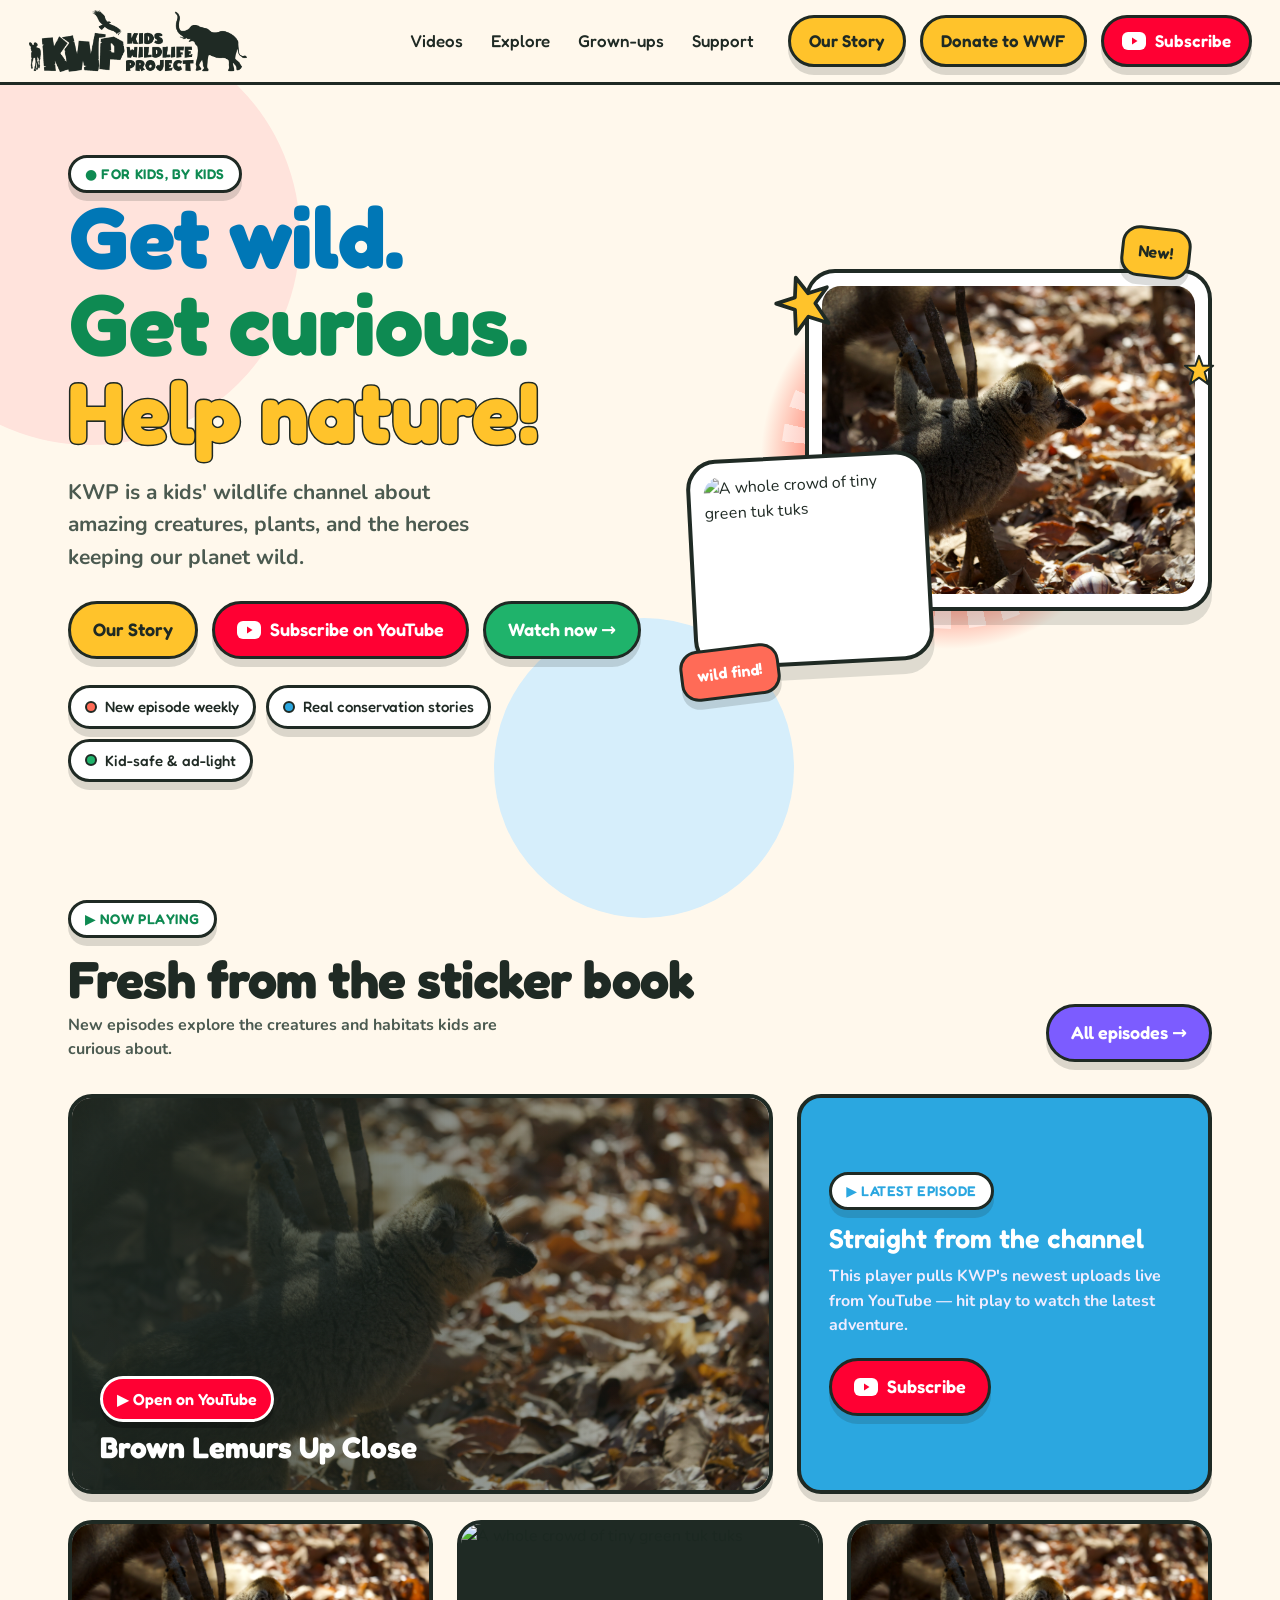
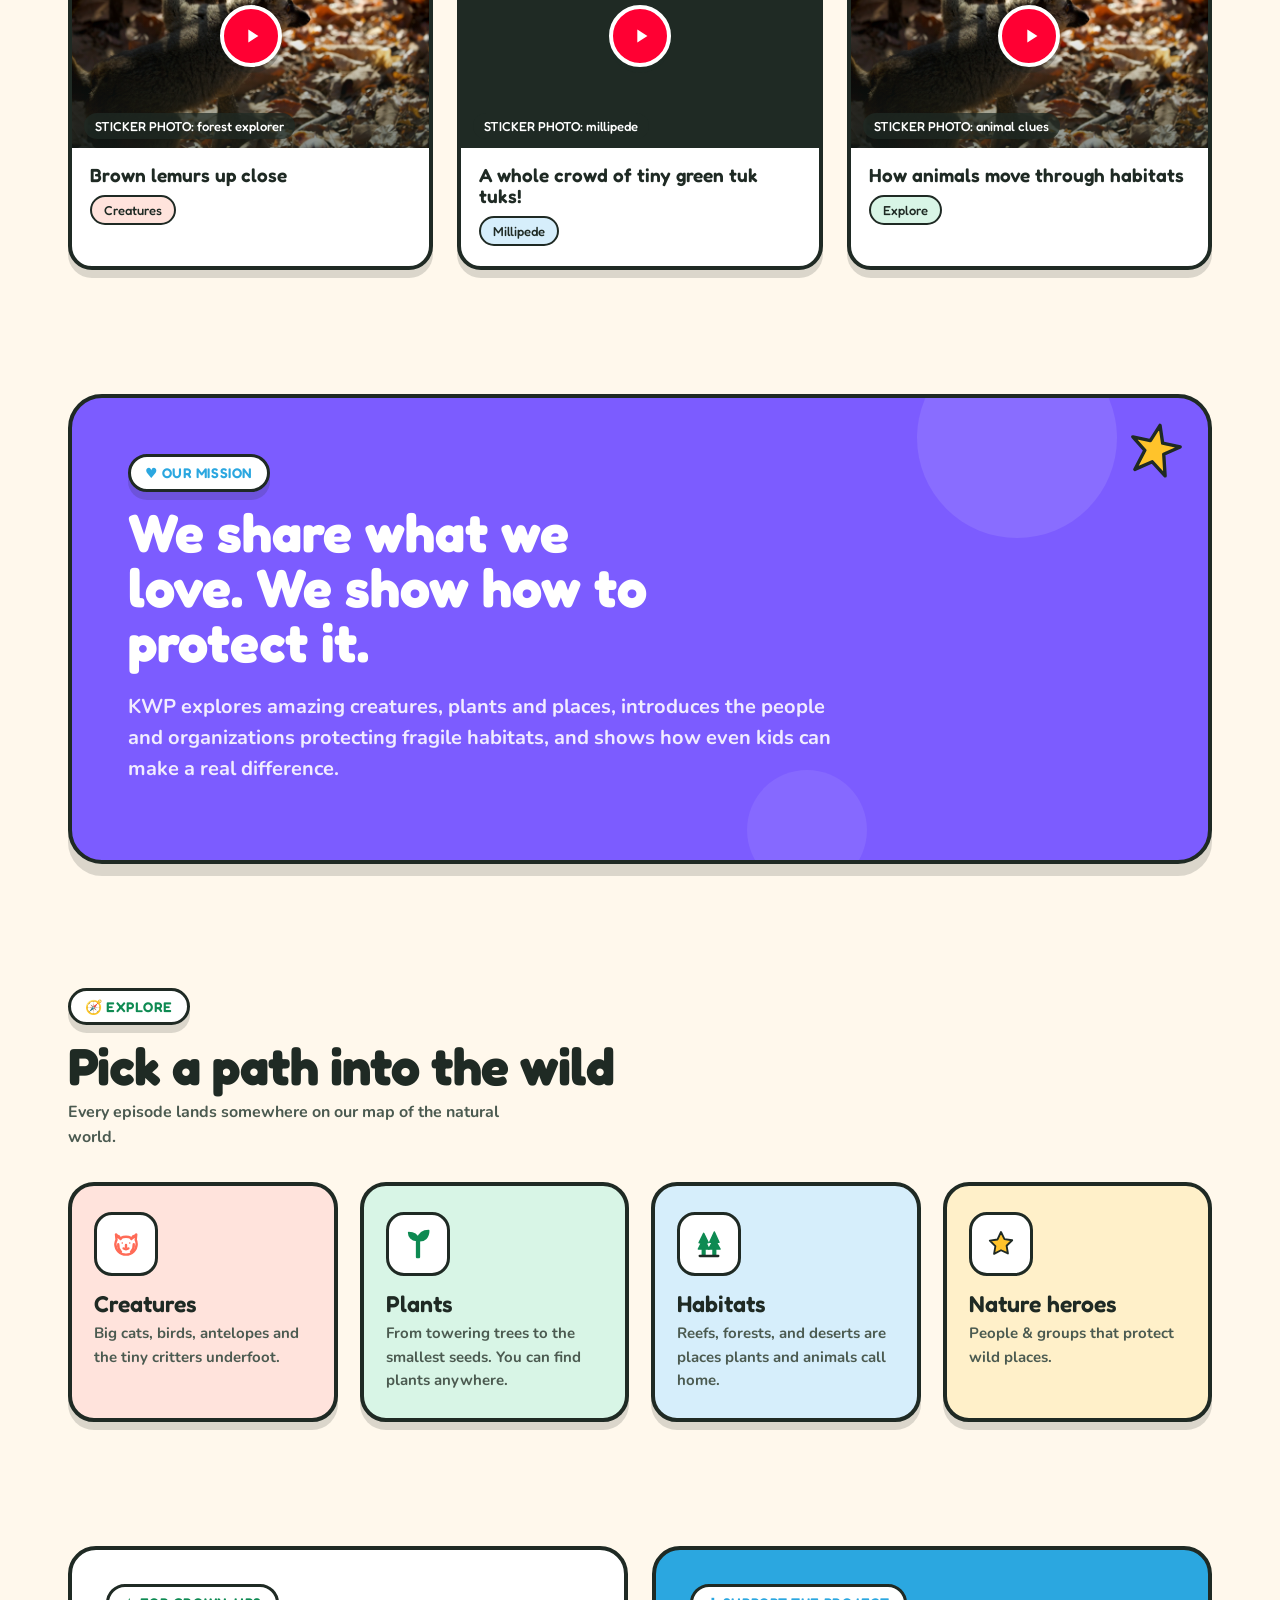
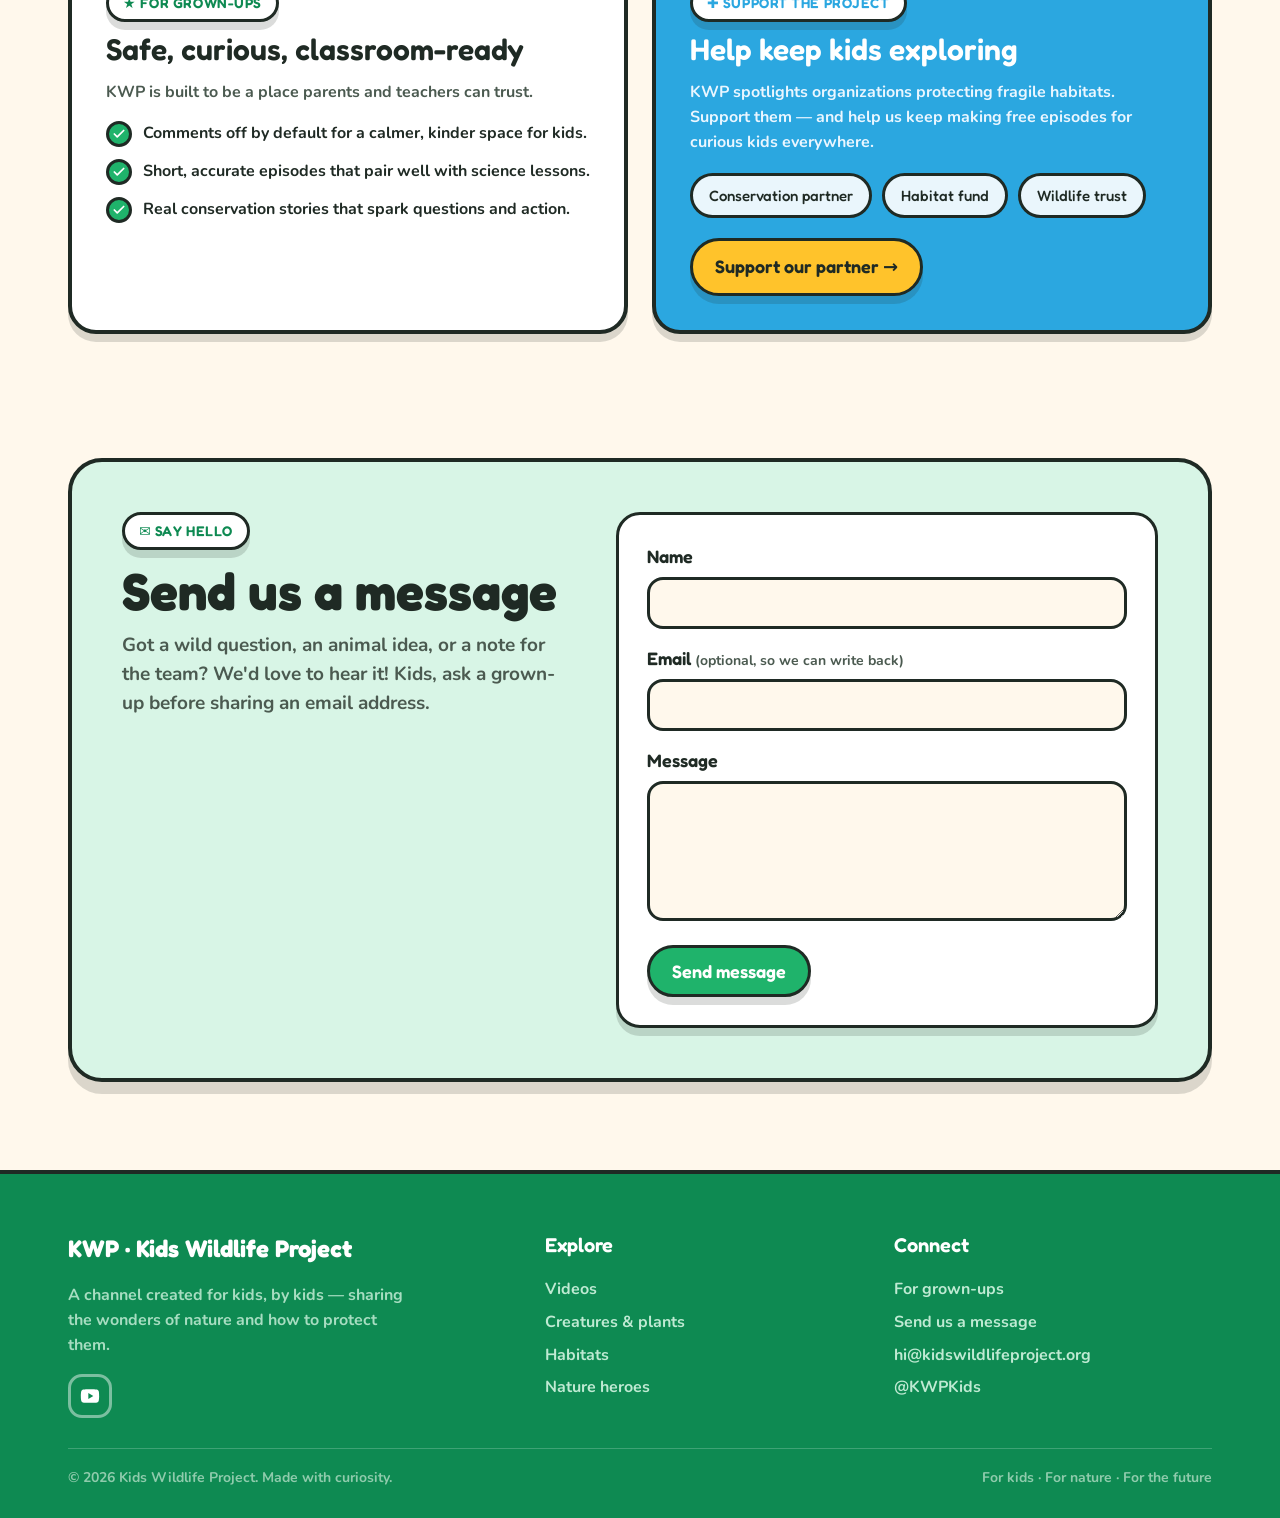
==== index.html @ 976a2df4 "Serve main page at the home address and Our Story at /our-story Move the main page from context/kwp-" ====
<!DOCTYPE html>
<html lang="en">
<head>
<meta charset="UTF-8" />
<meta name="viewport" content="width=device-width, initial-scale=1.0" />
<title>KWP · Kids Wildlife Project</title>
<link rel="preconnect" href="https://fonts.googleapis.com" />
<link rel="preconnect" href="https://fonts.gstatic.com" crossorigin />
<link href="https://fonts.googleapis.com/css2?family=Fredoka:wght@500;600;700&family=Nunito:wght@400;600;700;800;900&display=swap" rel="stylesheet" />
<style>
  :root{
    --cream:#FFF8EC;
    --ink:#1F2A24;
    --ink-soft:#4B5A50;
    --leaf:#1FB36B;
    --leaf-deep:#0E8A52;
    --sky:#2BA7E0;
    --grape:#7C5CFF;
    --sun:#FFC32B;
    --coral:#FF6B57;
    --pink:#FF8FB8;
    --yt:#FF0033;
    --font-display:"Fredoka", system-ui, sans-serif;
    --font-body:"Nunito", system-ui, sans-serif;
    --ring: 0 0 0 4px var(--ink);
    --pop: 0 8px 0 rgba(31,42,36,.16);
  }
  *{box-sizing:border-box;}
  html{scroll-behavior:smooth;}
  body{
    margin:0;font-family:var(--font-body);color:var(--ink);
    background:var(--cream);line-height:1.55;-webkit-font-smoothing:antialiased;
    overflow-x:hidden;
  }
  a{color:inherit;text-decoration:none;}
  img{max-width:100%;display:block;}
  .wrap{max-width:1200px;margin:0 auto;padding:0 28px;}
  h1,h2,h3{margin:0;line-height:1.02;font-family:var(--font-display);font-weight:700;}
  .eyebrow{
    display:inline-flex;align-items:center;gap:8px;font-family:var(--font-display);
    font-weight:600;font-size:14px;letter-spacing:.04em;text-transform:uppercase;
    color:var(--leaf-deep);background:#fff;border:3px solid var(--ink);
    padding:5px 14px;border-radius:999px;box-shadow:var(--pop);
  }
  .btn{
    display:inline-flex;align-items:center;gap:9px;cursor:pointer;
    font-family:var(--font-display);font-weight:600;font-size:18px;
    border:3px solid var(--ink);border-radius:999px;padding:12px 22px;
    background:#fff;color:var(--ink);box-shadow:var(--pop);white-space:nowrap;
    transition:transform .12s, box-shadow .12s;
  }
  .btn:hover{transform:translateY(-3px);box-shadow:0 11px 0 rgba(31,42,36,.18);}
  .btn:active{transform:translateY(2px);box-shadow:0 4px 0 rgba(31,42,36,.16);}
  .btn-yt{background:var(--yt);color:#fff;}
  .btn-sun{background:var(--sun);}
  .btn-leaf{background:var(--leaf);color:#fff;}
  .btn-grape{background:var(--grape);color:#fff;}
  .yt-ico{width:24px;height:18px;background:#fff;border-radius:6px;display:grid;place-items:center;}
  .yt-ico svg{width:12px;height:12px;}

  /* nav */
  header.nav{position:sticky;top:0;z-index:50;background:var(--cream);border-bottom:3px solid var(--ink);}
  header.nav .wrap{max-width:1500px;}
  .nav-inner{display:flex;align-items:center;gap:28px;min-height:82px;}
  .brand{display:flex;align-items:center;gap:11px;}
  .brand-logo{
    height:62px;width:220px;object-fit:contain;display:block;background:transparent;
    border:0;border-radius:0;padding:0;box-shadow:none;
  }
  .brand b{font-family:var(--font-display);font-size:24px;line-height:1;}
  .brand small{display:block;font-size:11px;font-weight:800;letter-spacing:.12em;color:var(--ink-soft);margin-top:2px;}
  nav.links{margin-left:auto;display:flex;gap:16px;align-items:center;}
  nav.links a{font-family:var(--font-display);font-weight:500;font-size:17px;padding:9px 6px;border-radius:999px;white-space:nowrap;transition:background .14s,color .14s;}
  nav.links a:hover{background:var(--sun);}
  .nav-actions{display:flex;align-items:center;gap:14px;flex:none;}
  .nav-actions .btn{font-size:17px;padding:10px 18px;}

  /* hero */
  .hero{position:relative;padding:70px 0 56px;}
  .blob{position:absolute;border-radius:50%;z-index:0;}
  .hero-grid{position:relative;z-index:2;display:grid;grid-template-columns:1.05fr .95fr;gap:46px;align-items:center;}
  .hero h1{font-size:clamp(46px,7vw,86px);letter-spacing:-.01em;}
  .hero h1 .ocean{color:#0077B6;}
  .hero h1 .pop{color:var(--leaf-deep);}
  .hero h1 .stroke{
    color:var(--sun);-webkit-text-stroke:3px var(--ink);
    paint-order:stroke fill;
  }
  .hero p.lead{font-size:21px;font-weight:700;color:var(--ink-soft);max-width:32ch;margin:20px 0 28px;}
  .cta-row{display:flex;flex-wrap:wrap;gap:14px;align-items:center;}
  .stat-row{display:flex;gap:10px;margin-top:26px;flex-wrap:wrap;}
  .chip{display:inline-flex;align-items:center;gap:8px;background:#fff;border:3px solid var(--ink);border-radius:999px;padding:7px 14px;font-family:var(--font-display);font-weight:500;font-size:15px;box-shadow:var(--pop);}
  .dot{width:12px;height:12px;border-radius:50%;border:2px solid var(--ink);}

  .hero-art{position:relative;min-height:470px;}
  .photo-card{position:absolute;background:#fff;border:4px solid var(--ink);border-radius:30px;padding:13px;box-shadow:0 14px 0 rgba(31,42,36,.14);overflow:hidden;transition:transform .14s,box-shadow .14s;}
  .photo-card:hover{box-shadow:0 14px 0 rgba(31,42,36,.14);}
  .photo-card.side:hover{transform:rotate(-3deg);}
  .photo-card:focus-visible,.vid:focus-visible,.btn:focus-visible{outline:4px solid var(--sun);outline-offset:4px;}
  .photo-card img,.photo-card video{width:100%;height:100%;object-fit:cover;border-radius:19px;}
  .photo-card.main{width:78%;height:342px;right:0;top:36px;z-index:2;}
  .photo-card.side{width:46%;height:210px;left:0;bottom:38px;z-index:3;transform:rotate(-3deg);}
  .badge-float{
    position:absolute;z-index:3;background:var(--sun);border:3px solid var(--ink);border-radius:18px;
    padding:10px 14px;font-family:var(--font-display);font-weight:600;font-size:16px;box-shadow:var(--pop);
  }
  .sticker{position:absolute;z-index:1;}

  /* sections */
  section{padding:62px 0;position:relative;}
  .sec-head{display:flex;align-items:flex-end;justify-content:space-between;gap:20px;margin-bottom:32px;flex-wrap:wrap;}
  .sec-head h2{font-size:clamp(32px,4.4vw,52px);letter-spacing:-.01em;}
  .sec-head p{color:var(--ink-soft);font-weight:700;max-width:48ch;margin:8px 0 0;}

  /* videos */
  .vid-grid{display:grid;grid-template-columns:repeat(3,1fr);gap:24px;}
  .vid{background:#fff;border:4px solid var(--ink);border-radius:24px;overflow:hidden;box-shadow:var(--pop);transition:transform .14s,box-shadow .14s;}
  .vid:hover{box-shadow:var(--pop);}
  .vid .thumb{aspect-ratio:16/10;position:relative;overflow:hidden;background:var(--ink);}
  .vid .thumb img,.vid .thumb video{width:100%;height:100%;object-fit:cover;filter:saturate(1.08) contrast(1.03);}
  .vid .thumb::after{content:"";position:absolute;inset:0;background:linear-gradient(to top,rgba(31,42,36,.55),transparent 58%);}
  .thumb .lbl{position:absolute;left:12px;bottom:12px;right:12px;color:#fff;font-family:var(--font-display);font-weight:500;font-size:13px;}
  .thumb .lbl span{background:rgba(31,42,36,.72);padding:5px 11px;border-radius:999px;}
  .thumb .lbl,.play{z-index:2;}
  .play{position:absolute;inset:0;margin:auto;width:62px;height:62px;border-radius:50%;background:var(--yt);border:4px solid #fff;display:grid;place-items:center;box-shadow:0 6px 0 rgba(31,42,36,.25);}
  .play svg{width:22px;height:22px;fill:#fff;margin-left:3px;}
  .vid .meta{padding:16px 18px 20px;}
  .vid .meta b{font-family:var(--font-display);font-weight:600;font-size:19px;line-height:1.12;display:block;}
  .tag{display:inline-block;font-family:var(--font-display);font-weight:500;font-size:13px;padding:3px 12px;border-radius:999px;margin-top:10px;border:2px solid var(--ink);}
  .player-shell{aspect-ratio:16/9;background:#111;border-radius:18px;overflow:hidden;position:relative;}
  .player-shell iframe{width:100%;height:100%;border:0;display:block;}
  .player-start{
    width:100%;height:100%;border:0;cursor:pointer;color:#fff;text-align:left;padding:28px;
    background:
      linear-gradient(90deg,rgba(31,42,36,.86),rgba(31,42,36,.24)),
      url("asets/125A9501.jpeg") center/cover;
    display:flex;flex-direction:column;justify-content:flex-end;gap:10px;
  }
  .player-start b{font-family:var(--font-display);font-size:30px;line-height:1;}
  .player-start span{font-family:var(--font-display);font-weight:600;background:var(--yt);border:3px solid #fff;border-radius:999px;padding:8px 14px;align-self:flex-start;box-shadow:0 6px 0 rgba(0,0,0,.25);}

  /* mission band */
  .mission{background:var(--grape);color:#fff;border:4px solid var(--ink);border-radius:34px;padding:56px;box-shadow:0 12px 0 rgba(31,42,36,.16);position:relative;overflow:hidden;}
  .mission .eyebrow{color:#2BA7E0;}
  .mission h2{font-size:clamp(32px,4.2vw,54px);margin:14px 0 14px;max-width:18ch;}
  .mission p{font-size:20px;font-weight:700;max-width:60ch;color:#F1ECFF;}
  .mission .deco{position:absolute;border-radius:50%;}

  /* explore */
  .cat-grid{display:grid;grid-template-columns:repeat(4,1fr);gap:22px;}
  .cat{border:4px solid var(--ink);border-radius:26px;padding:26px 22px;box-shadow:var(--pop);transition:transform .14s,box-shadow .14s;cursor:pointer;}
  .cat:hover{box-shadow:var(--pop);}
  .cat .ic{width:64px;height:64px;border-radius:18px;display:grid;place-items:center;border:3px solid var(--ink);margin-bottom:16px;background:#fff;}
  .cat .ic svg{width:32px;height:32px;}
  .cat h3{font-family:var(--font-display);font-weight:600;font-size:23px;}
  .cat p{font-size:15px;color:var(--ink-soft);font-weight:700;margin:7px 0 0;}
  .cat:nth-child(1){background:#FFE3DC;}
  .cat:nth-child(2){background:#D8F5E6;}
  .cat:nth-child(3){background:#D6EEFB;}
  .cat:nth-child(4){background:#FFF0C9;}

  /* submit */
  .submit{display:grid;grid-template-columns:1fr 1fr;gap:42px;align-items:center;background:var(--sun);border:4px solid var(--ink);border-radius:34px;padding:50px;box-shadow:0 12px 0 rgba(31,42,36,.16);}
  .submit h2{font-size:clamp(32px,4.2vw,52px);}
  .submit p{font-size:19px;font-weight:700;color:#6a5208;max-width:42ch;margin:14px 0 24px;}
  .steps{display:flex;flex-direction:column;gap:14px;}
  .step{display:flex;gap:15px;align-items:center;background:#fff;border:3px solid var(--ink);border-radius:18px;padding:15px 18px;box-shadow:var(--pop);}
  .step .n{width:42px;height:42px;flex:none;border-radius:50%;border:3px solid var(--ink);display:grid;place-items:center;font-family:var(--font-display);font-weight:700;font-size:20px;color:#fff;}
  .step:nth-child(1) .n{background:var(--coral);}
  .step:nth-child(2) .n{background:var(--sky);}
  .step:nth-child(3) .n{background:var(--leaf);}
  .step b{font-family:var(--font-display);font-weight:600;font-size:18px;}
  .step span{display:block;font-size:14px;color:var(--ink-soft);font-weight:700;}

  /* two-up */
  .two{display:grid;grid-template-columns:1fr 1fr;gap:24px;}
  .panel{background:#fff;border:4px solid var(--ink);border-radius:28px;padding:34px;box-shadow:var(--pop);}
  .panel.sky{background:var(--sky);color:#fff;}
  .panel h3{font-family:var(--font-display);font-weight:600;font-size:30px;margin:12px 0 6px;}
  .panel ul{list-style:none;padding:0;margin:14px 0 0;display:flex;flex-direction:column;gap:12px;}
  .panel li{display:flex;gap:11px;align-items:flex-start;font-weight:700;}
  .panel li .ck{width:26px;height:26px;flex:none;border-radius:50%;border:3px solid var(--ink);display:grid;place-items:center;background:var(--leaf);}
  .panel.sky li .ck{background:var(--sun);}
  .panel li .ck svg{width:14px;height:14px;}
  .partners{display:flex;flex-wrap:wrap;gap:10px;margin-top:18px;}
  .partner{background:rgba(255,255,255,.9);border:3px solid var(--ink);border-radius:999px;padding:8px 16px;font-family:var(--font-display);font-weight:500;font-size:15px;color:var(--ink);}

  /* contact */
  .contact{display:grid;grid-template-columns:1fr 1.2fr;gap:42px;align-items:start;background:#D8F5E6;border:4px solid var(--ink);border-radius:34px;padding:50px;box-shadow:0 12px 0 rgba(31,42,36,.16);}
  .contact h2{font-size:clamp(32px,4.2vw,52px);margin-top:14px;}
  .contact .intro{font-size:19px;font-weight:700;color:var(--ink-soft);max-width:40ch;margin:14px 0 0;}
  .contact-form{display:flex;flex-direction:column;gap:16px;background:#fff;border:3px solid var(--ink);border-radius:24px;padding:28px;box-shadow:var(--pop);}
  .field label{display:block;font-family:var(--font-display);font-weight:600;font-size:18px;margin-bottom:6px;}
  .field label small{font-family:var(--font-body);font-weight:700;font-size:14px;color:var(--ink-soft);}
  .field input,.field textarea{width:100%;font:700 16px/1.4 var(--font-body);color:var(--ink);background:var(--cream);border:3px solid var(--ink);border-radius:16px;padding:12px 14px;}
  .field textarea{min-height:140px;resize:vertical;}
  .field input:focus,.field textarea:focus{outline:none;box-shadow:0 0 0 4px var(--sun);}
  .contact-form .btn{align-self:flex-start;}
  .contact-form .btn:disabled{opacity:.6;cursor:wait;transform:none;box-shadow:var(--pop);}
  .form-status{display:none;font-weight:800;border:3px solid var(--ink);border-radius:16px;padding:12px 14px;margin:0;}
  .form-status.ok{display:block;background:#D8F5E6;color:var(--leaf-deep);}
  .form-status.err{display:block;background:#FFE3DC;color:#B23A2A;}

  /* footer */
  footer{background:var(--leaf-deep);color:#EAFBF2;border-top:4px solid var(--ink);margin-top:26px;padding:56px 0 30px;}
  .foot-grid{display:grid;grid-template-columns:1.4fr 1fr 1fr;gap:32px;}
  .foot-grid h4{font-family:var(--font-display);font-weight:600;font-size:20px;margin:0 0 12px;color:#fff;}
  .foot-grid a{display:block;color:#BFEAD3;font-weight:700;padding:4px 0;}
  .foot-grid a:hover{color:#fff;}
  .foot-brand b{font-family:var(--font-display);font-weight:700;font-size:24px;color:#fff;}
  .foot-brand p{color:#A7DDC1;max-width:34ch;font-weight:700;}
  .social{display:flex;gap:10px;margin-top:14px;}
  .social a{width:44px;height:44px;border-radius:14px;border:3px solid rgba(255,255,255,.45);display:grid;place-items:center;}
  .social a:hover{background:rgba(255,255,255,.14);}
  .social svg{width:20px;height:20px;}
  .foot-bottom{border-top:1px solid rgba(255,255,255,.2);margin-top:30px;padding-top:18px;display:flex;justify-content:space-between;flex-wrap:wrap;gap:10px;font-size:14px;color:#8FCBAC;font-weight:700;}

  @media(max-width:900px){
    .hero-grid,.submit,.two,.contact{grid-template-columns:1fr;}
    .contact{padding:32px 24px;gap:26px;}
    .hero-art{min-height:430px;}
    .vid-grid,.cat-grid{grid-template-columns:1fr 1fr;}
    .foot-grid{grid-template-columns:1fr;}
    nav.links{display:none;}
    .nav-inner{gap:14px;}
    .nav-actions{margin-left:auto;gap:10px;}
    .nav-actions .btn{font-size:15px;padding:9px 13px;}
  }
  @media(max-width:420px){
    .wrap{padding:0 22px;}
    .nav-inner{gap:12px;}
    .brand{flex:none;}
    .brand-logo{width:150px;height:58px;flex:none;}
    .nav-actions .btn{font-size:0;gap:0;padding:10px 13px;}
  }
</style>
</head>
<body>

<!-- NAV -->
<header class="nav">
  <div class="wrap nav-inner">
    <a class="brand" href="#top">
      <img class="brand-logo" src="asets/kwp-logo-black-transparent.png" alt="KWP — Kids Wildlife Project" />
    </a>
    <nav class="links">
      <a href="#videos">Videos</a>
      <a href="#explore">Explore</a>
      <a href="#grownups">Grown-ups</a>
      <a href="#support">Support</a>
    </nav>
    <div class="nav-actions">
      <a class="btn btn-sun" href="our-story.html">Our Story</a>
      <a class="btn btn-sun" href="https://wwf2026.kidswildlifeproject.com" target="_blank" rel="noopener">Donate to WWF</a>
      <a class="btn btn-yt" href="https://www.youtube.com/channel/UCIexokm6IozzPA6PbFiGcJA?sub_confirmation=1" target="_blank" rel="noopener">
        <span class="yt-ico"><svg viewBox="0 0 24 24"><path fill="#FF0033" d="M8 5v14l11-7z"/></svg></span>
        Subscribe
      </a>
    </div>
  </div>
</header>

<main id="top">
<!-- HERO -->
<section class="hero">
  <div class="blob" style="width:420px;height:420px;background:#FFE3DC;top:-60px;left:-120px;"></div>
  <div class="blob" style="width:300px;height:300px;background:#D6EEFB;bottom:-80px;right:38%;"></div>
  <div class="wrap hero-grid">
    <div>
      <span class="eyebrow">● For kids, by kids</span>
      <h1><span class="ocean">Get wild.</span><br><span class="pop">Get curious.</span><br><span class="stroke">Help nature!</span></h1>
      <p class="lead">KWP is a kids' wildlife channel about amazing creatures, plants, and the heroes keeping our planet wild.</p>
      <div class="cta-row">
        <a class="btn btn-sun" href="our-story.html">Our Story</a>
        <a class="btn btn-yt" href="https://www.youtube.com/channel/UCIexokm6IozzPA6PbFiGcJA?sub_confirmation=1" target="_blank" rel="noopener">
          <span class="yt-ico"><svg viewBox="0 0 24 24"><path fill="#FF0033" d="M8 5v14l11-7z"/></svg></span>
          Subscribe on YouTube
        </a>
        <a class="btn btn-leaf" href="https://www.youtube.com/@KWPKids/featured" target="_blank" rel="noopener">Watch now →</a>
      </div>
      <div class="stat-row">
        <span class="chip"><span class="dot" style="background:var(--coral);"></span> New episode weekly</span>
        <span class="chip"><span class="dot" style="background:var(--sky);"></span> Real conservation stories</span>
        <span class="chip"><span class="dot" style="background:var(--leaf);"></span> Kid-safe &amp; ad-light</span>
      </div>
    </div>
    <div class="hero-art">
      <div class="badge-float" style="top:-6px;right:4%;transform:rotate(6deg);z-index:5;">New!</div>
      <div style="position:absolute;top:48%;left:50%;width:420px;height:420px;border-radius:50%;background:radial-gradient(circle, var(--coral) 0 40%, rgba(255,107,87,0) 64%);transform:translate(-50%,-50%);"></div>
      <div style="position:absolute;top:48%;left:50%;width:340px;height:340px;border-radius:50%;background:repeating-conic-gradient(from 0deg, rgba(255,255,255,.5) 0 6deg, transparent 6deg 12deg);transform:translate(-50%,-50%);"></div>
      <a class="photo-card main lemurs-video-link" href="https://www.youtube.com/@KWPKids/featured" aria-label="Open Brown Lemurs Up Close on YouTube">
        <img src="asets/125A9501.jpeg" alt="Wildlife photo of a brown lemur on the forest floor" />
      </a>
      <a class="photo-card side mouse-lemur-video-link" href="https://www.youtube.com/shorts/wG2PYKEf7D0" target="_blank" rel="noopener" aria-label="Open A whole crowd of tiny green tuk tuks on YouTube">
        <img src="https://img.youtube.com/vi/wG2PYKEf7D0/hqdefault.jpg" alt="A whole crowd of tiny green tuk tuks" />
      </a>
      <svg class="sticker" style="top:38px;right:72%;width:64px;z-index:5;transform:rotate(-18deg);" viewBox="0 0 24 24" fill="#FFC32B" stroke="#1F2A24" stroke-width="1.4"><path d="M12 2l2.6 7H22l-6 4.4L18.4 22 12 17.4 5.6 22 8 13.4 2 9h7.4z" stroke-linejoin="round"/></svg>
      <svg class="sticker" style="top:120px;right:-4px;width:34px;z-index:4;" viewBox="0 0 24 24" fill="#FFC32B" stroke="#1F2A24" stroke-width="1.4"><path d="M12 2l2.6 7H22l-6 4.4L18.4 22 12 17.4 5.6 22 8 13.4 2 9h7.4z" stroke-linejoin="round"/></svg>
      <div class="badge-float" style="bottom:6px;left:-10px;transform:rotate(-7deg);background:var(--coral);color:#fff;z-index:5;">wild find!</div>
    </div>
  </div>
</section>

<!-- VIDEOS -->
<section id="videos">
  <div class="wrap">
    <div class="sec-head">
      <div>
        <span class="eyebrow">▶ Now playing</span>
        <h2 style="margin-top:14px;">Fresh from the sticker book</h2>
        <p>New episodes explore the creatures and habitats kids are curious about.</p>
      </div>
      <a class="btn btn-grape" href="https://www.youtube.com/@KWPKids/featured" target="_blank" rel="noopener">All episodes →</a>
    </div>
    <div style="display:grid;grid-template-columns:1.7fr 1fr;gap:24px;align-items:stretch;margin-bottom:26px;">
      <div style="background:#fff;border:4px solid var(--ink);border-radius:24px;overflow:hidden;box-shadow:var(--pop);">
        <div id="kwp-player" class="player-shell">
          <a class="player-start lemurs-video-link" href="https://www.youtube.com/@KWPKids/featured" aria-label="Open Brown Lemurs Up Close on YouTube">
            <span>▶ Open on YouTube</span>
            <b>Brown Lemurs Up Close</b>
          </a>
        </div>
      </div>
      <div style="background:var(--sky);color:#fff;border:4px solid var(--ink);border-radius:24px;box-shadow:var(--pop);padding:28px;display:flex;flex-direction:column;justify-content:center;">
        <span class="eyebrow" style="align-self:flex-start;color:var(--sky);">▶ Latest episode</span>
        <h3 style="font-family:var(--font-display);font-weight:600;font-size:27px;line-height:1.1;margin:14px 0 10px;">Straight from the channel</h3>
        <p style="font-weight:700;color:#F1ECFF;margin:0 0 20px;">This player pulls KWP's newest uploads live from YouTube — hit play to watch the latest adventure.</p>
        <a class="btn btn-yt" href="https://www.youtube.com/channel/UCIexokm6IozzPA6PbFiGcJA?sub_confirmation=1" target="_blank" rel="noopener" style="align-self:flex-start;">
          <span class="yt-ico"><svg viewBox="0 0 24 24"><path fill="#FF0033" d="M8 5v14l11-7z"/></svg></span>
          Subscribe
        </a>
      </div>
    </div>
    <div class="vid-grid">
      <a class="vid lemurs-video-link" href="https://www.youtube.com/@KWPKids/search?query=Brown%20Lemurs%20Up%20Close" aria-label="Open Brown Lemurs Up Close on YouTube">
        <div class="thumb"><img src="asets/125A9501.jpeg" alt="Brown lemur in the leaves" /><div class="play"><svg viewBox="0 0 24 24"><path d="M8 5v14l11-7z"/></svg></div><div class="lbl"><span>STICKER PHOTO: forest explorer</span></div></div>
        <div class="meta"><b>Brown lemurs up close</b><div><span class="tag" style="background:#FFE3DC;">Creatures</span></div></div>
      </a>
      <a class="vid mouse-lemur-video-link" href="https://www.youtube.com/shorts/wG2PYKEf7D0" target="_blank" rel="noopener" aria-label="Open A whole crowd of tiny green tuk tuks on YouTube">
        <div class="thumb"><img src="https://img.youtube.com/vi/wG2PYKEf7D0/hqdefault.jpg" alt="A whole crowd of tiny green tuk tuks" /><div class="play"><svg viewBox="0 0 24 24"><path d="M8 5v14l11-7z"/></svg></div><div class="lbl"><span>STICKER PHOTO: millipede</span></div></div>
        <div class="meta"><b>A whole crowd of tiny green tuk tuks!</b><div><span class="tag" style="background:#D6EEFB;">Millipede</span></div></div>
      </a>
      <a class="vid lemurs-video-link" href="https://www.youtube.com/@KWPKids/featured" aria-label="Open Brown Lemurs Up Close on YouTube">
        <div class="thumb"><img src="asets/125A9501.jpeg" alt="Brown lemur walking through forest leaves" /><div class="play"><svg viewBox="0 0 24 24"><path d="M8 5v14l11-7z"/></svg></div><div class="lbl"><span>STICKER PHOTO: animal clues</span></div></div>
        <div class="meta"><b>How animals move through habitats</b><div><span class="tag" style="background:#D8F5E6;">Explore</span></div></div>
      </a>
    </div>
  </div>
</section>

<!-- MISSION -->
<section>
  <div class="wrap">
    <div class="mission">
      <div class="deco" style="width:200px;height:200px;background:rgba(255,255,255,.1);top:-60px;right:8%;"></div>
      <div class="deco" style="width:120px;height:120px;background:rgba(255,255,255,.08);bottom:-30px;right:30%;"></div>
      <svg class="sticker" style="top:22px;right:24px;width:58px;z-index:3;transform:rotate(12deg);" viewBox="0 0 24 24" fill="#FFC32B" stroke="#1F2A24" stroke-width="1.4"><path d="M12 2l2.6 7H22l-6 4.4L18.4 22 12 17.4 5.6 22 8 13.4 2 9h7.4z" stroke-linejoin="round"/></svg>
      <span class="eyebrow">♥ Our mission</span>
      <h2>We share what we love. We show how to protect it.</h2>
      <p>KWP explores amazing creatures, plants and places, introduces the people and organizations protecting fragile habitats, and shows how even kids can make a real difference.</p>
    </div>
  </div>
</section>

<!-- EXPLORE -->
<section id="explore">
  <div class="wrap">
    <div class="sec-head">
      <div>
        <span class="eyebrow">🧭 Explore</span>
        <h2 style="margin-top:14px;">Pick a path into the wild</h2>
        <p>Every episode lands somewhere on our map of the natural world.</p>
      </div>
    </div>
    <div class="cat-grid">
      <a class="cat" href="https://www.youtube.com/@KWPKids/search?query=Brown%20Lemurs%20Up%20Close" target="_blank" rel="noopener" aria-label="Open Brown Lemurs Up Close on YouTube">
        <div class="ic" style="color:var(--coral);"><svg viewBox="0 0 24 24" fill="none" stroke="currentColor" stroke-width="1.8" stroke-linecap="round" stroke-linejoin="round"><path d="M7 7.5 4.5 4.8l.4 4.1A8 8 0 0 0 4 12c0 4.4 3.6 8 8 8s8-3.6 8-8c0-1.1-.2-2.2-.7-3.1l.4-4.1L17 7.5"/><path d="M8 8.2 6.5 6.1M16 8.2l1.5-2.1"/><path d="M7.9 7.6c2.5-1.2 5.7-1.2 8.2 0"/><circle cx="9.2" cy="11.3" r=".6" fill="currentColor" stroke="none"/><circle cx="14.8" cy="11.3" r=".6" fill="currentColor" stroke="none"/><path d="M12 12.7v1.7"/><path d="M10.2 15.3c.9.8 2.7.8 3.6 0"/><path d="M8.2 17.8c-1.5-1.5-2.2-3.4-2-5.6M15.8 17.8c1.5-1.5 2.2-3.4 2-5.6"/></svg></div>
        <h3>Creatures</h3>
        <p>Big cats, birds, antelopes and the tiny critters underfoot.</p>
      </a>
      <div class="cat">
        <div class="ic" style="color:var(--leaf-deep);"><svg viewBox="0 0 24 24" fill="currentColor" stroke="currentColor" stroke-width="1.2" stroke-linecap="round" stroke-linejoin="round"><path d="M11 22V9.4C7.2 9.1 5 6.5 5 3.4 9 3.4 11.4 5 12 8c.8-3.8 3.6-6 8-6 0 5-3.1 7.8-7 7.6V22h-2Z"/></svg></div>
        <h3>Plants</h3>
        <p>From towering trees to the smallest seeds. You can find plants anywhere.</p>
      </div>
      <div class="cat">
        <div class="ic" style="color:var(--leaf-deep);"><svg viewBox="0 0 24 24" fill="currentColor" stroke="currentColor" stroke-width="1.1" stroke-linecap="round" stroke-linejoin="round"><path d="M7 21v-5.2H4l2.4-4.8H4.6L8 4l3.4 7H9.6l2.4 4.8H9V21H7Z"/><path d="M15 21v-5.2h-3.3l2.8-5.1h-2L16 3l3.5 7.7h-2l2.8 5.1H17V21h-2Z"/><path d="M5 21h14" fill="none" stroke="#1F2A24" stroke-width="1.7"/></svg></div>
        <h3>Habitats</h3>
        <p>Reefs, forests, and deserts are places plants and animals call home.</p>
      </div>
      <div class="cat">
        <div class="ic" style="color:var(--sun);"><svg viewBox="0 0 24 24" fill="currentColor" stroke="#1F2A24" stroke-width="1.4" stroke-linecap="round" stroke-linejoin="round"><path d="M12 3l2.6 5.3 5.8.9-4.2 4.1 1 5.8L12 16.7 6.8 19.4l1-5.8L3.6 9.5l5.8-.9z"/></svg></div>
        <h3>Nature heroes</h3>
        <p>People &amp; groups that protect wild places.</p>
      </div>
    </div>
  </div>
</section>

<!-- GROWN-UPS + SUPPORT -->
<section id="grownups">
  <div class="wrap two">
    <div class="panel">
      <span class="eyebrow">★ For grown-ups</span>
      <h3>Safe, curious, classroom-ready</h3>
      <p style="color:var(--ink-soft);font-weight:700;">KWP is built to be a place parents and teachers can trust.</p>
      <ul>
        <li><span class="ck"><svg viewBox="0 0 24 24" fill="none" stroke="#fff" stroke-width="3" stroke-linecap="round" stroke-linejoin="round"><path d="M20 6L9 17l-5-5"/></svg></span> Comments off by default for a calmer, kinder space for kids.</li>
        <li><span class="ck"><svg viewBox="0 0 24 24" fill="none" stroke="#fff" stroke-width="3" stroke-linecap="round" stroke-linejoin="round"><path d="M20 6L9 17l-5-5"/></svg></span> Short, accurate episodes that pair well with science lessons.</li>
        <li><span class="ck"><svg viewBox="0 0 24 24" fill="none" stroke="#fff" stroke-width="3" stroke-linecap="round" stroke-linejoin="round"><path d="M20 6L9 17l-5-5"/></svg></span> Real conservation stories that spark questions and action.</li>
      </ul>
    </div>
    <div class="panel sky" id="support">
      <span class="eyebrow" style="color:var(--sky);">✚ Support the project</span>
      <h3>Help keep kids exploring</h3>
      <p style="color:#EAF6FF;font-weight:700;">KWP spotlights organizations protecting fragile habitats. Support them — and help us keep making free episodes for curious kids everywhere.</p>
      <div class="partners">
        <span class="partner">Conservation partner</span>
        <span class="partner">Habitat fund</span>
        <span class="partner">Wildlife trust</span>
      </div>
      <div style="margin-top:20px;"><a class="btn btn-sun" href="https://wwf2026.kidswildlifeproject.com" target="_blank" rel="noopener">Support our partner →</a></div>
    </div>
  </div>
</section>

<!-- CONTACT -->
<section id="contact">
  <div class="wrap">
    <div class="contact">
      <div>
        <span class="eyebrow">✉ Say hello</span>
        <h2>Send us a message</h2>
        <p class="intro">Got a wild question, an animal idea, or a note for the team? We'd love to hear it! Kids, ask a grown-up before sharing an email address.</p>
      </div>
      <form class="contact-form" id="contact-form" action="https://api.web3forms.com/submit" method="POST">
        <input type="hidden" name="access_key" value="adb3ef50-df31-43f5-baca-15af96d49929" />
        <input type="hidden" name="subject" value="New message from the KWP website" />
        <input type="hidden" name="from_name" value="KWP Website" />
        <input type="checkbox" name="botcheck" class="hidden" style="display:none;" tabindex="-1" autocomplete="off" />
        <div class="field">
          <label for="cf-name">Name</label>
          <input id="cf-name" type="text" name="name" required maxlength="100" autocomplete="name" />
        </div>
        <div class="field">
          <label for="cf-email">Email <small>(optional, so we can write back)</small></label>
          <input id="cf-email" type="email" name="email" maxlength="200" autocomplete="email" />
        </div>
        <div class="field">
          <label for="cf-message">Message</label>
          <textarea id="cf-message" name="message" required maxlength="5000"></textarea>
        </div>
        <button class="btn btn-leaf" type="submit">Send message</button>
        <p class="form-status" id="form-status" role="status" aria-live="polite"></p>
      </form>
    </div>
  </div>
</section>
</main>

<!-- FOOTER -->
<footer>
  <div class="wrap">
    <div class="foot-grid">
      <div class="foot-brand">
        <b>KWP · Kids Wildlife Project</b>
        <p>A channel created for kids, by kids — sharing the wonders of nature and how to protect them.</p>
        <div class="social">
          <a href="https://www.youtube.com/@KWPKids" target="_blank" rel="noopener" aria-label="YouTube"><svg viewBox="0 0 24 24" fill="#fff"><path d="M23 12s0-3.8-.5-5.6a3 3 0 0 0-2.1-2.1C18.6 3.8 12 3.8 12 3.8s-6.6 0-8.4.5A3 3 0 0 0 1.5 6.4C1 8.2 1 12 1 12s0 3.8.5 5.6a3 3 0 0 0 2.1 2.1c1.8.5 8.4.5 8.4.5s6.6 0 8.4-.5a3 3 0 0 0 2.1-2.1c.5-1.8.5-5.6.5-5.6zM10 15.5v-7l6 3.5z"/></svg></a>
        </div>
      </div>
      <div>
        <h4>Explore</h4>
        <a href="#videos">Videos</a>
        <a href="#explore">Creatures &amp; plants</a>
        <a href="#explore">Habitats</a>
        <a href="#explore">Nature heroes</a>
      </div>
      <div>
        <h4>Connect</h4>
        <a href="#grownups">For grown-ups</a>
        <a href="#contact">Send us a message</a>
        <a href="mailto:hi@kidswildlifeproject.org">hi@kidswildlifeproject.org</a>
        <a href="https://www.youtube.com/@KWPKids" target="_blank" rel="noopener">@KWPKids</a>
      </div>
    </div>
    <div class="foot-bottom">
      <span>© 2026 Kids Wildlife Project. Made with curiosity.</span>
      <span>For kids · For nature · For the future</span>
    </div>
  </div>
</footer>

<script>
  (function(){
    var form = document.getElementById('contact-form');
    var status = document.getElementById('form-status');
    var button = form.querySelector('button[type="submit"]');
    var label = button.textContent;

    function show(kind, text){
      status.className = 'form-status ' + kind;
      status.textContent = text;
    }

    form.addEventListener('submit', function(e){
      e.preventDefault();
      if (button.disabled) return;
      button.disabled = true;
      button.textContent = 'Sending…';
      status.className = 'form-status';

      fetch(form.action, {
        method: 'POST',
        headers: { 'Accept': 'application/json' },
        body: new FormData(form)
      })
        .then(function(res){ return res.json(); })
        .then(function(data){
          if (data.success) {
            form.reset();
            show('ok', 'Thanks! Your message is on its way to the KWP team.');
          } else {
            show('err', data.message || 'Something went wrong. Please try again.');
          }
        })
        .catch(function(){
          show('err', "We couldn't send your message. Check your connection and try again.");
        })
        .finally(function(){
          button.disabled = false;
          button.textContent = label;
        });
    });
  })();
</script>

<template id="__bundler_thumbnail">
  <svg viewBox="0 0 100 100" xmlns="http://www.w3.org/2000/svg"><rect width="100" height="100" fill="#1FB36B"/><text x="50" y="62" font-size="40" fill="#FFC32B" text-anchor="middle" font-family="sans-serif" font-weight="bold">K</text></svg>
</template>
</body>
</html>
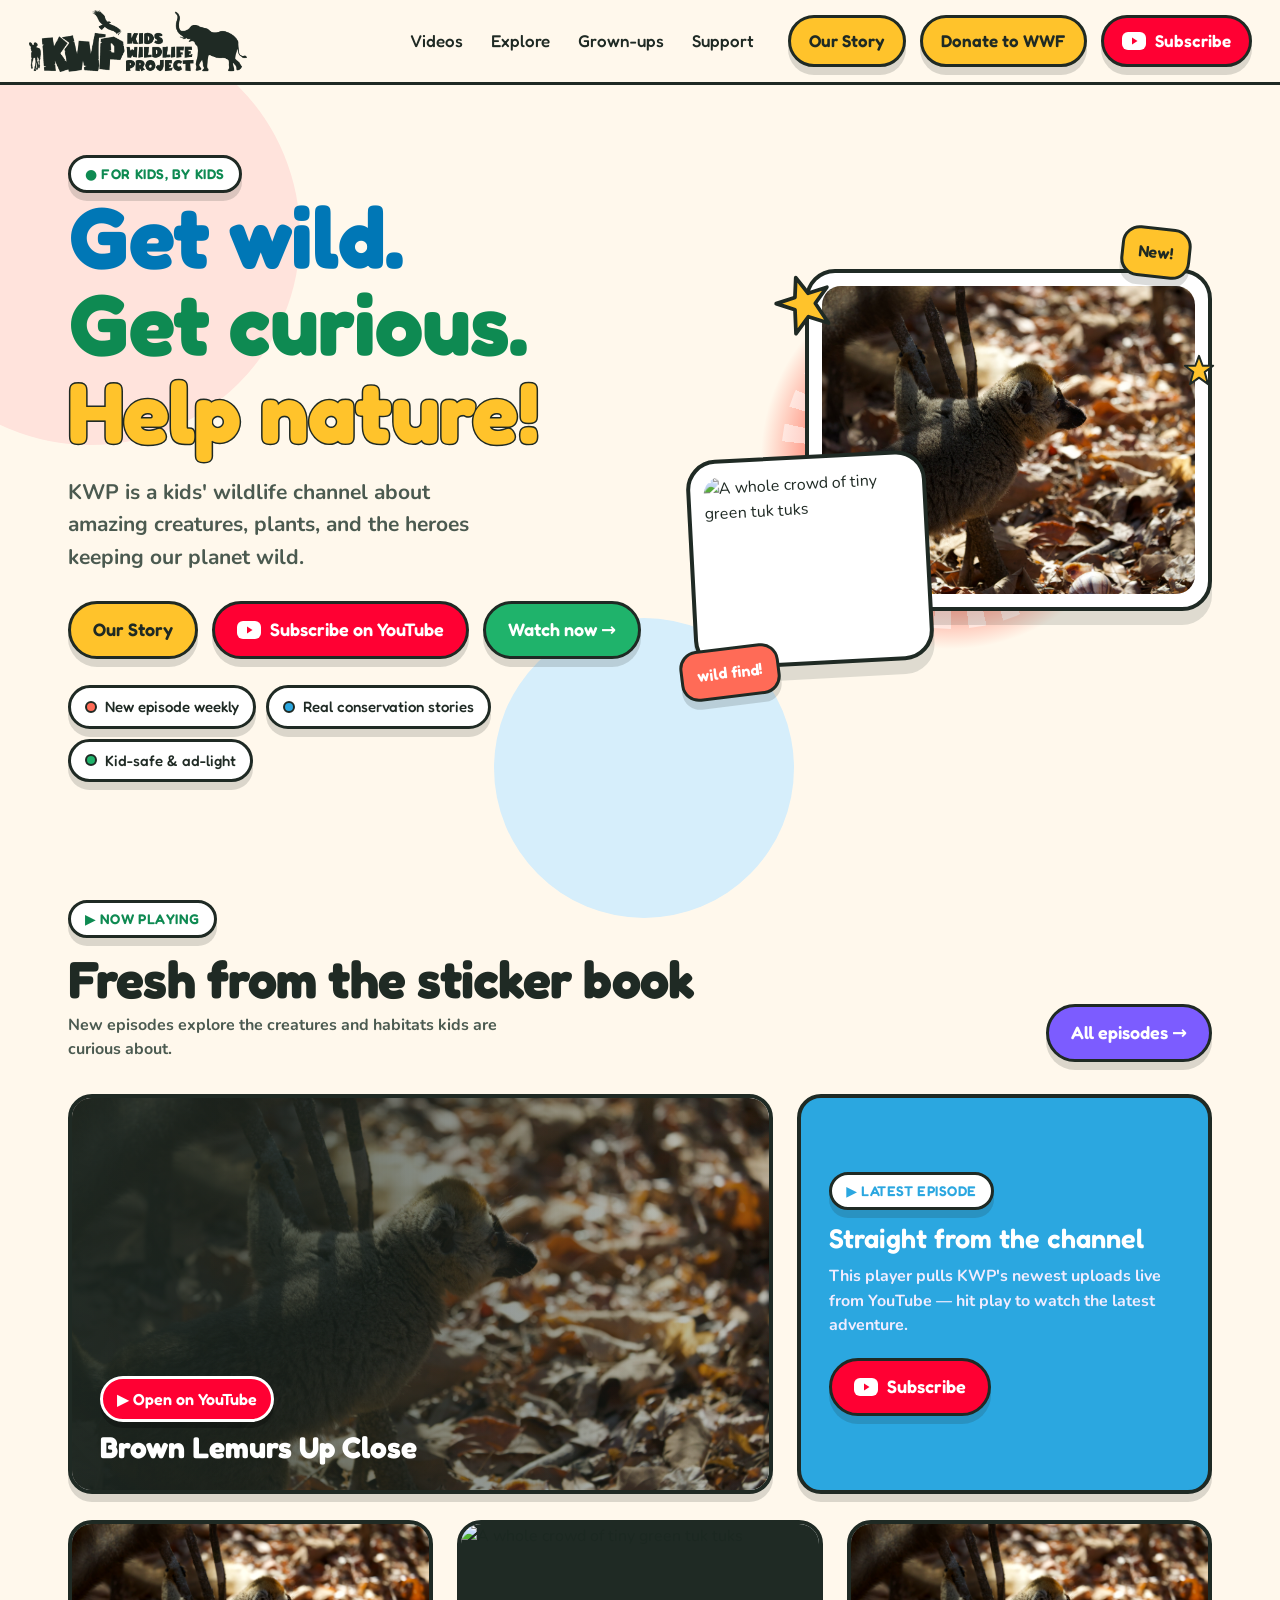
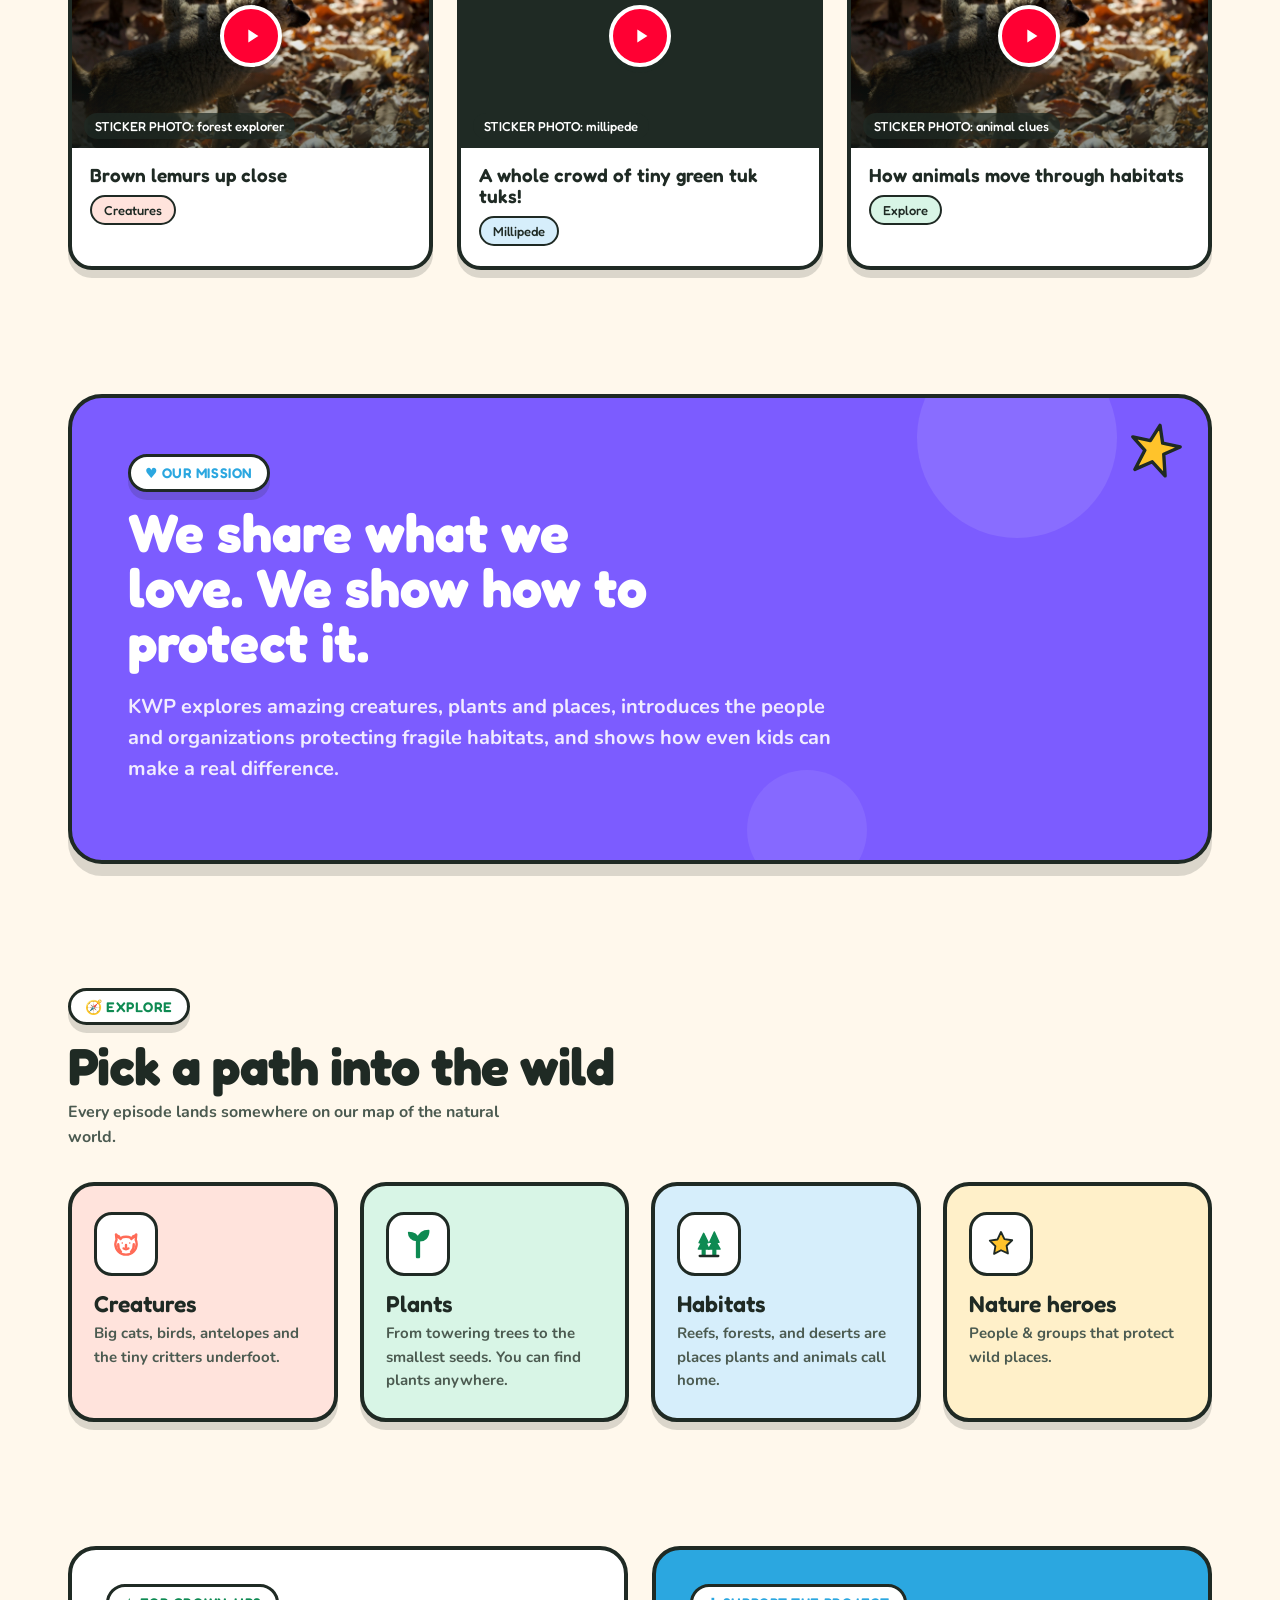
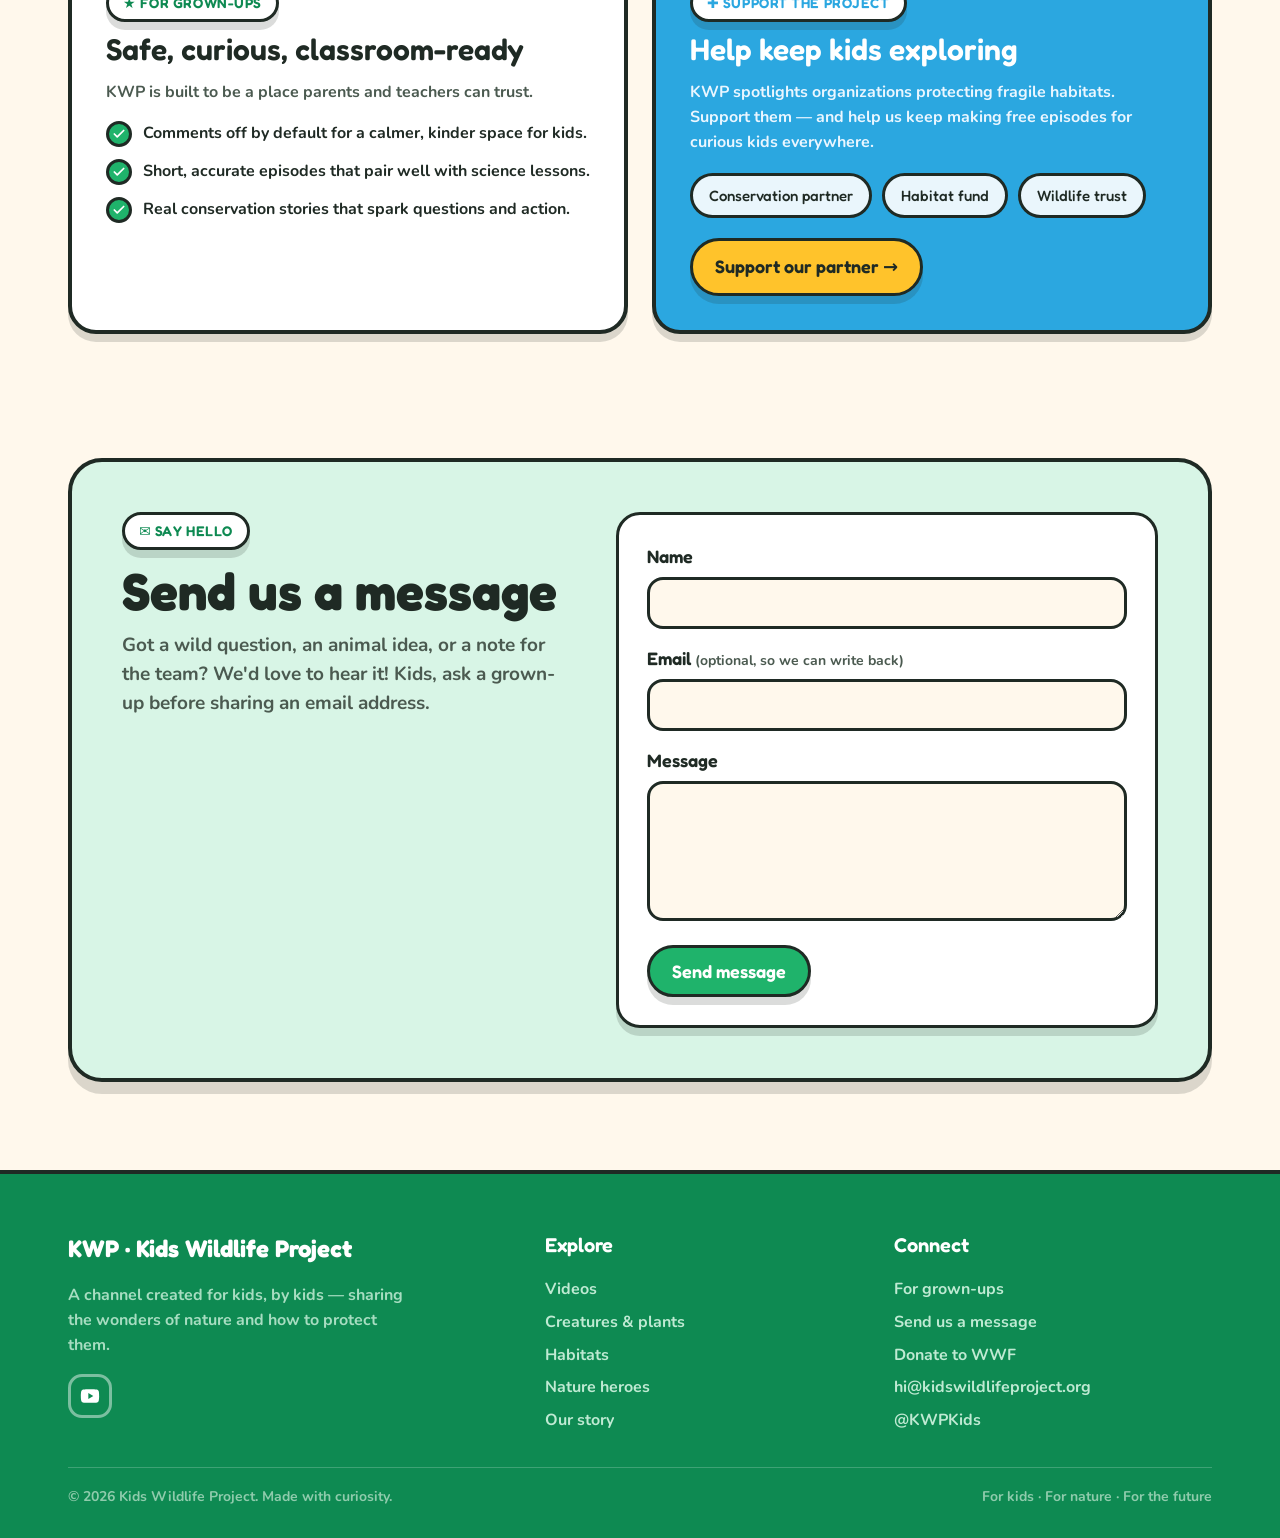
==== commit 563dcfec: "Share one header, footer and stylesheet across all pages Move design tokens, buttons, header and foo" ====
--- a/index.html
+++ b/index.html
@@ -7,74 +7,8 @@
 <link rel="preconnect" href="https://fonts.googleapis.com" />
 <link rel="preconnect" href="https://fonts.gstatic.com" crossorigin />
 <link href="https://fonts.googleapis.com/css2?family=Fredoka:wght@500;600;700&family=Nunito:wght@400;600;700;800;900&display=swap" rel="stylesheet" />
+<link rel="stylesheet" href="css/site.css" />
 <style>
-  :root{
-    --cream:#FFF8EC;
-    --ink:#1F2A24;
-    --ink-soft:#4B5A50;
-    --leaf:#1FB36B;
-    --leaf-deep:#0E8A52;
-    --sky:#2BA7E0;
-    --grape:#7C5CFF;
-    --sun:#FFC32B;
-    --coral:#FF6B57;
-    --pink:#FF8FB8;
-    --yt:#FF0033;
-    --font-display:"Fredoka", system-ui, sans-serif;
-    --font-body:"Nunito", system-ui, sans-serif;
-    --ring: 0 0 0 4px var(--ink);
-    --pop: 0 8px 0 rgba(31,42,36,.16);
-  }
-  *{box-sizing:border-box;}
-  html{scroll-behavior:smooth;}
-  body{
-    margin:0;font-family:var(--font-body);color:var(--ink);
-    background:var(--cream);line-height:1.55;-webkit-font-smoothing:antialiased;
-    overflow-x:hidden;
-  }
-  a{color:inherit;text-decoration:none;}
-  img{max-width:100%;display:block;}
-  .wrap{max-width:1200px;margin:0 auto;padding:0 28px;}
-  h1,h2,h3{margin:0;line-height:1.02;font-family:var(--font-display);font-weight:700;}
-  .eyebrow{
-    display:inline-flex;align-items:center;gap:8px;font-family:var(--font-display);
-    font-weight:600;font-size:14px;letter-spacing:.04em;text-transform:uppercase;
-    color:var(--leaf-deep);background:#fff;border:3px solid var(--ink);
-    padding:5px 14px;border-radius:999px;box-shadow:var(--pop);
-  }
-  .btn{
-    display:inline-flex;align-items:center;gap:9px;cursor:pointer;
-    font-family:var(--font-display);font-weight:600;font-size:18px;
-    border:3px solid var(--ink);border-radius:999px;padding:12px 22px;
-    background:#fff;color:var(--ink);box-shadow:var(--pop);white-space:nowrap;
-    transition:transform .12s, box-shadow .12s;
-  }
-  .btn:hover{transform:translateY(-3px);box-shadow:0 11px 0 rgba(31,42,36,.18);}
-  .btn:active{transform:translateY(2px);box-shadow:0 4px 0 rgba(31,42,36,.16);}
-  .btn-yt{background:var(--yt);color:#fff;}
-  .btn-sun{background:var(--sun);}
-  .btn-leaf{background:var(--leaf);color:#fff;}
-  .btn-grape{background:var(--grape);color:#fff;}
-  .yt-ico{width:24px;height:18px;background:#fff;border-radius:6px;display:grid;place-items:center;}
-  .yt-ico svg{width:12px;height:12px;}
-
-  /* nav */
-  header.nav{position:sticky;top:0;z-index:50;background:var(--cream);border-bottom:3px solid var(--ink);}
-  header.nav .wrap{max-width:1500px;}
-  .nav-inner{display:flex;align-items:center;gap:28px;min-height:82px;}
-  .brand{display:flex;align-items:center;gap:11px;}
-  .brand-logo{
-    height:62px;width:220px;object-fit:contain;display:block;background:transparent;
-    border:0;border-radius:0;padding:0;box-shadow:none;
-  }
-  .brand b{font-family:var(--font-display);font-size:24px;line-height:1;}
-  .brand small{display:block;font-size:11px;font-weight:800;letter-spacing:.12em;color:var(--ink-soft);margin-top:2px;}
-  nav.links{margin-left:auto;display:flex;gap:16px;align-items:center;}
-  nav.links a{font-family:var(--font-display);font-weight:500;font-size:17px;padding:9px 6px;border-radius:999px;white-space:nowrap;transition:background .14s,color .14s;}
-  nav.links a:hover{background:var(--sun);}
-  .nav-actions{display:flex;align-items:center;gap:14px;flex:none;}
-  .nav-actions .btn{font-size:17px;padding:10px 18px;}
-
   /* hero */
   .hero{position:relative;padding:70px 0 56px;}
   .blob{position:absolute;border-radius:50%;z-index:0;}
@@ -107,7 +41,6 @@
   .sticker{position:absolute;z-index:1;}
 
   /* sections */
-  section{padding:62px 0;position:relative;}
   .sec-head{display:flex;align-items:flex-end;justify-content:space-between;gap:20px;margin-bottom:32px;flex-wrap:wrap;}
   .sec-head h2{font-size:clamp(32px,4.4vw,52px);letter-spacing:-.01em;}
   .sec-head p{color:var(--ink-soft);font-weight:700;max-width:48ch;margin:8px 0 0;}
@@ -201,64 +134,19 @@
   .form-status.ok{display:block;background:#D8F5E6;color:var(--leaf-deep);}
   .form-status.err{display:block;background:#FFE3DC;color:#B23A2A;}
 
-  /* footer */
-  footer{background:var(--leaf-deep);color:#EAFBF2;border-top:4px solid var(--ink);margin-top:26px;padding:56px 0 30px;}
-  .foot-grid{display:grid;grid-template-columns:1.4fr 1fr 1fr;gap:32px;}
-  .foot-grid h4{font-family:var(--font-display);font-weight:600;font-size:20px;margin:0 0 12px;color:#fff;}
-  .foot-grid a{display:block;color:#BFEAD3;font-weight:700;padding:4px 0;}
-  .foot-grid a:hover{color:#fff;}
-  .foot-brand b{font-family:var(--font-display);font-weight:700;font-size:24px;color:#fff;}
-  .foot-brand p{color:#A7DDC1;max-width:34ch;font-weight:700;}
-  .social{display:flex;gap:10px;margin-top:14px;}
-  .social a{width:44px;height:44px;border-radius:14px;border:3px solid rgba(255,255,255,.45);display:grid;place-items:center;}
-  .social a:hover{background:rgba(255,255,255,.14);}
-  .social svg{width:20px;height:20px;}
-  .foot-bottom{border-top:1px solid rgba(255,255,255,.2);margin-top:30px;padding-top:18px;display:flex;justify-content:space-between;flex-wrap:wrap;gap:10px;font-size:14px;color:#8FCBAC;font-weight:700;}
 
   @media(max-width:900px){
     .hero-grid,.submit,.two,.contact{grid-template-columns:1fr;}
     .contact{padding:32px 24px;gap:26px;}
     .hero-art{min-height:430px;}
     .vid-grid,.cat-grid{grid-template-columns:1fr 1fr;}
-    .foot-grid{grid-template-columns:1fr;}
-    nav.links{display:none;}
-    .nav-inner{gap:14px;}
-    .nav-actions{margin-left:auto;gap:10px;}
-    .nav-actions .btn{font-size:15px;padding:9px 13px;}
-  }
-  @media(max-width:420px){
-    .wrap{padding:0 22px;}
-    .nav-inner{gap:12px;}
-    .brand{flex:none;}
-    .brand-logo{width:150px;height:58px;flex:none;}
-    .nav-actions .btn{font-size:0;gap:0;padding:10px 13px;}
   }
 </style>
 </head>
-<body>
-
-<!-- NAV -->
-<header class="nav">
-  <div class="wrap nav-inner">
-    <a class="brand" href="#top">
-      <img class="brand-logo" src="asets/kwp-logo-black-transparent.png" alt="KWP — Kids Wildlife Project" />
-    </a>
-    <nav class="links">
-      <a href="#videos">Videos</a>
-      <a href="#explore">Explore</a>
-      <a href="#grownups">Grown-ups</a>
-      <a href="#support">Support</a>
-    </nav>
-    <div class="nav-actions">
-      <a class="btn btn-sun" href="our-story.html">Our Story</a>
-      <a class="btn btn-sun" href="https://wwf2026.kidswildlifeproject.com" target="_blank" rel="noopener">Donate to WWF</a>
-      <a class="btn btn-yt" href="https://www.youtube.com/channel/UCIexokm6IozzPA6PbFiGcJA?sub_confirmation=1" target="_blank" rel="noopener">
-        <span class="yt-ico"><svg viewBox="0 0 24 24"><path fill="#FF0033" d="M8 5v14l11-7z"/></svg></span>
-        Subscribe
-      </a>
-    </div>
-  </div>
-</header>
+<body data-page="home">
+
+<div id="site-header"></div>
+<script src="js/layout.js"></script>
 
 <main id="top">
 <!-- HERO -->
@@ -458,38 +346,7 @@
 </section>
 </main>
 
-<!-- FOOTER -->
-<footer>
-  <div class="wrap">
-    <div class="foot-grid">
-      <div class="foot-brand">
-        <b>KWP · Kids Wildlife Project</b>
-        <p>A channel created for kids, by kids — sharing the wonders of nature and how to protect them.</p>
-        <div class="social">
-          <a href="https://www.youtube.com/@KWPKids" target="_blank" rel="noopener" aria-label="YouTube"><svg viewBox="0 0 24 24" fill="#fff"><path d="M23 12s0-3.8-.5-5.6a3 3 0 0 0-2.1-2.1C18.6 3.8 12 3.8 12 3.8s-6.6 0-8.4.5A3 3 0 0 0 1.5 6.4C1 8.2 1 12 1 12s0 3.8.5 5.6a3 3 0 0 0 2.1 2.1c1.8.5 8.4.5 8.4.5s6.6 0 8.4-.5a3 3 0 0 0 2.1-2.1c.5-1.8.5-5.6.5-5.6zM10 15.5v-7l6 3.5z"/></svg></a>
-        </div>
-      </div>
-      <div>
-        <h4>Explore</h4>
-        <a href="#videos">Videos</a>
-        <a href="#explore">Creatures &amp; plants</a>
-        <a href="#explore">Habitats</a>
-        <a href="#explore">Nature heroes</a>
-      </div>
-      <div>
-        <h4>Connect</h4>
-        <a href="#grownups">For grown-ups</a>
-        <a href="#contact">Send us a message</a>
-        <a href="mailto:hi@kidswildlifeproject.org">hi@kidswildlifeproject.org</a>
-        <a href="https://www.youtube.com/@KWPKids" target="_blank" rel="noopener">@KWPKids</a>
-      </div>
-    </div>
-    <div class="foot-bottom">
-      <span>© 2026 Kids Wildlife Project. Made with curiosity.</span>
-      <span>For kids · For nature · For the future</span>
-    </div>
-  </div>
-</footer>
+<div id="site-footer"></div>
 
 <script>
   (function(){
--- a/css/site.css
+++ b/css/site.css
@@ -0,0 +1,119 @@
+/* KWP site-wide styles (Sticker Pop).
+   Shared by every page: design tokens, base elements, buttons, header and footer.
+   Page-only styles stay in that page's <style> block. See context/KWP Sticker Pop - Design Guide.md. */
+
+:root{
+  --cream:#FFF8EC;
+  --ink:#1F2A24;
+  --ink-soft:#4B5A50;
+  --leaf:#1FB36B;
+  --leaf-deep:#0E8A52;
+  --sky:#2BA7E0;
+  --grape:#7C5CFF;
+  --sun:#FFC32B;
+  --coral:#FF6B57;
+  --pink:#FF8FB8;
+  --yt:#FF0033;
+  --font-display:"Fredoka", system-ui, sans-serif;
+  --font-body:"Nunito", system-ui, sans-serif;
+  --ring: 0 0 0 4px var(--ink);
+  --pop: 0 8px 0 rgba(31,42,36,.16);
+}
+
+/* base */
+*{box-sizing:border-box;}
+html{scroll-behavior:smooth;}
+body{
+  margin:0;font-family:var(--font-body);color:var(--ink);
+  background:var(--cream);line-height:1.55;-webkit-font-smoothing:antialiased;
+  overflow-x:hidden;
+}
+a{color:inherit;text-decoration:none;}
+img{max-width:100%;display:block;}
+.wrap{max-width:1200px;margin:0 auto;padding:0 28px;}
+h1,h2,h3{margin:0;line-height:1.02;font-family:var(--font-display);font-weight:700;}
+section{padding:62px 0;position:relative;}
+section[id]{scroll-margin-top:90px;}   /* keep anchored sections clear of the sticky header */
+
+/* eyebrow pill */
+.eyebrow{
+  display:inline-flex;align-items:center;gap:8px;font-family:var(--font-display);
+  font-weight:600;font-size:14px;letter-spacing:.04em;text-transform:uppercase;
+  color:var(--leaf-deep);background:#fff;border:3px solid var(--ink);
+  padding:5px 14px;border-radius:999px;box-shadow:var(--pop);
+}
+
+/* buttons */
+.btn{
+  display:inline-flex;align-items:center;gap:9px;cursor:pointer;
+  font-family:var(--font-display);font-weight:600;font-size:18px;
+  border:3px solid var(--ink);border-radius:999px;padding:12px 22px;
+  background:#fff;color:var(--ink);box-shadow:var(--pop);white-space:nowrap;
+  transition:transform .12s, box-shadow .12s;
+}
+.btn:hover{transform:translateY(-3px);box-shadow:0 11px 0 rgba(31,42,36,.18);}
+.btn:active{transform:translateY(2px);box-shadow:0 4px 0 rgba(31,42,36,.16);}
+.btn:focus-visible{outline:4px solid var(--sun);outline-offset:4px;}
+.btn-yt{background:var(--yt);color:#fff;}
+.btn-sun{background:var(--sun);}
+.btn-leaf{background:var(--leaf);color:#fff;}
+.btn-grape{background:var(--grape);color:#fff;}
+.yt-ico{width:24px;height:18px;background:#fff;border-radius:6px;display:grid;place-items:center;}
+.yt-ico svg{width:12px;height:12px;}
+
+/* header (markup comes from js/layout.js) */
+#site-header{min-height:85px;}   /* reserve space so the page doesn't jump while the header loads */
+header.nav{position:sticky;top:0;z-index:50;background:var(--cream);border-bottom:3px solid var(--ink);}
+header.nav .wrap{max-width:1500px;}
+.nav-inner{display:flex;align-items:center;gap:28px;min-height:82px;}
+.brand{display:flex;align-items:center;gap:11px;}
+.brand-logo{height:62px;width:220px;object-fit:contain;display:block;}
+nav.links{margin-left:auto;display:flex;gap:16px;align-items:center;}
+nav.links a{font-family:var(--font-display);font-weight:500;font-size:17px;padding:9px 6px;border-radius:999px;white-space:nowrap;transition:background .14s,color .14s;}
+nav.links a:hover{background:var(--sun);}
+.nav-actions{display:flex;align-items:center;gap:14px;flex:none;}
+.nav-actions .btn{font-size:17px;padding:10px 18px;}
+.nav-actions .btn[aria-current="page"]{background:#fff;}
+
+/* footer (markup comes from js/layout.js) */
+footer.site-footer{background:var(--leaf-deep);color:#EAFBF2;border-top:4px solid var(--ink);margin-top:26px;padding:56px 0 30px;}
+.foot-grid{display:grid;grid-template-columns:1.4fr 1fr 1fr;gap:32px;}
+.foot-grid h4{font-family:var(--font-display);font-weight:600;font-size:20px;margin:0 0 12px;color:#fff;}
+.foot-grid a{display:block;color:#BFEAD3;font-weight:700;padding:4px 0;}
+.foot-grid a:hover{color:#fff;}
+.foot-brand b{font-family:var(--font-display);font-weight:700;font-size:24px;color:#fff;}
+.foot-brand p{color:#A7DDC1;max-width:34ch;font-weight:700;}
+.social{display:flex;gap:10px;margin-top:14px;}
+.social a{width:44px;height:44px;border-radius:14px;border:3px solid rgba(255,255,255,.45);display:grid;place-items:center;}
+.social a:hover{background:rgba(255,255,255,.14);}
+.social svg{width:20px;height:20px;}
+.foot-bottom{border-top:1px solid rgba(255,255,255,.2);margin-top:30px;padding-top:18px;display:flex;justify-content:space-between;flex-wrap:wrap;gap:10px;font-size:14px;color:#8FCBAC;font-weight:700;}
+
+@media(max-width:900px){
+  .foot-grid{grid-template-columns:1fr;}
+  nav.links{display:none;}
+  .nav-inner{gap:14px;}
+  .nav-actions{margin-left:auto;gap:10px;}
+  .nav-actions .btn{font-size:15px;padding:9px 13px;}
+}
+@media(max-width:700px){
+  .brand{flex:none;}
+  .brand-logo{width:170px;height:58px;}
+  .nav-donate{display:none;}   /* Donate stays in the page and footer */
+}
+@media(max-width:480px){
+  .wrap{padding:0 22px;}
+  .nav-inner{gap:12px;}
+  .brand-logo{width:140px;height:54px;}
+  .nav-actions .btn-yt .label{display:none;}   /* Subscribe becomes icon-only */
+  .nav-actions .btn-yt{padding:9px 11px;}
+}
+@media(max-width:360px){
+  .wrap{padding:0 16px;}
+  .brand-logo{width:112px;height:46px;}
+  .nav-actions .btn{font-size:14px;padding:8px 11px;}
+}
+@media(prefers-reduced-motion:reduce){
+  html{scroll-behavior:auto;}
+  *,*::before,*::after{transition:none !important;}
+}
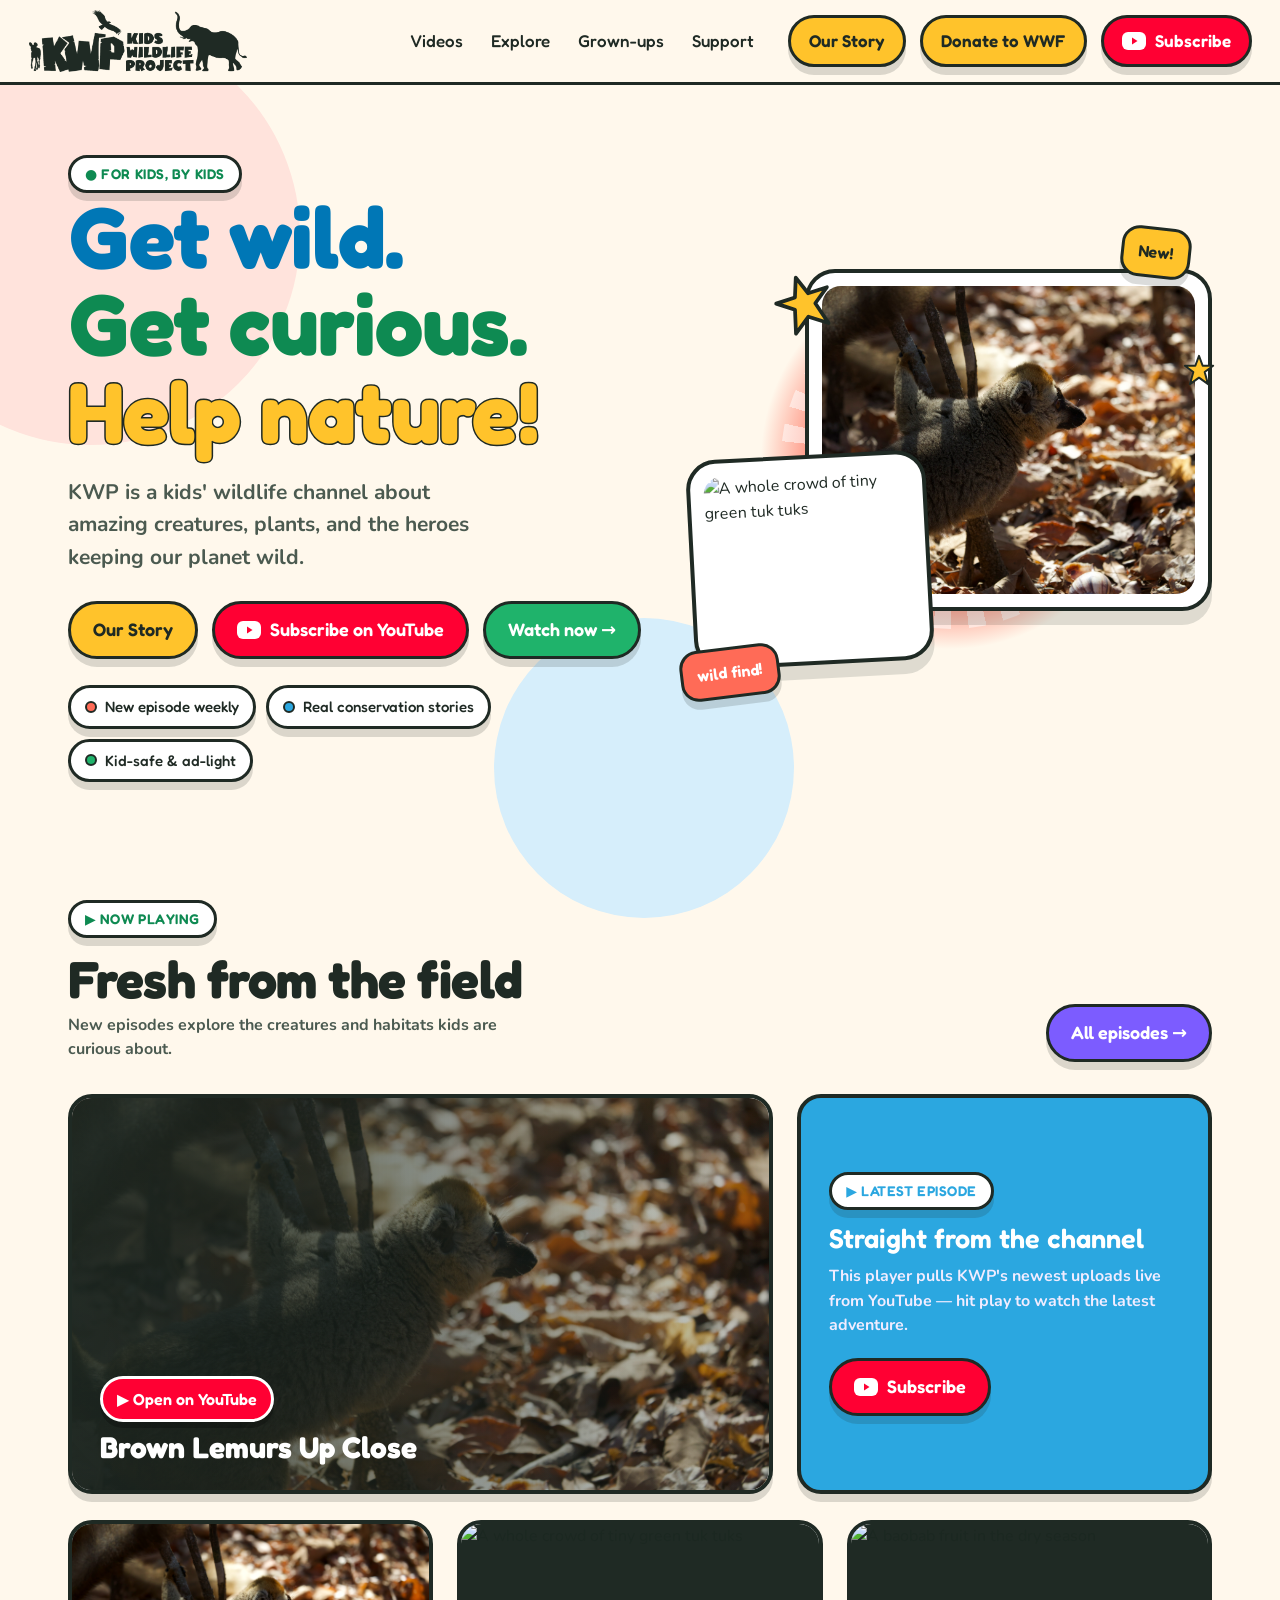
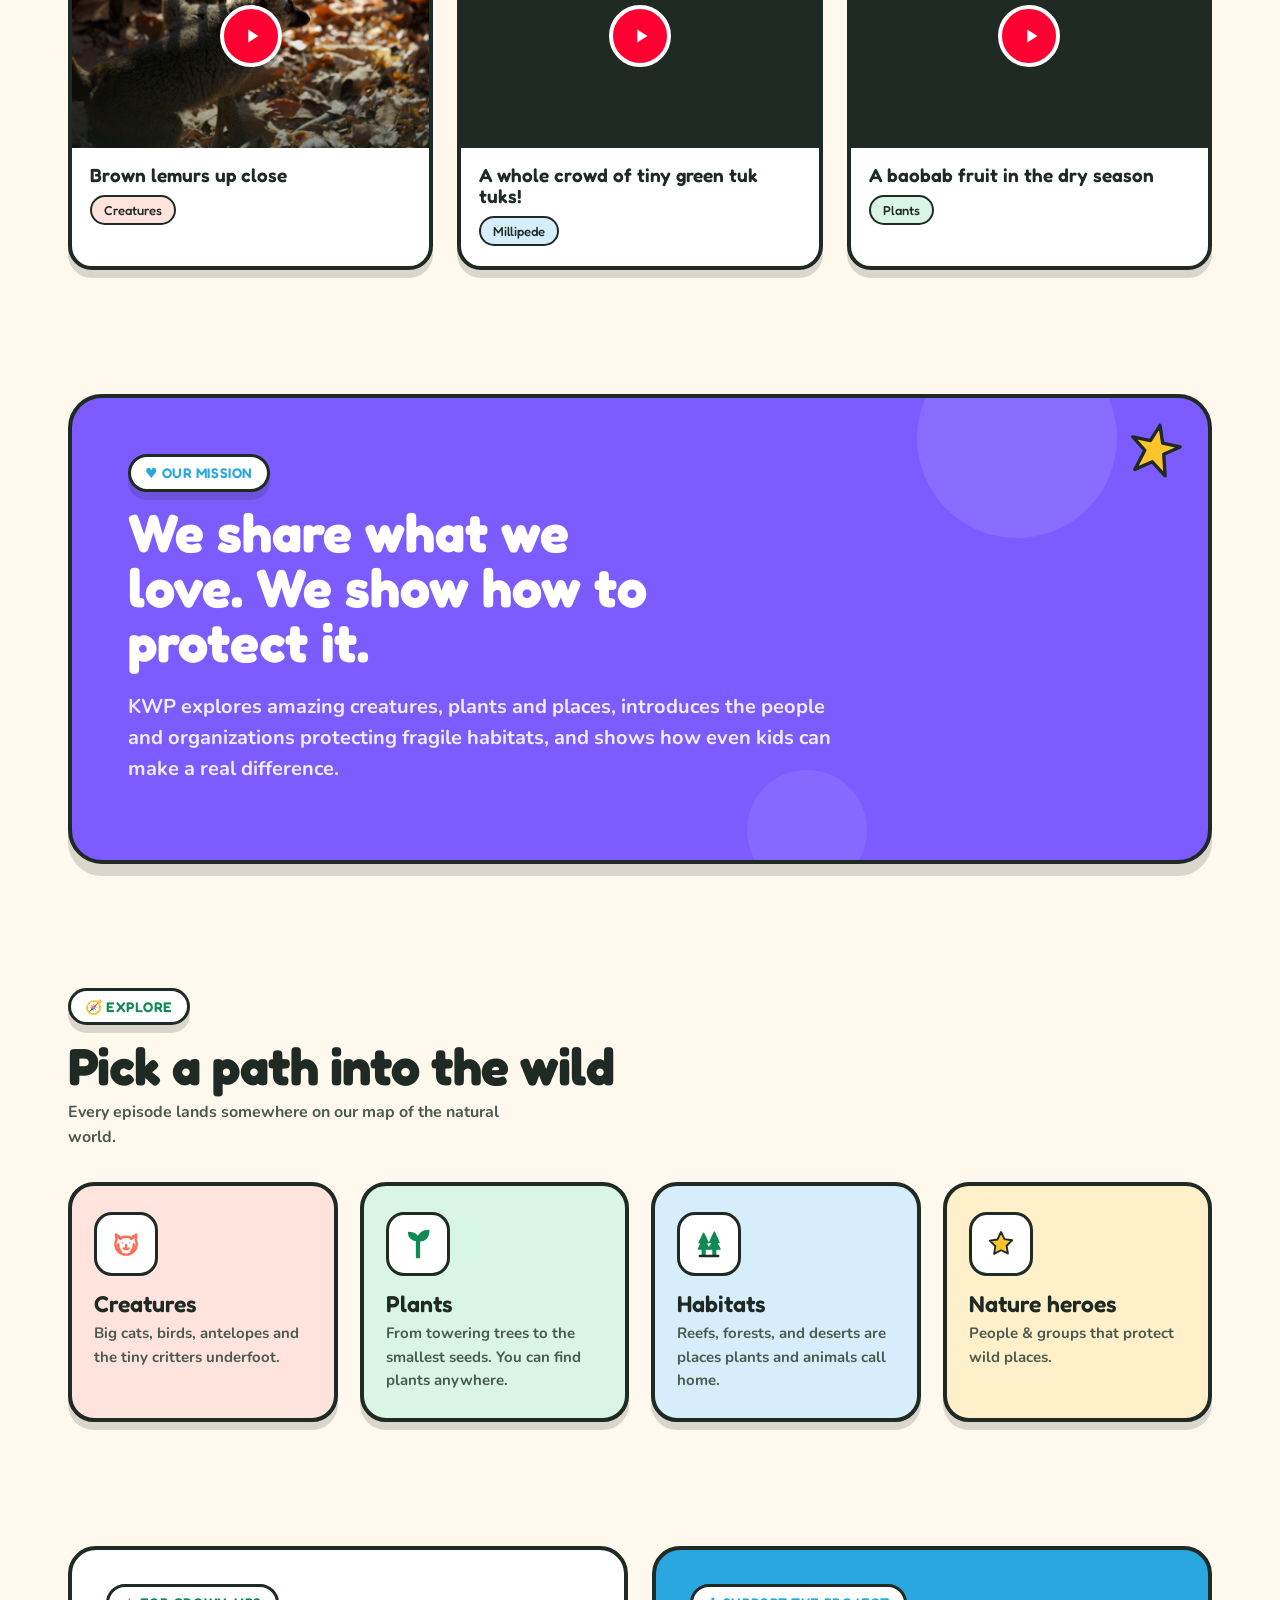
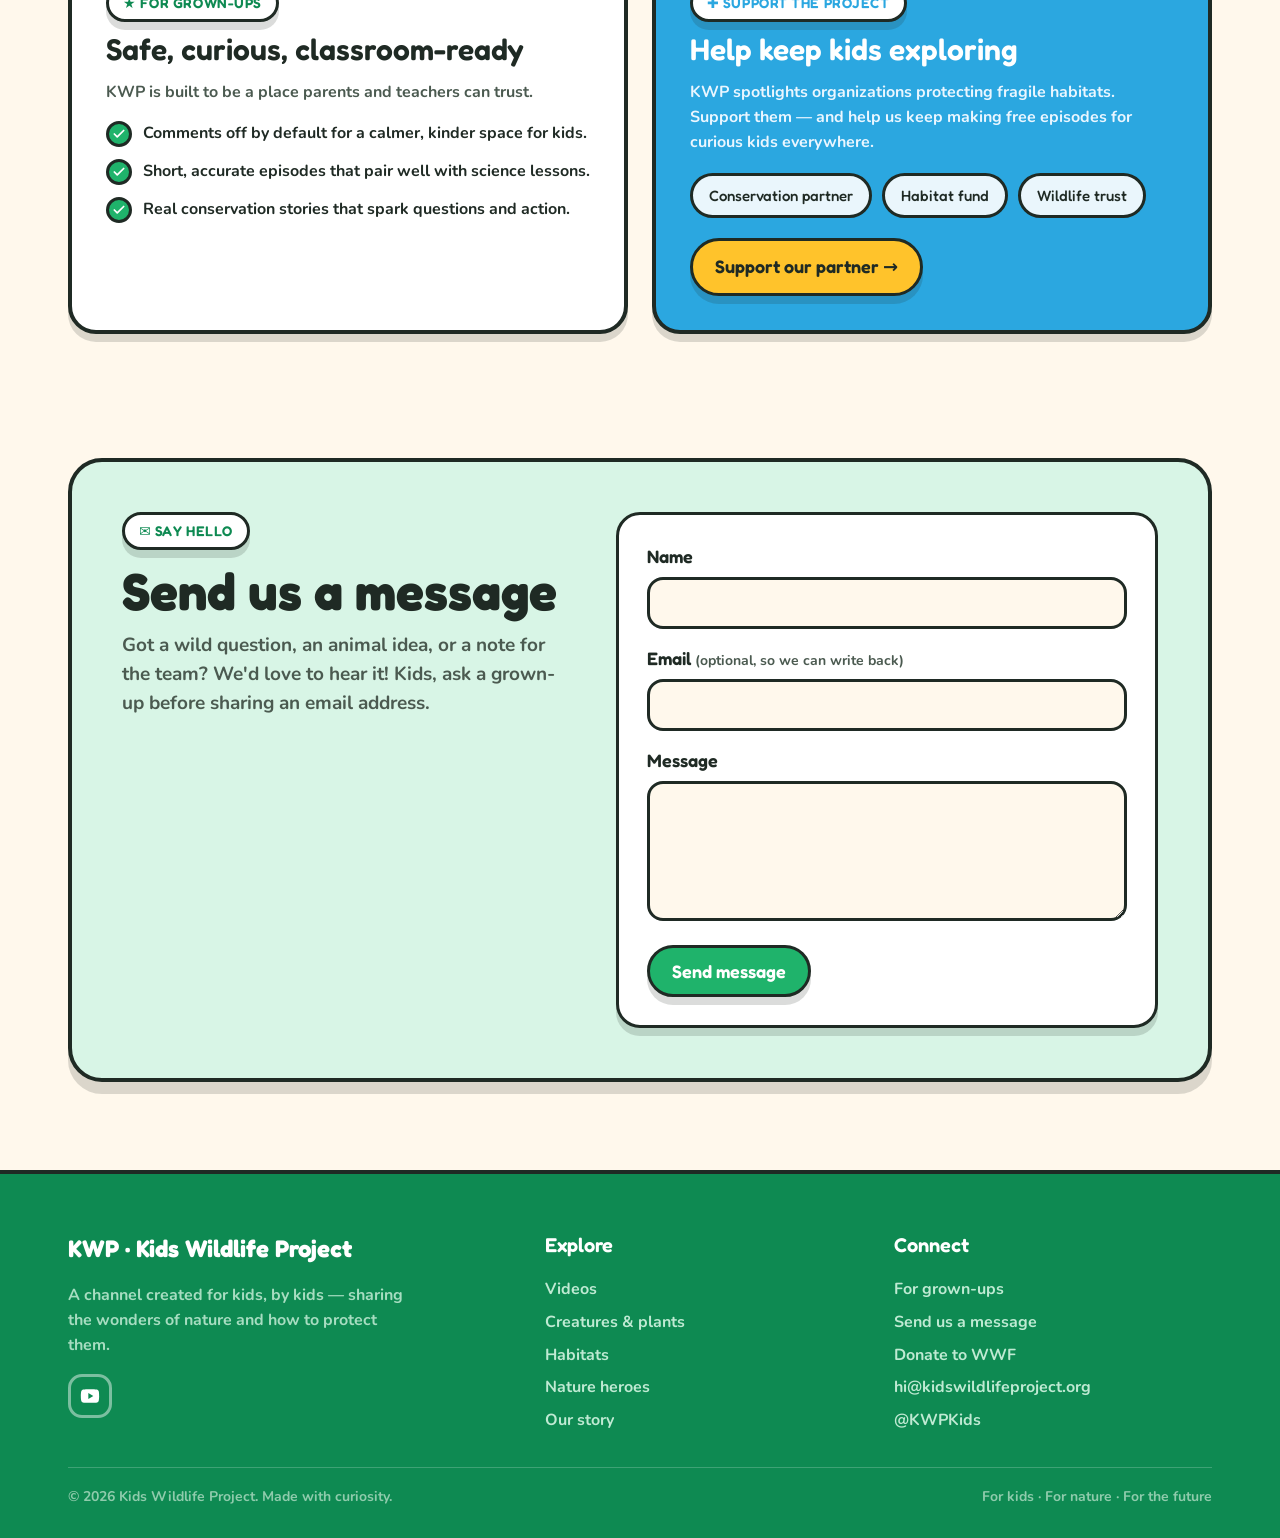
==== commit d8cd3782: "Point video links at the right videos and open external links in new tabs Link the lemur cards, phot" ====
--- a/index.html
+++ b/index.html
@@ -176,7 +176,7 @@
       <div class="badge-float" style="top:-6px;right:4%;transform:rotate(6deg);z-index:5;">New!</div>
       <div style="position:absolute;top:48%;left:50%;width:420px;height:420px;border-radius:50%;background:radial-gradient(circle, var(--coral) 0 40%, rgba(255,107,87,0) 64%);transform:translate(-50%,-50%);"></div>
       <div style="position:absolute;top:48%;left:50%;width:340px;height:340px;border-radius:50%;background:repeating-conic-gradient(from 0deg, rgba(255,255,255,.5) 0 6deg, transparent 6deg 12deg);transform:translate(-50%,-50%);"></div>
-      <a class="photo-card main lemurs-video-link" href="https://www.youtube.com/@KWPKids/featured" aria-label="Open Brown Lemurs Up Close on YouTube">
+      <a class="photo-card main lemurs-video-link" href="https://www.youtube.com/shorts/EEw-GZJS9x0" target="_blank" rel="noopener" aria-label="Open Brown Lemurs Up Close on YouTube">
         <img src="asets/125A9501.jpeg" alt="Wildlife photo of a brown lemur on the forest floor" />
       </a>
       <a class="photo-card side mouse-lemur-video-link" href="https://www.youtube.com/shorts/wG2PYKEf7D0" target="_blank" rel="noopener" aria-label="Open A whole crowd of tiny green tuk tuks on YouTube">
@@ -195,7 +195,7 @@
     <div class="sec-head">
       <div>
         <span class="eyebrow">▶ Now playing</span>
-        <h2 style="margin-top:14px;">Fresh from the sticker book</h2>
+        <h2 style="margin-top:14px;">Fresh from the field</h2>
         <p>New episodes explore the creatures and habitats kids are curious about.</p>
       </div>
       <a class="btn btn-grape" href="https://www.youtube.com/@KWPKids/featured" target="_blank" rel="noopener">All episodes →</a>
@@ -203,7 +203,7 @@
     <div style="display:grid;grid-template-columns:1.7fr 1fr;gap:24px;align-items:stretch;margin-bottom:26px;">
       <div style="background:#fff;border:4px solid var(--ink);border-radius:24px;overflow:hidden;box-shadow:var(--pop);">
         <div id="kwp-player" class="player-shell">
-          <a class="player-start lemurs-video-link" href="https://www.youtube.com/@KWPKids/featured" aria-label="Open Brown Lemurs Up Close on YouTube">
+          <a class="player-start lemurs-video-link" href="https://www.youtube.com/shorts/EEw-GZJS9x0" target="_blank" rel="noopener" aria-label="Open Brown Lemurs Up Close on YouTube">
             <span>▶ Open on YouTube</span>
             <b>Brown Lemurs Up Close</b>
           </a>
@@ -220,17 +220,17 @@
       </div>
     </div>
     <div class="vid-grid">
-      <a class="vid lemurs-video-link" href="https://www.youtube.com/@KWPKids/search?query=Brown%20Lemurs%20Up%20Close" aria-label="Open Brown Lemurs Up Close on YouTube">
-        <div class="thumb"><img src="asets/125A9501.jpeg" alt="Brown lemur in the leaves" /><div class="play"><svg viewBox="0 0 24 24"><path d="M8 5v14l11-7z"/></svg></div><div class="lbl"><span>STICKER PHOTO: forest explorer</span></div></div>
+      <a class="vid lemurs-video-link" href="https://www.youtube.com/shorts/EEw-GZJS9x0" target="_blank" rel="noopener" aria-label="Open Brown Lemurs Up Close on YouTube">
+        <div class="thumb"><img src="asets/125A9501.jpeg" alt="Brown lemur in the leaves" /><div class="play"><svg viewBox="0 0 24 24"><path d="M8 5v14l11-7z"/></svg></div></div>
         <div class="meta"><b>Brown lemurs up close</b><div><span class="tag" style="background:#FFE3DC;">Creatures</span></div></div>
       </a>
       <a class="vid mouse-lemur-video-link" href="https://www.youtube.com/shorts/wG2PYKEf7D0" target="_blank" rel="noopener" aria-label="Open A whole crowd of tiny green tuk tuks on YouTube">
-        <div class="thumb"><img src="https://img.youtube.com/vi/wG2PYKEf7D0/hqdefault.jpg" alt="A whole crowd of tiny green tuk tuks" /><div class="play"><svg viewBox="0 0 24 24"><path d="M8 5v14l11-7z"/></svg></div><div class="lbl"><span>STICKER PHOTO: millipede</span></div></div>
+        <div class="thumb"><img src="https://img.youtube.com/vi/wG2PYKEf7D0/hqdefault.jpg" alt="A whole crowd of tiny green tuk tuks" /><div class="play"><svg viewBox="0 0 24 24"><path d="M8 5v14l11-7z"/></svg></div></div>
         <div class="meta"><b>A whole crowd of tiny green tuk tuks!</b><div><span class="tag" style="background:#D6EEFB;">Millipede</span></div></div>
       </a>
-      <a class="vid lemurs-video-link" href="https://www.youtube.com/@KWPKids/featured" aria-label="Open Brown Lemurs Up Close on YouTube">
-        <div class="thumb"><img src="asets/125A9501.jpeg" alt="Brown lemur walking through forest leaves" /><div class="play"><svg viewBox="0 0 24 24"><path d="M8 5v14l11-7z"/></svg></div><div class="lbl"><span>STICKER PHOTO: animal clues</span></div></div>
-        <div class="meta"><b>How animals move through habitats</b><div><span class="tag" style="background:#D8F5E6;">Explore</span></div></div>
+      <a class="vid" href="https://www.youtube.com/shorts/jjnoH4kQ_Ok" target="_blank" rel="noopener" aria-label="Open A Baobab Fruit in the Dry Season on YouTube">
+        <div class="thumb"><img src="https://img.youtube.com/vi/jjnoH4kQ_Ok/hqdefault.jpg" alt="A baobab fruit in the dry season" /><div class="play"><svg viewBox="0 0 24 24"><path d="M8 5v14l11-7z"/></svg></div></div>
+        <div class="meta"><b>A baobab fruit in the dry season</b><div><span class="tag" style="background:#D8F5E6;">Plants</span></div></div>
       </a>
     </div>
   </div>
@@ -261,7 +261,7 @@
       </div>
     </div>
     <div class="cat-grid">
-      <a class="cat" href="https://www.youtube.com/@KWPKids/search?query=Brown%20Lemurs%20Up%20Close" target="_blank" rel="noopener" aria-label="Open Brown Lemurs Up Close on YouTube">
+      <a class="cat" href="https://www.youtube.com/shorts/EEw-GZJS9x0" target="_blank" rel="noopener" aria-label="Open Brown Lemurs Up Close on YouTube">
         <div class="ic" style="color:var(--coral);"><svg viewBox="0 0 24 24" fill="none" stroke="currentColor" stroke-width="1.8" stroke-linecap="round" stroke-linejoin="round"><path d="M7 7.5 4.5 4.8l.4 4.1A8 8 0 0 0 4 12c0 4.4 3.6 8 8 8s8-3.6 8-8c0-1.1-.2-2.2-.7-3.1l.4-4.1L17 7.5"/><path d="M8 8.2 6.5 6.1M16 8.2l1.5-2.1"/><path d="M7.9 7.6c2.5-1.2 5.7-1.2 8.2 0"/><circle cx="9.2" cy="11.3" r=".6" fill="currentColor" stroke="none"/><circle cx="14.8" cy="11.3" r=".6" fill="currentColor" stroke="none"/><path d="M12 12.7v1.7"/><path d="M10.2 15.3c.9.8 2.7.8 3.6 0"/><path d="M8.2 17.8c-1.5-1.5-2.2-3.4-2-5.6M15.8 17.8c1.5-1.5 2.2-3.4 2-5.6"/></svg></div>
         <h3>Creatures</h3>
         <p>Big cats, birds, antelopes and the tiny critters underfoot.</p>
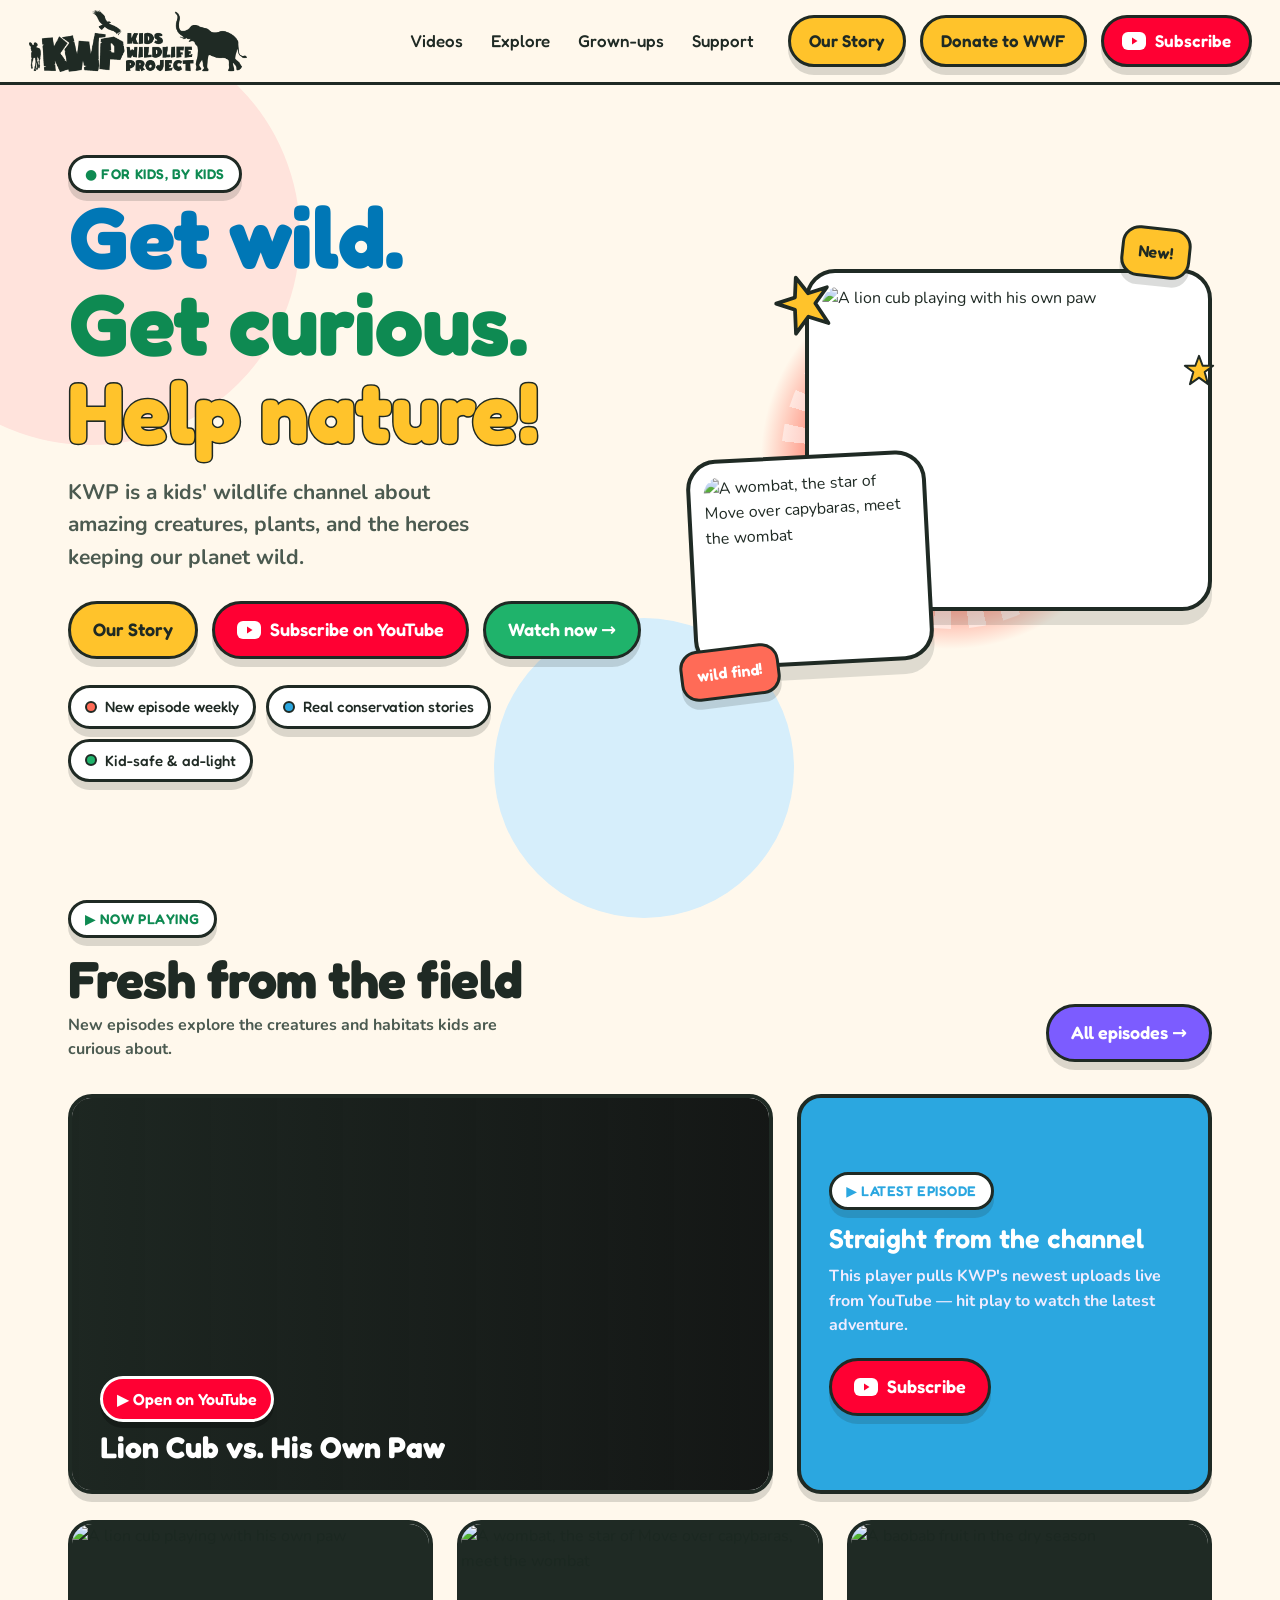
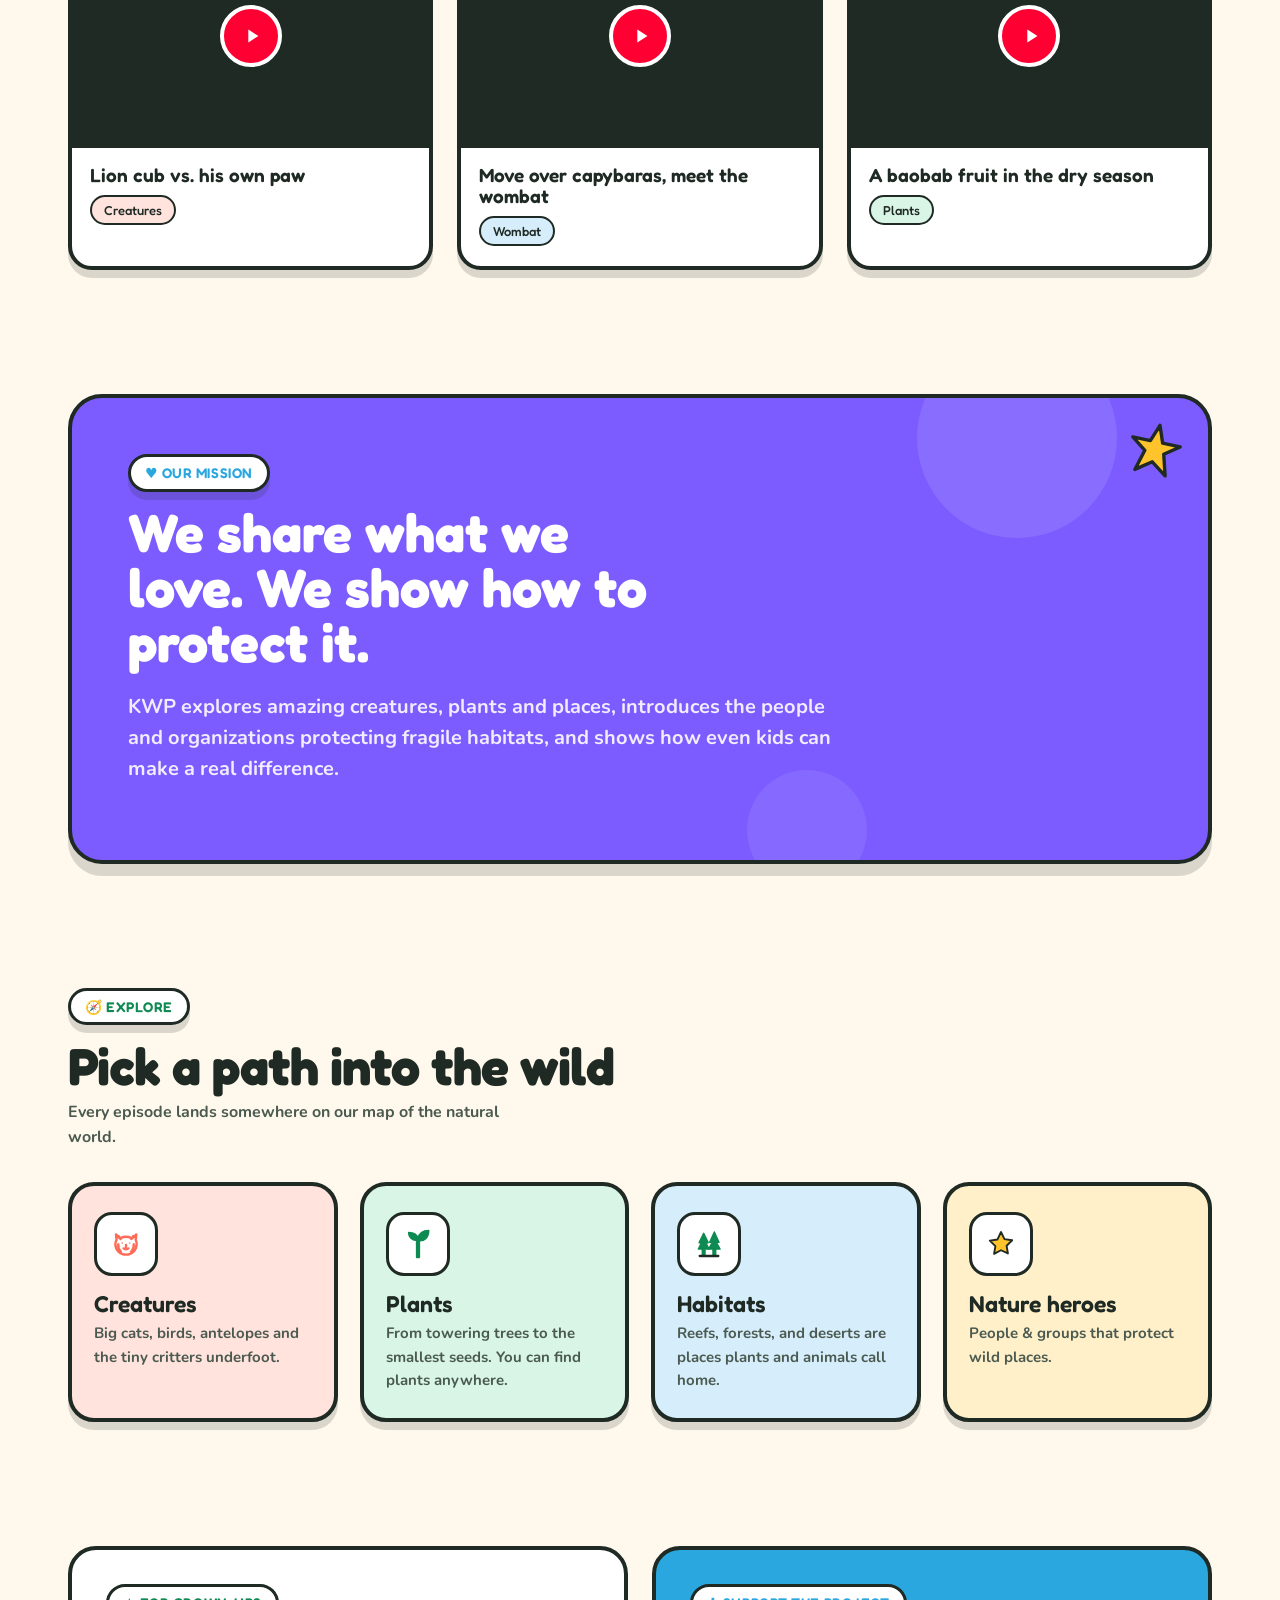
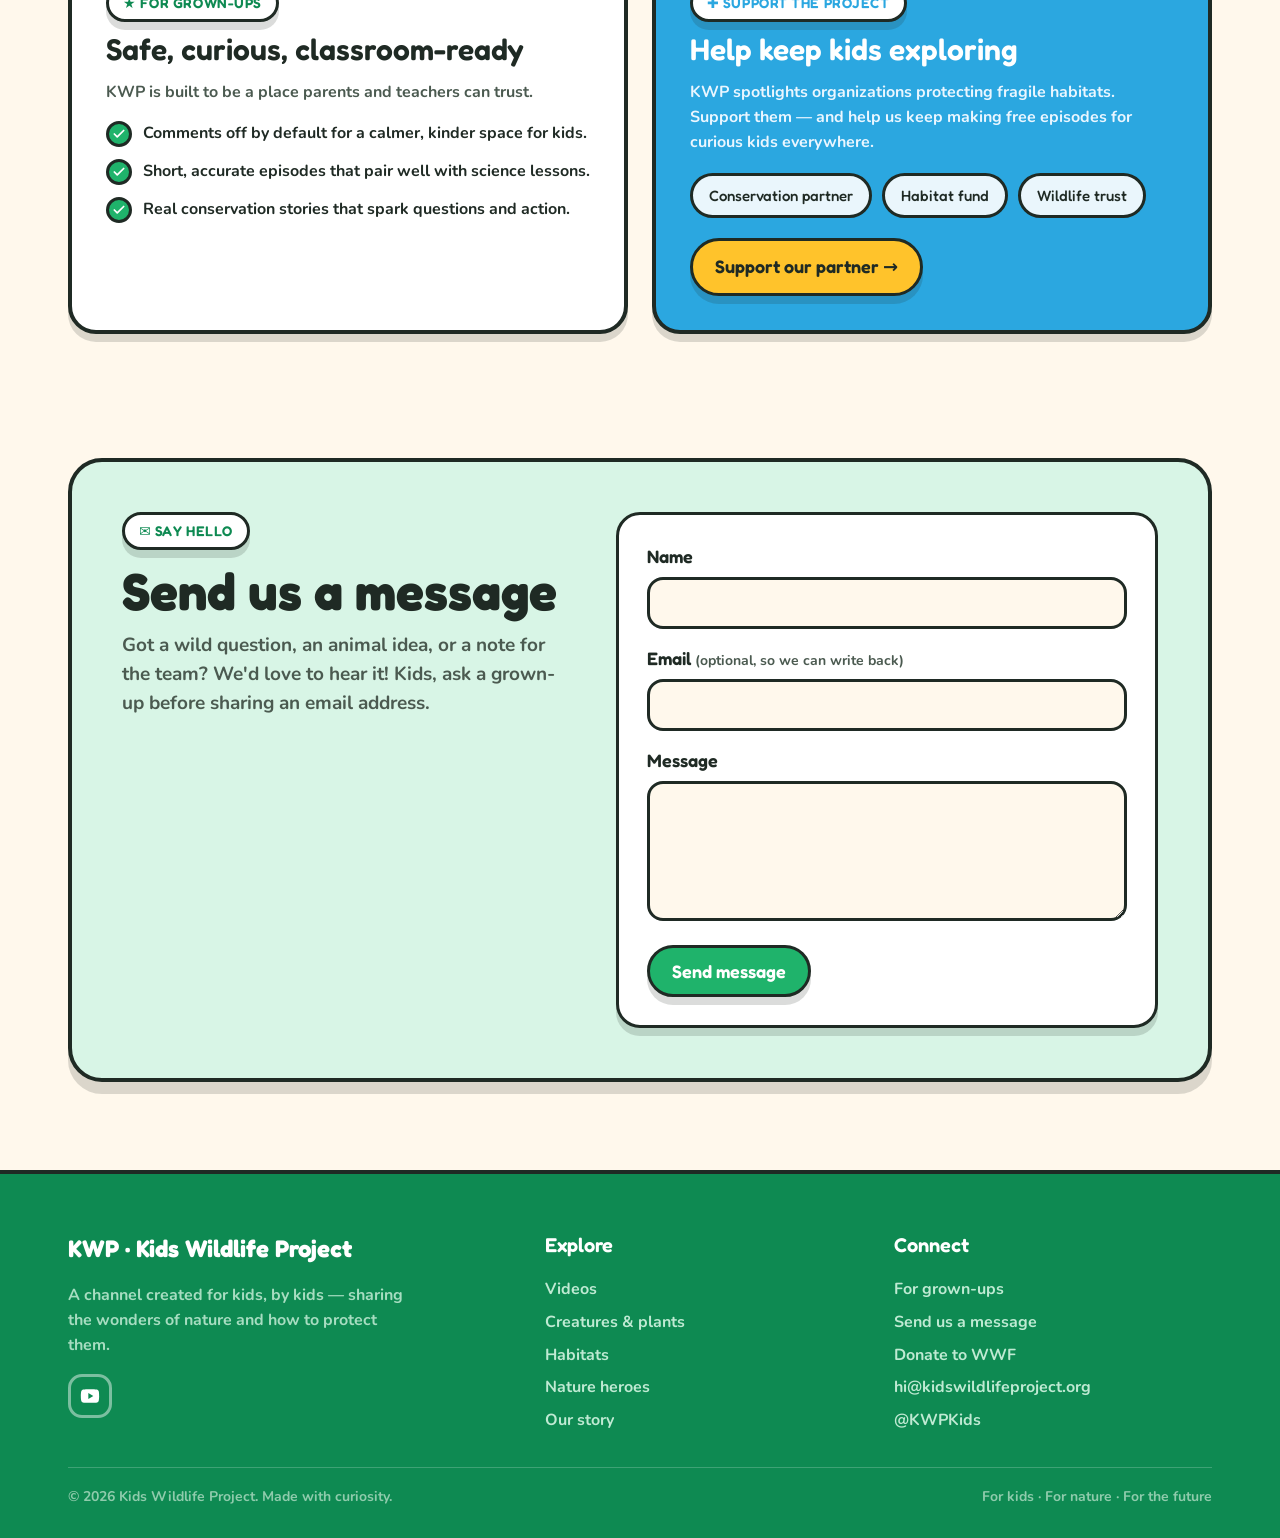
==== commit 696b6a64: "Feature the wombat and lion cub videos on the homepage Co-Authored-By: Claude Sonnet 5.5 <noreply@an" ====
--- a/index.html
+++ b/index.html
@@ -66,7 +66,7 @@
     width:100%;height:100%;border:0;cursor:pointer;color:#fff;text-align:left;padding:28px;
     background:
       linear-gradient(90deg,rgba(31,42,36,.86),rgba(31,42,36,.24)),
-      url("asets/125A9501.jpeg") center/cover;
+      url("https://img.youtube.com/vi/5Kjw97ZWg-A/hqdefault.jpg") center/cover;
     display:flex;flex-direction:column;justify-content:flex-end;gap:10px;
   }
   .player-start b{font-family:var(--font-display);font-size:30px;line-height:1;}
@@ -176,11 +176,11 @@
       <div class="badge-float" style="top:-6px;right:4%;transform:rotate(6deg);z-index:5;">New!</div>
       <div style="position:absolute;top:48%;left:50%;width:420px;height:420px;border-radius:50%;background:radial-gradient(circle, var(--coral) 0 40%, rgba(255,107,87,0) 64%);transform:translate(-50%,-50%);"></div>
       <div style="position:absolute;top:48%;left:50%;width:340px;height:340px;border-radius:50%;background:repeating-conic-gradient(from 0deg, rgba(255,255,255,.5) 0 6deg, transparent 6deg 12deg);transform:translate(-50%,-50%);"></div>
-      <a class="photo-card main lemurs-video-link" href="https://www.youtube.com/shorts/EEw-GZJS9x0" target="_blank" rel="noopener" aria-label="Open Brown Lemurs Up Close on YouTube">
-        <img src="asets/125A9501.jpeg" alt="Wildlife photo of a brown lemur on the forest floor" />
-      </a>
-      <a class="photo-card side mouse-lemur-video-link" href="https://www.youtube.com/shorts/wG2PYKEf7D0" target="_blank" rel="noopener" aria-label="Open A whole crowd of tiny green tuk tuks on YouTube">
-        <img src="https://img.youtube.com/vi/wG2PYKEf7D0/hqdefault.jpg" alt="A whole crowd of tiny green tuk tuks" />
+      <a class="photo-card main lion-cub-video-link" href="https://www.youtube.com/shorts/5Kjw97ZWg-A" target="_blank" rel="noopener" aria-label="Open Lion Cub vs. His Own Paw on YouTube">
+        <img src="https://img.youtube.com/vi/5Kjw97ZWg-A/hqdefault.jpg" alt="A lion cub playing with his own paw" />
+      </a>
+      <a class="photo-card side wombat-video-link" href="https://www.youtube.com/shorts/R_-jHBR2sd0" target="_blank" rel="noopener" aria-label="Open Move Over Capybaras, Meet the Wombat on YouTube">
+        <img src="https://img.youtube.com/vi/R_-jHBR2sd0/hqdefault.jpg" alt="A wombat, the star of Move over capybaras, meet the wombat" />
       </a>
       <svg class="sticker" style="top:38px;right:72%;width:64px;z-index:5;transform:rotate(-18deg);" viewBox="0 0 24 24" fill="#FFC32B" stroke="#1F2A24" stroke-width="1.4"><path d="M12 2l2.6 7H22l-6 4.4L18.4 22 12 17.4 5.6 22 8 13.4 2 9h7.4z" stroke-linejoin="round"/></svg>
       <svg class="sticker" style="top:120px;right:-4px;width:34px;z-index:4;" viewBox="0 0 24 24" fill="#FFC32B" stroke="#1F2A24" stroke-width="1.4"><path d="M12 2l2.6 7H22l-6 4.4L18.4 22 12 17.4 5.6 22 8 13.4 2 9h7.4z" stroke-linejoin="round"/></svg>
@@ -203,9 +203,9 @@
     <div style="display:grid;grid-template-columns:1.7fr 1fr;gap:24px;align-items:stretch;margin-bottom:26px;">
       <div style="background:#fff;border:4px solid var(--ink);border-radius:24px;overflow:hidden;box-shadow:var(--pop);">
         <div id="kwp-player" class="player-shell">
-          <a class="player-start lemurs-video-link" href="https://www.youtube.com/shorts/EEw-GZJS9x0" target="_blank" rel="noopener" aria-label="Open Brown Lemurs Up Close on YouTube">
+          <a class="player-start lion-cub-video-link" href="https://www.youtube.com/shorts/5Kjw97ZWg-A" target="_blank" rel="noopener" aria-label="Open Lion Cub vs. His Own Paw on YouTube">
             <span>▶ Open on YouTube</span>
-            <b>Brown Lemurs Up Close</b>
+            <b>Lion Cub vs. His Own Paw</b>
           </a>
         </div>
       </div>
@@ -220,13 +220,13 @@
       </div>
     </div>
     <div class="vid-grid">
-      <a class="vid lemurs-video-link" href="https://www.youtube.com/shorts/EEw-GZJS9x0" target="_blank" rel="noopener" aria-label="Open Brown Lemurs Up Close on YouTube">
-        <div class="thumb"><img src="asets/125A9501.jpeg" alt="Brown lemur in the leaves" /><div class="play"><svg viewBox="0 0 24 24"><path d="M8 5v14l11-7z"/></svg></div></div>
-        <div class="meta"><b>Brown lemurs up close</b><div><span class="tag" style="background:#FFE3DC;">Creatures</span></div></div>
-      </a>
-      <a class="vid mouse-lemur-video-link" href="https://www.youtube.com/shorts/wG2PYKEf7D0" target="_blank" rel="noopener" aria-label="Open A whole crowd of tiny green tuk tuks on YouTube">
-        <div class="thumb"><img src="https://img.youtube.com/vi/wG2PYKEf7D0/hqdefault.jpg" alt="A whole crowd of tiny green tuk tuks" /><div class="play"><svg viewBox="0 0 24 24"><path d="M8 5v14l11-7z"/></svg></div></div>
-        <div class="meta"><b>A whole crowd of tiny green tuk tuks!</b><div><span class="tag" style="background:#D6EEFB;">Millipede</span></div></div>
+      <a class="vid lion-cub-video-link" href="https://www.youtube.com/shorts/5Kjw97ZWg-A" target="_blank" rel="noopener" aria-label="Open Lion Cub vs. His Own Paw on YouTube">
+        <div class="thumb"><img src="https://img.youtube.com/vi/5Kjw97ZWg-A/hqdefault.jpg" alt="A lion cub playing with his own paw" /><div class="play"><svg viewBox="0 0 24 24"><path d="M8 5v14l11-7z"/></svg></div></div>
+        <div class="meta"><b>Lion cub vs. his own paw</b><div><span class="tag" style="background:#FFE3DC;">Creatures</span></div></div>
+      </a>
+      <a class="vid wombat-video-link" href="https://www.youtube.com/shorts/R_-jHBR2sd0" target="_blank" rel="noopener" aria-label="Open Move Over Capybaras, Meet the Wombat on YouTube">
+        <div class="thumb"><img src="https://img.youtube.com/vi/R_-jHBR2sd0/hqdefault.jpg" alt="A wombat, the star of Move over capybaras, meet the wombat" /><div class="play"><svg viewBox="0 0 24 24"><path d="M8 5v14l11-7z"/></svg></div></div>
+        <div class="meta"><b>Move over capybaras, meet the wombat</b><div><span class="tag" style="background:#D6EEFB;">Wombat</span></div></div>
       </a>
       <a class="vid" href="https://www.youtube.com/shorts/jjnoH4kQ_Ok" target="_blank" rel="noopener" aria-label="Open A Baobab Fruit in the Dry Season on YouTube">
         <div class="thumb"><img src="https://img.youtube.com/vi/jjnoH4kQ_Ok/hqdefault.jpg" alt="A baobab fruit in the dry season" /><div class="play"><svg viewBox="0 0 24 24"><path d="M8 5v14l11-7z"/></svg></div></div>
@@ -261,11 +261,11 @@
       </div>
     </div>
     <div class="cat-grid">
-      <a class="cat" href="https://www.youtube.com/shorts/EEw-GZJS9x0" target="_blank" rel="noopener" aria-label="Open Brown Lemurs Up Close on YouTube">
+      <div class="cat">
         <div class="ic" style="color:var(--coral);"><svg viewBox="0 0 24 24" fill="none" stroke="currentColor" stroke-width="1.8" stroke-linecap="round" stroke-linejoin="round"><path d="M7 7.5 4.5 4.8l.4 4.1A8 8 0 0 0 4 12c0 4.4 3.6 8 8 8s8-3.6 8-8c0-1.1-.2-2.2-.7-3.1l.4-4.1L17 7.5"/><path d="M8 8.2 6.5 6.1M16 8.2l1.5-2.1"/><path d="M7.9 7.6c2.5-1.2 5.7-1.2 8.2 0"/><circle cx="9.2" cy="11.3" r=".6" fill="currentColor" stroke="none"/><circle cx="14.8" cy="11.3" r=".6" fill="currentColor" stroke="none"/><path d="M12 12.7v1.7"/><path d="M10.2 15.3c.9.8 2.7.8 3.6 0"/><path d="M8.2 17.8c-1.5-1.5-2.2-3.4-2-5.6M15.8 17.8c1.5-1.5 2.2-3.4 2-5.6"/></svg></div>
         <h3>Creatures</h3>
         <p>Big cats, birds, antelopes and the tiny critters underfoot.</p>
-      </a>
+      </div>
       <div class="cat">
         <div class="ic" style="color:var(--leaf-deep);"><svg viewBox="0 0 24 24" fill="currentColor" stroke="currentColor" stroke-width="1.2" stroke-linecap="round" stroke-linejoin="round"><path d="M11 22V9.4C7.2 9.1 5 6.5 5 3.4 9 3.4 11.4 5 12 8c.8-3.8 3.6-6 8-6 0 5-3.1 7.8-7 7.6V22h-2Z"/></svg></div>
         <h3>Plants</h3>
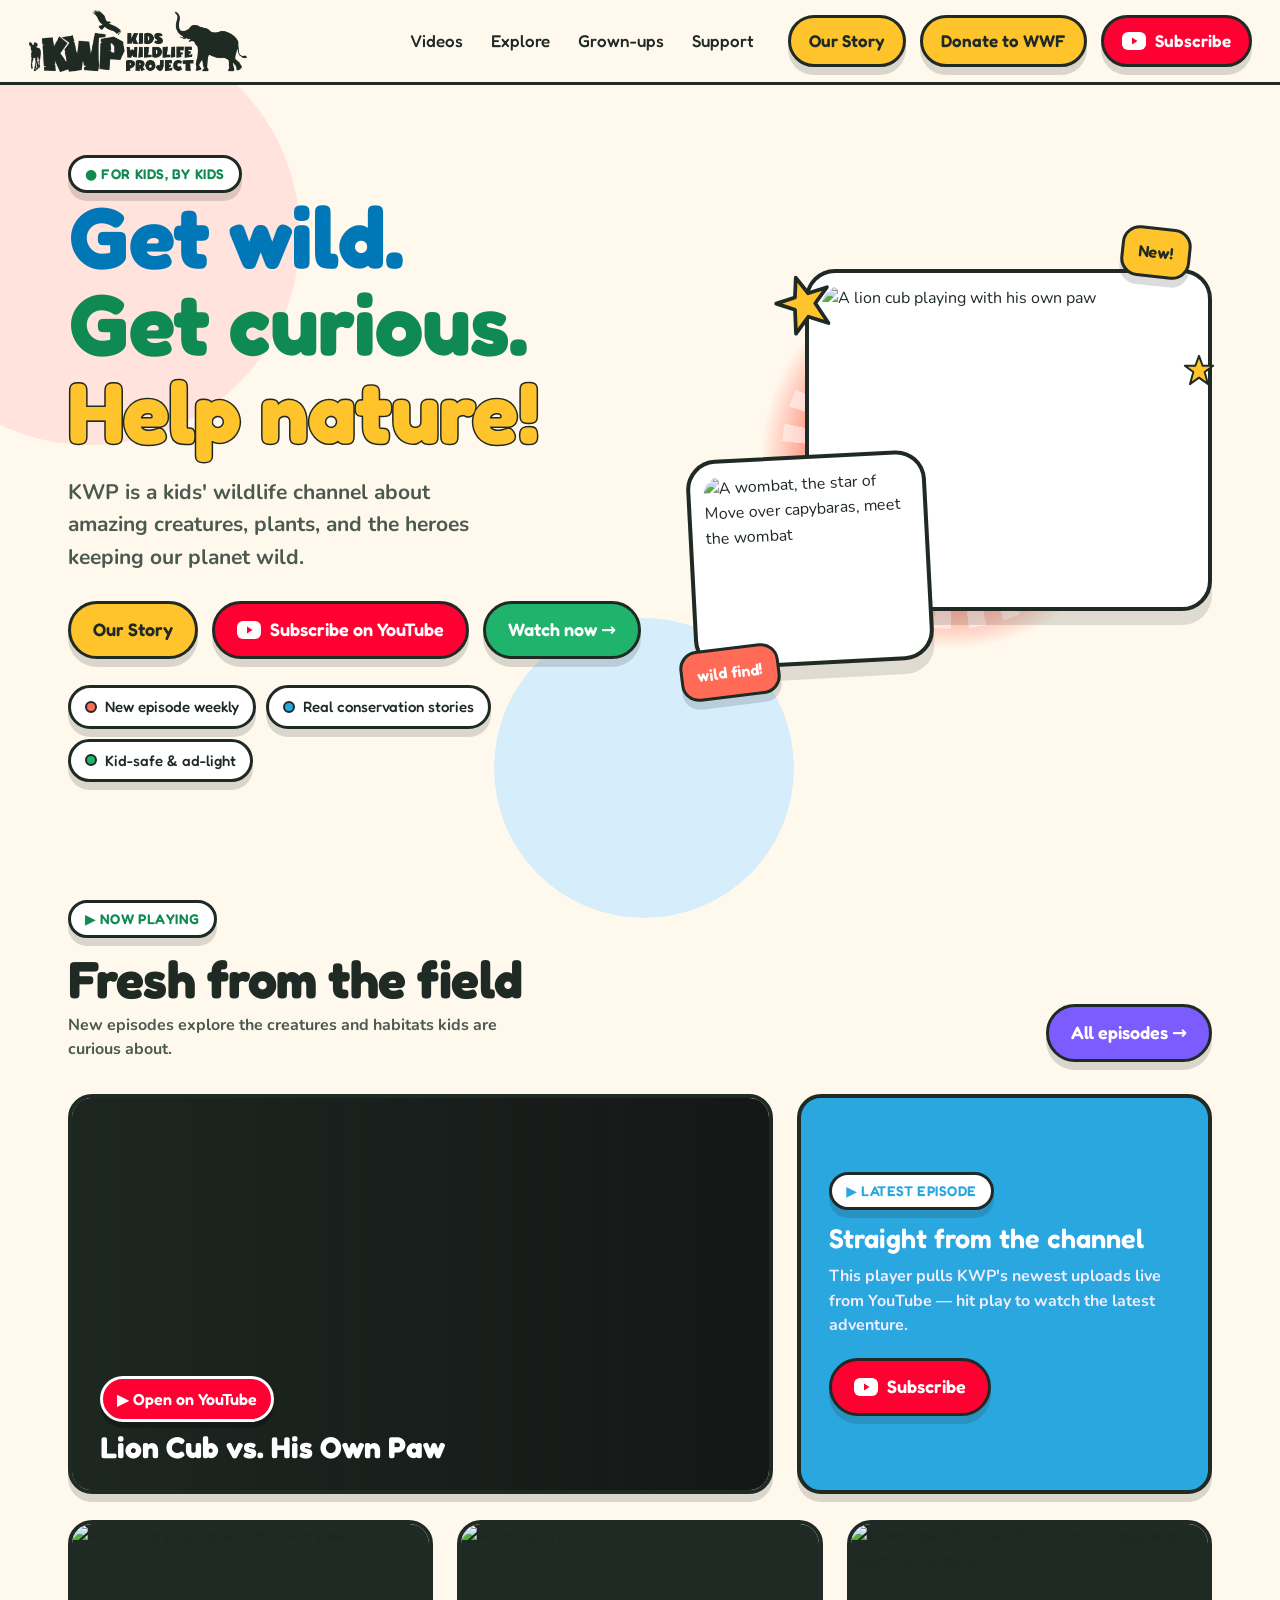
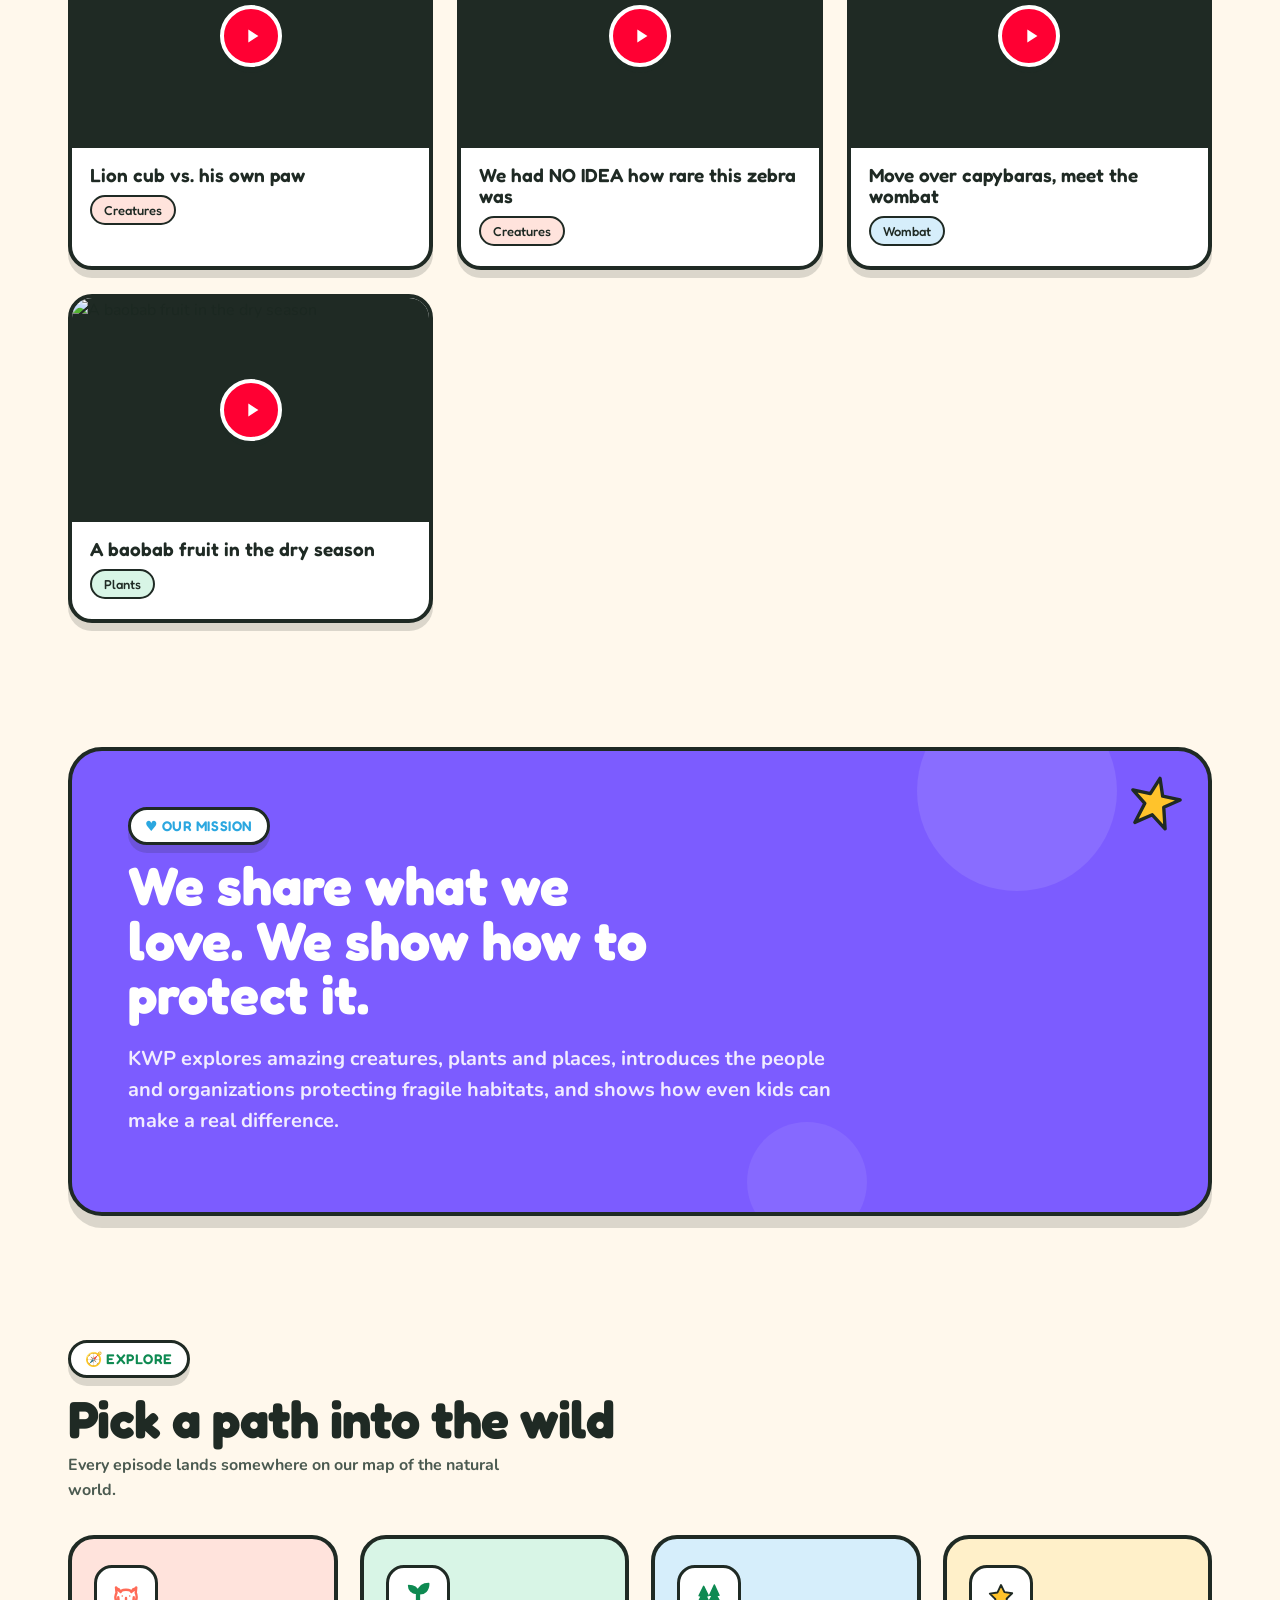
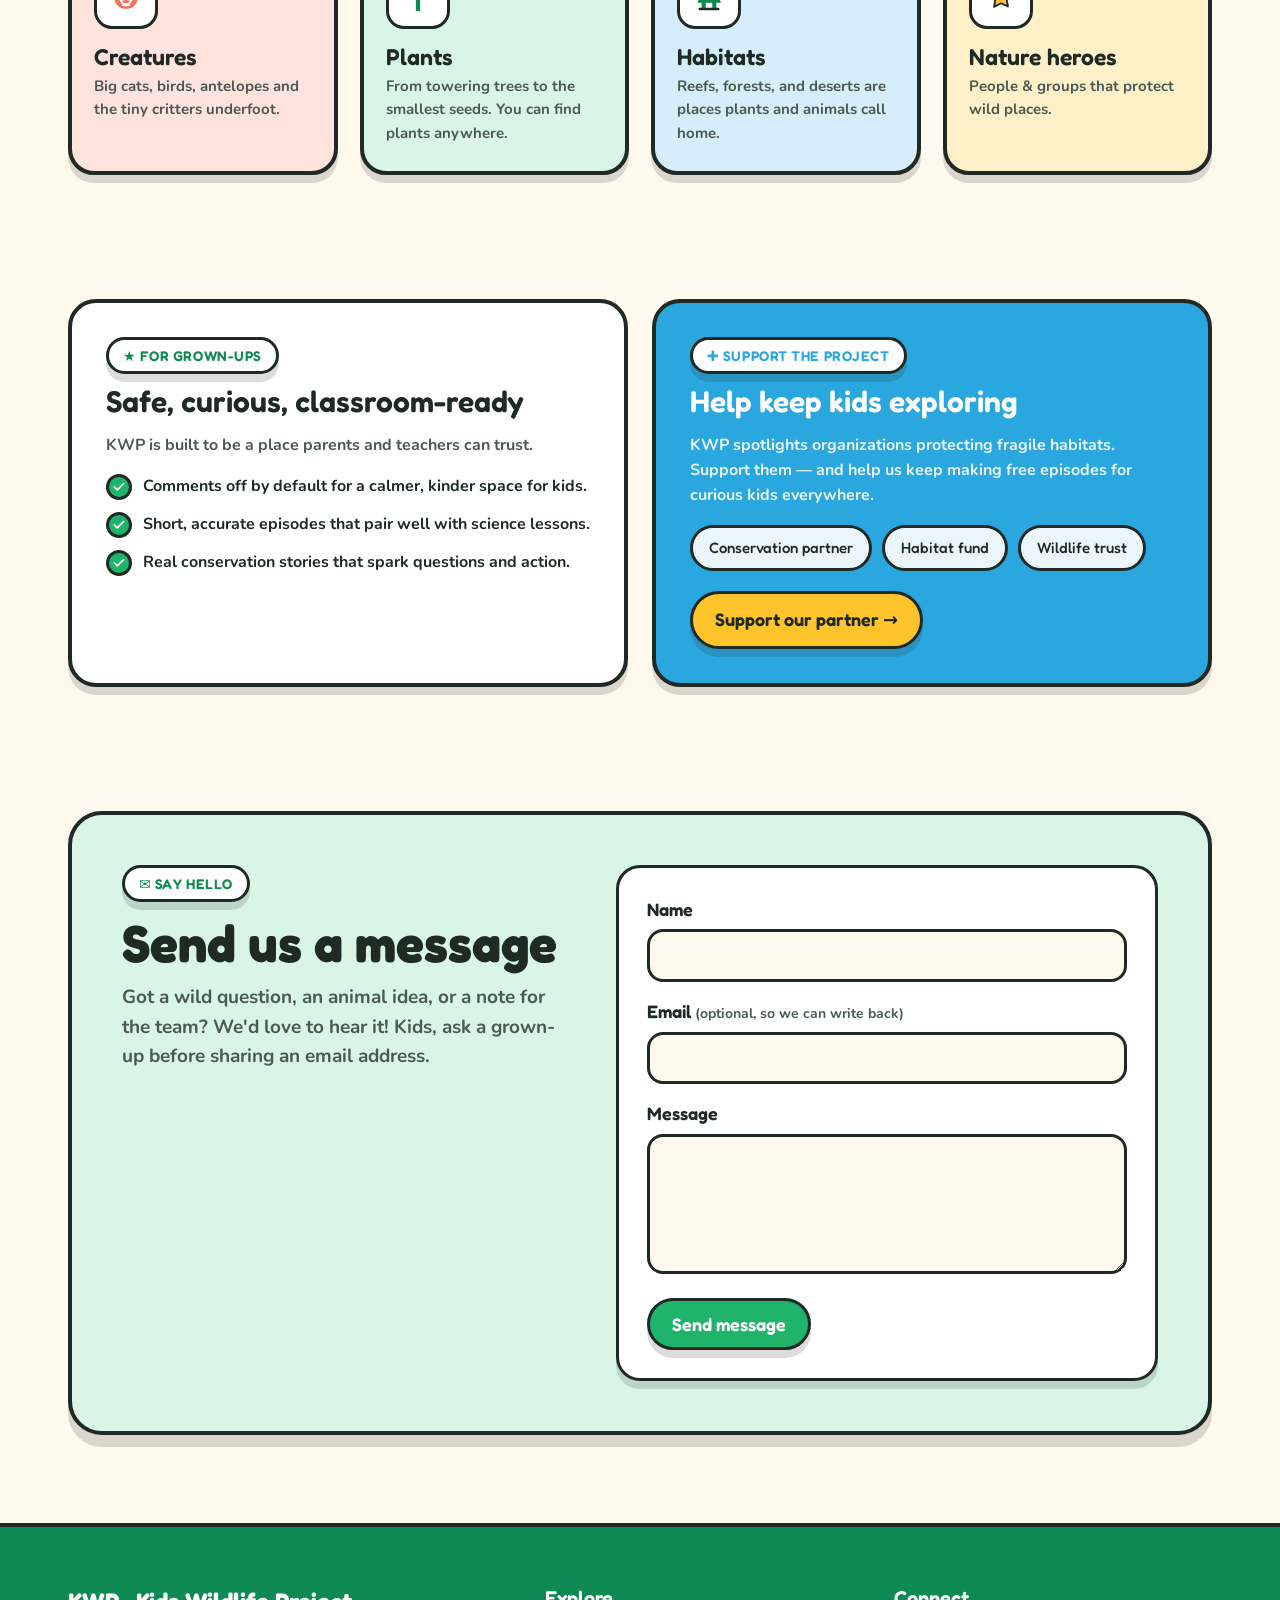
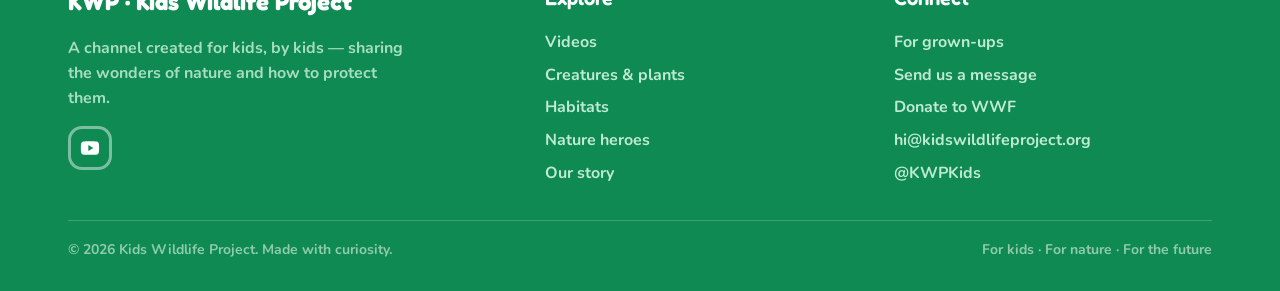
==== commit 2ea13c15: "Add the rare zebra video to the Creatures videos Co-Authored-By: Claude Sonnet 5.5 <noreply@anthropi" ====
--- a/index.html
+++ b/index.html
@@ -224,6 +224,10 @@
         <div class="thumb"><img src="https://img.youtube.com/vi/5Kjw97ZWg-A/hqdefault.jpg" alt="A lion cub playing with his own paw" /><div class="play"><svg viewBox="0 0 24 24"><path d="M8 5v14l11-7z"/></svg></div></div>
         <div class="meta"><b>Lion cub vs. his own paw</b><div><span class="tag" style="background:#FFE3DC;">Creatures</span></div></div>
       </a>
+      <a class="vid" href="https://www.youtube.com/shorts/zPoYTDDVDwA" target="_blank" rel="noopener" aria-label="Open We Had NO IDEA How Rare This Zebra Was on YouTube">
+        <div class="thumb"><img src="https://img.youtube.com/vi/zPoYTDDVDwA/hqdefault.jpg" alt="A rare zebra" /><div class="play"><svg viewBox="0 0 24 24"><path d="M8 5v14l11-7z"/></svg></div></div>
+        <div class="meta"><b>We had NO IDEA how rare this zebra was</b><div><span class="tag" style="background:#FFE3DC;">Creatures</span></div></div>
+      </a>
       <a class="vid wombat-video-link" href="https://www.youtube.com/shorts/R_-jHBR2sd0" target="_blank" rel="noopener" aria-label="Open Move Over Capybaras, Meet the Wombat on YouTube">
         <div class="thumb"><img src="https://img.youtube.com/vi/R_-jHBR2sd0/hqdefault.jpg" alt="A wombat, the star of Move over capybaras, meet the wombat" /><div class="play"><svg viewBox="0 0 24 24"><path d="M8 5v14l11-7z"/></svg></div></div>
         <div class="meta"><b>Move over capybaras, meet the wombat</b><div><span class="tag" style="background:#D6EEFB;">Wombat</span></div></div>
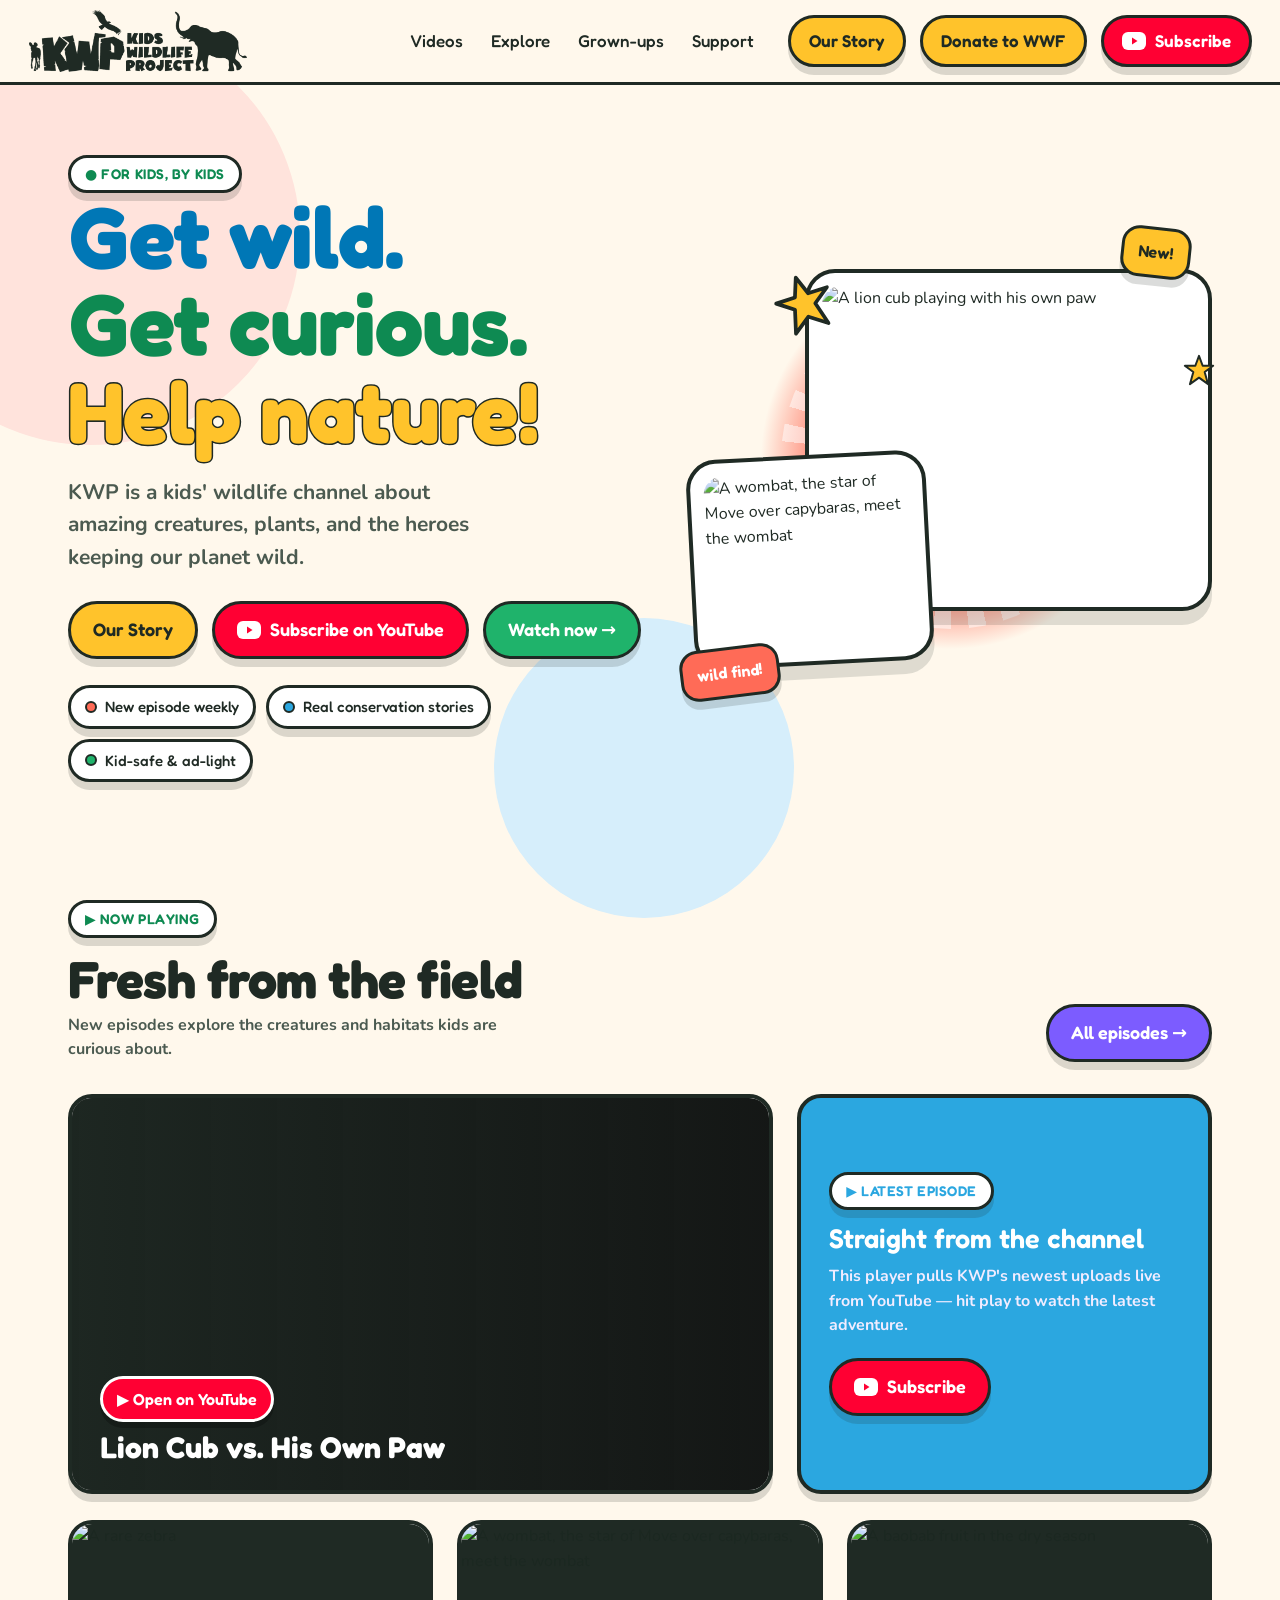
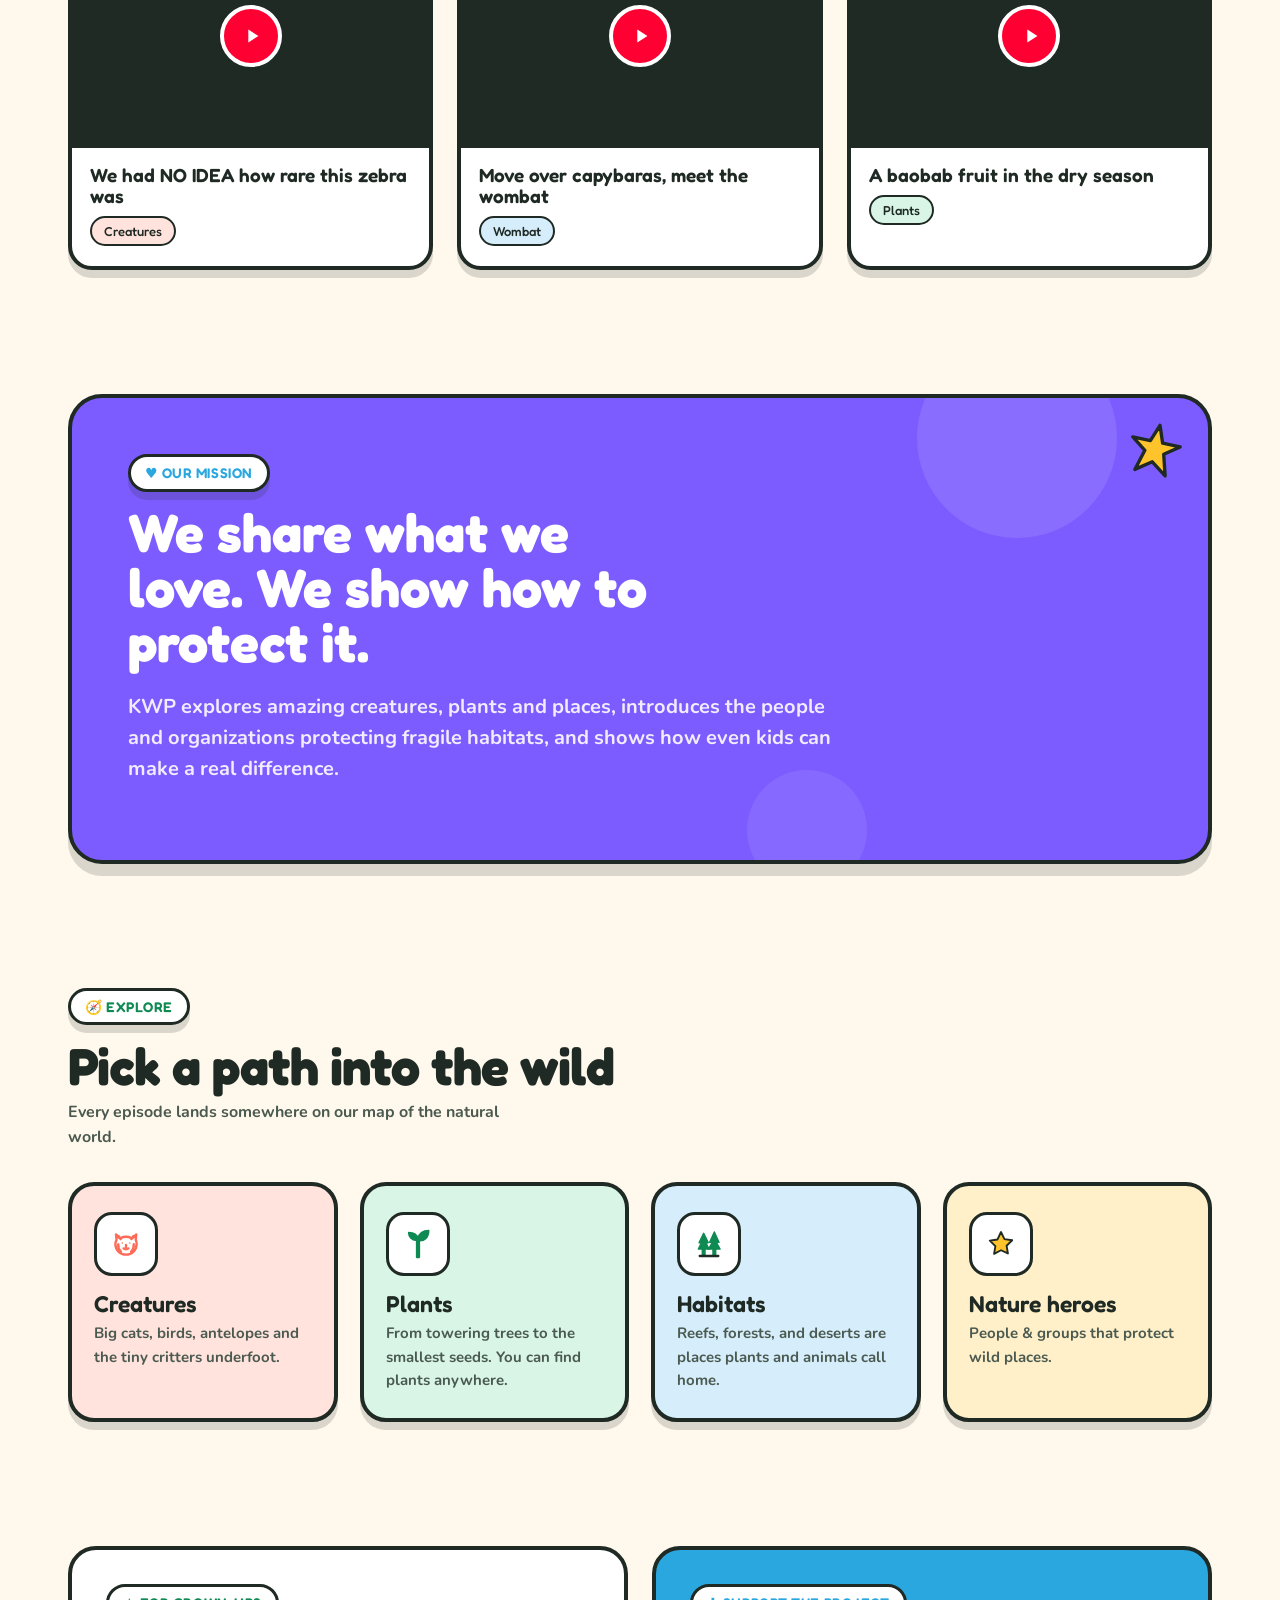
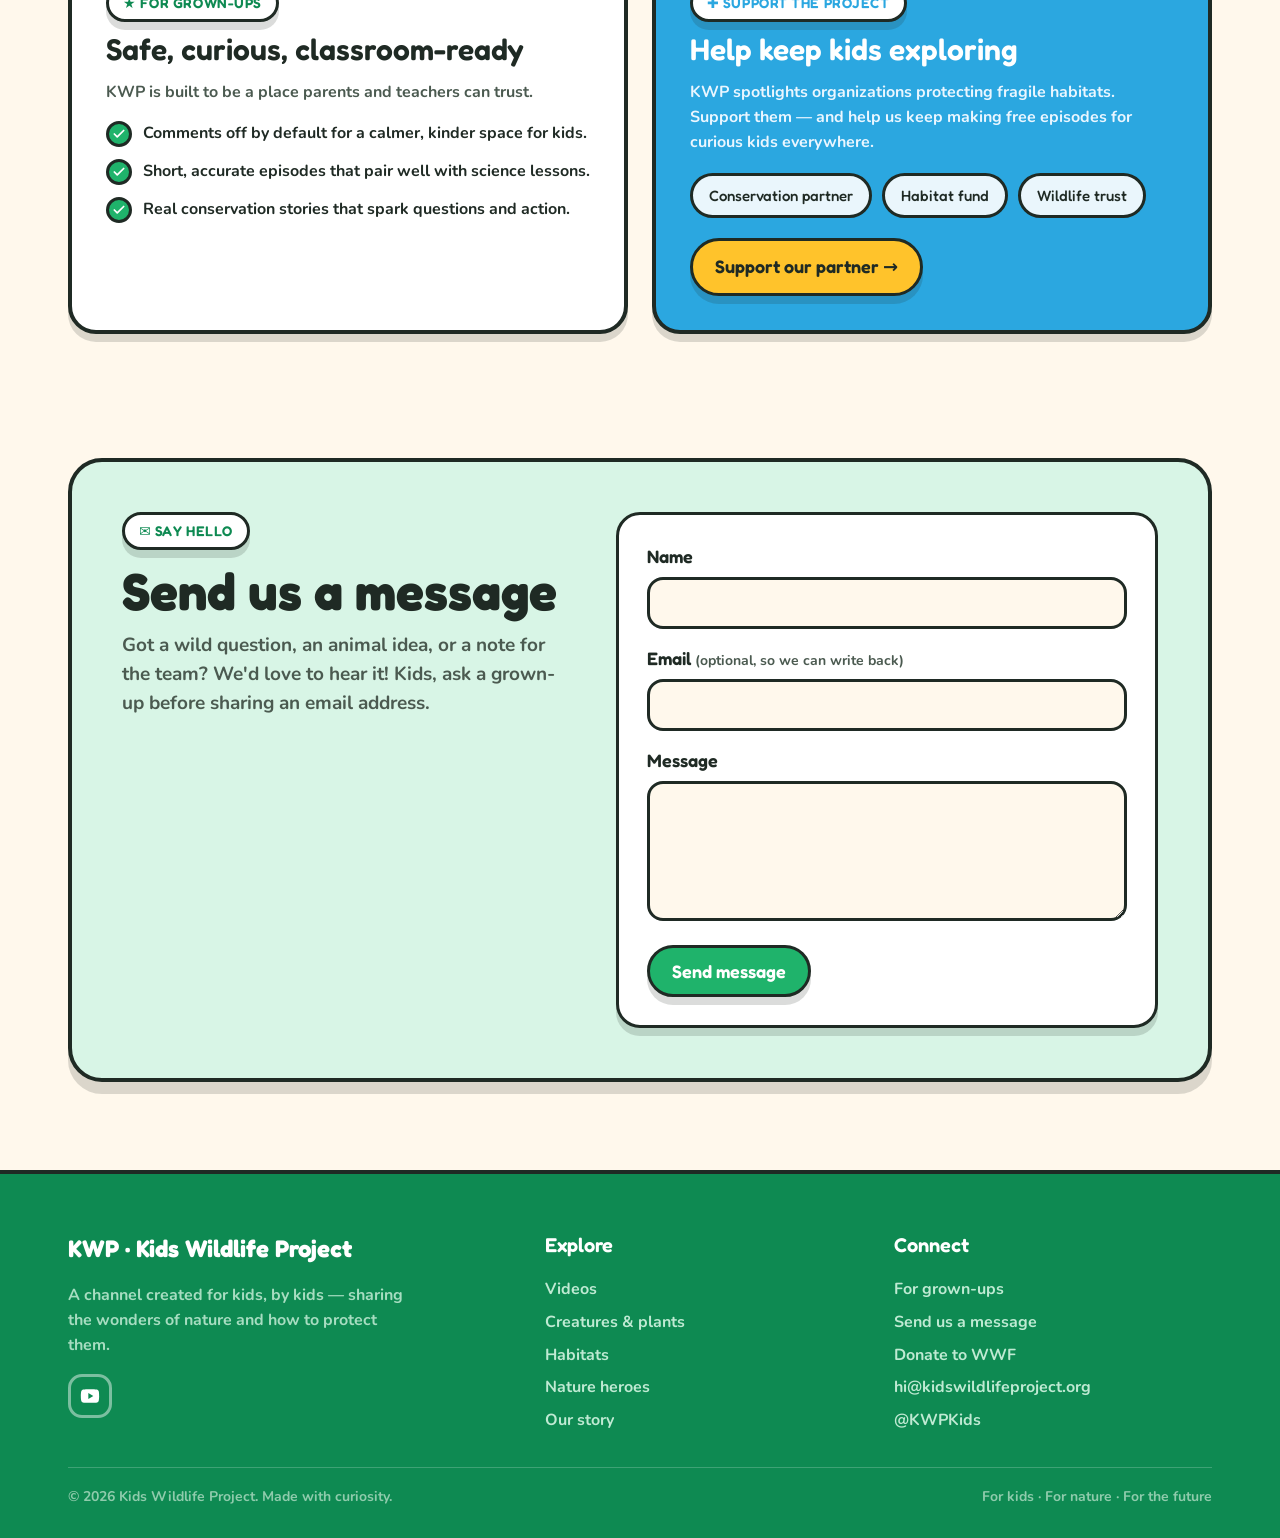
==== commit fb6aa18d: "Remove the lion cub card from the video grid Co-Authored-By: Claude Sonnet 5.5 <noreply@anthropic.co" ====
--- a/index.html
+++ b/index.html
@@ -220,10 +220,6 @@
       </div>
     </div>
     <div class="vid-grid">
-      <a class="vid lion-cub-video-link" href="https://www.youtube.com/shorts/5Kjw97ZWg-A" target="_blank" rel="noopener" aria-label="Open Lion Cub vs. His Own Paw on YouTube">
-        <div class="thumb"><img src="https://img.youtube.com/vi/5Kjw97ZWg-A/hqdefault.jpg" alt="A lion cub playing with his own paw" /><div class="play"><svg viewBox="0 0 24 24"><path d="M8 5v14l11-7z"/></svg></div></div>
-        <div class="meta"><b>Lion cub vs. his own paw</b><div><span class="tag" style="background:#FFE3DC;">Creatures</span></div></div>
-      </a>
       <a class="vid" href="https://www.youtube.com/shorts/zPoYTDDVDwA" target="_blank" rel="noopener" aria-label="Open We Had NO IDEA How Rare This Zebra Was on YouTube">
         <div class="thumb"><img src="https://img.youtube.com/vi/zPoYTDDVDwA/hqdefault.jpg" alt="A rare zebra" /><div class="play"><svg viewBox="0 0 24 24"><path d="M8 5v14l11-7z"/></svg></div></div>
         <div class="meta"><b>We had NO IDEA how rare this zebra was</b><div><span class="tag" style="background:#FFE3DC;">Creatures</span></div></div>
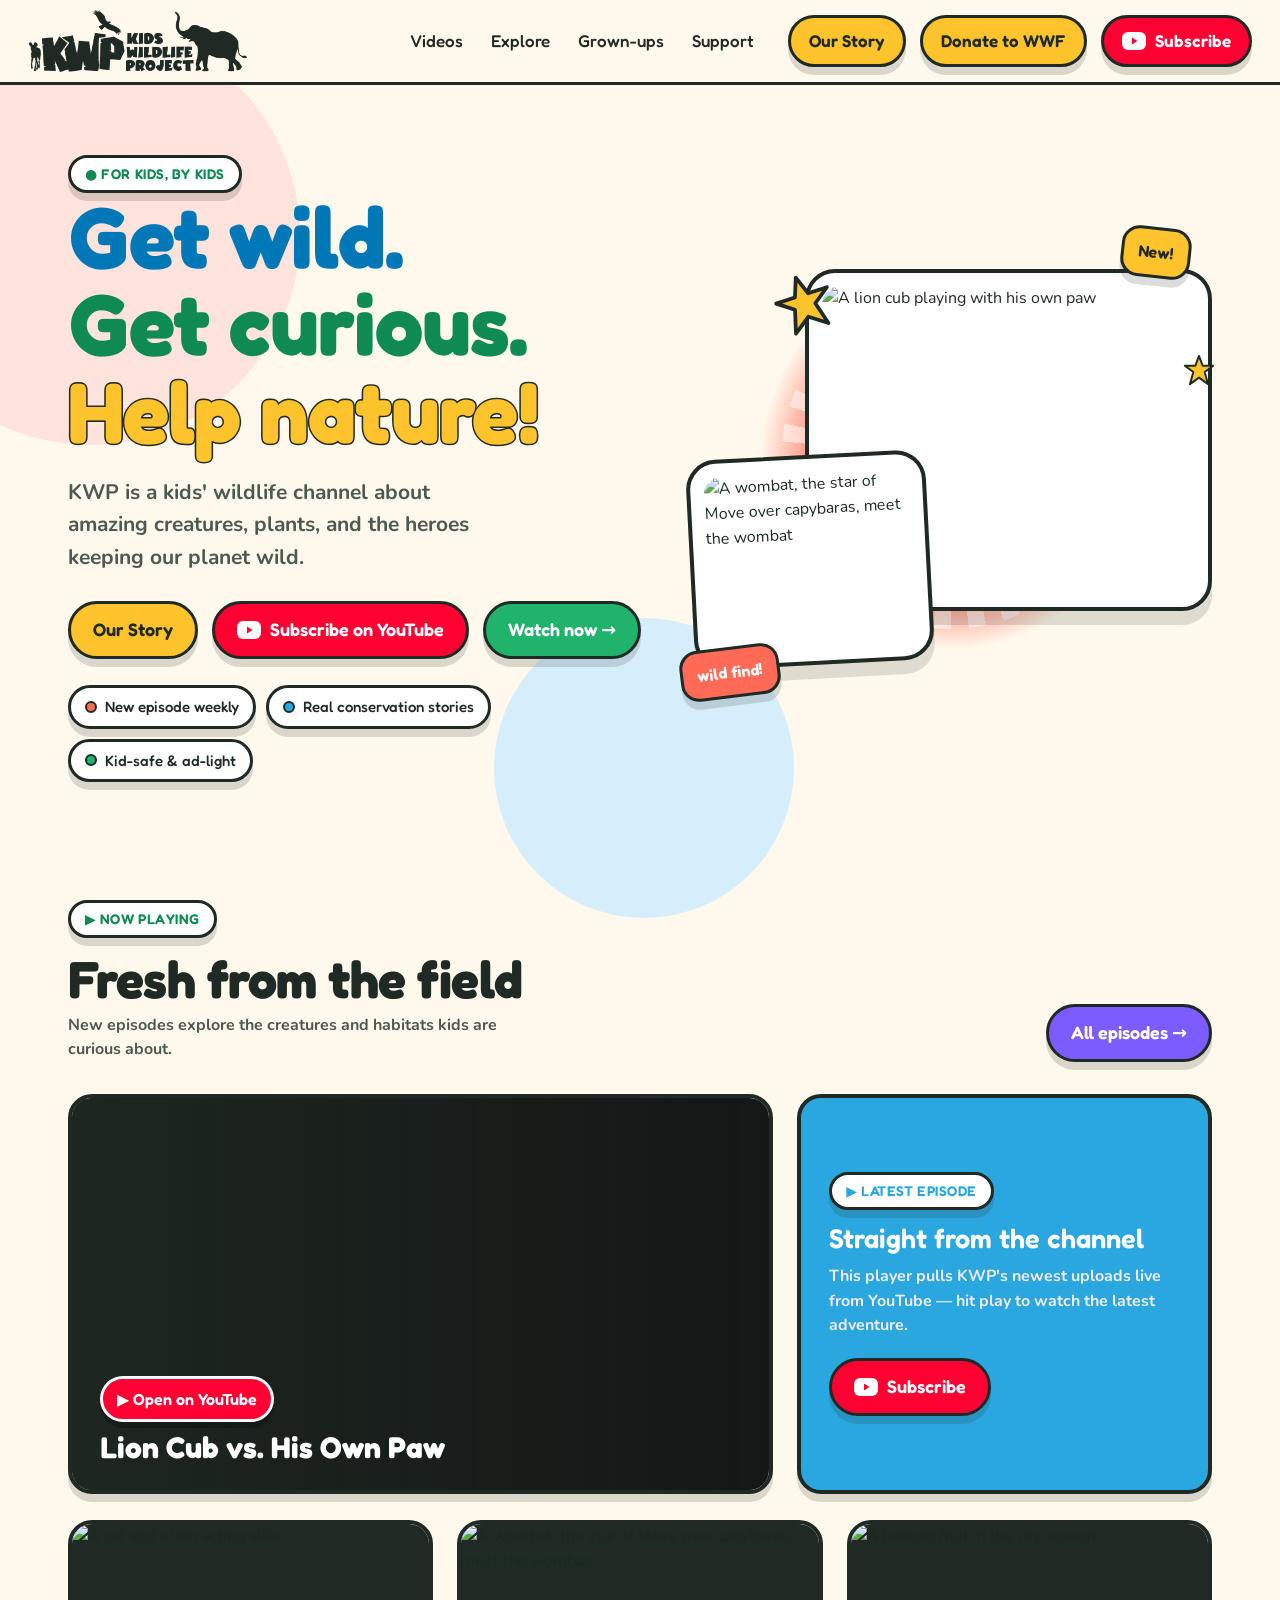
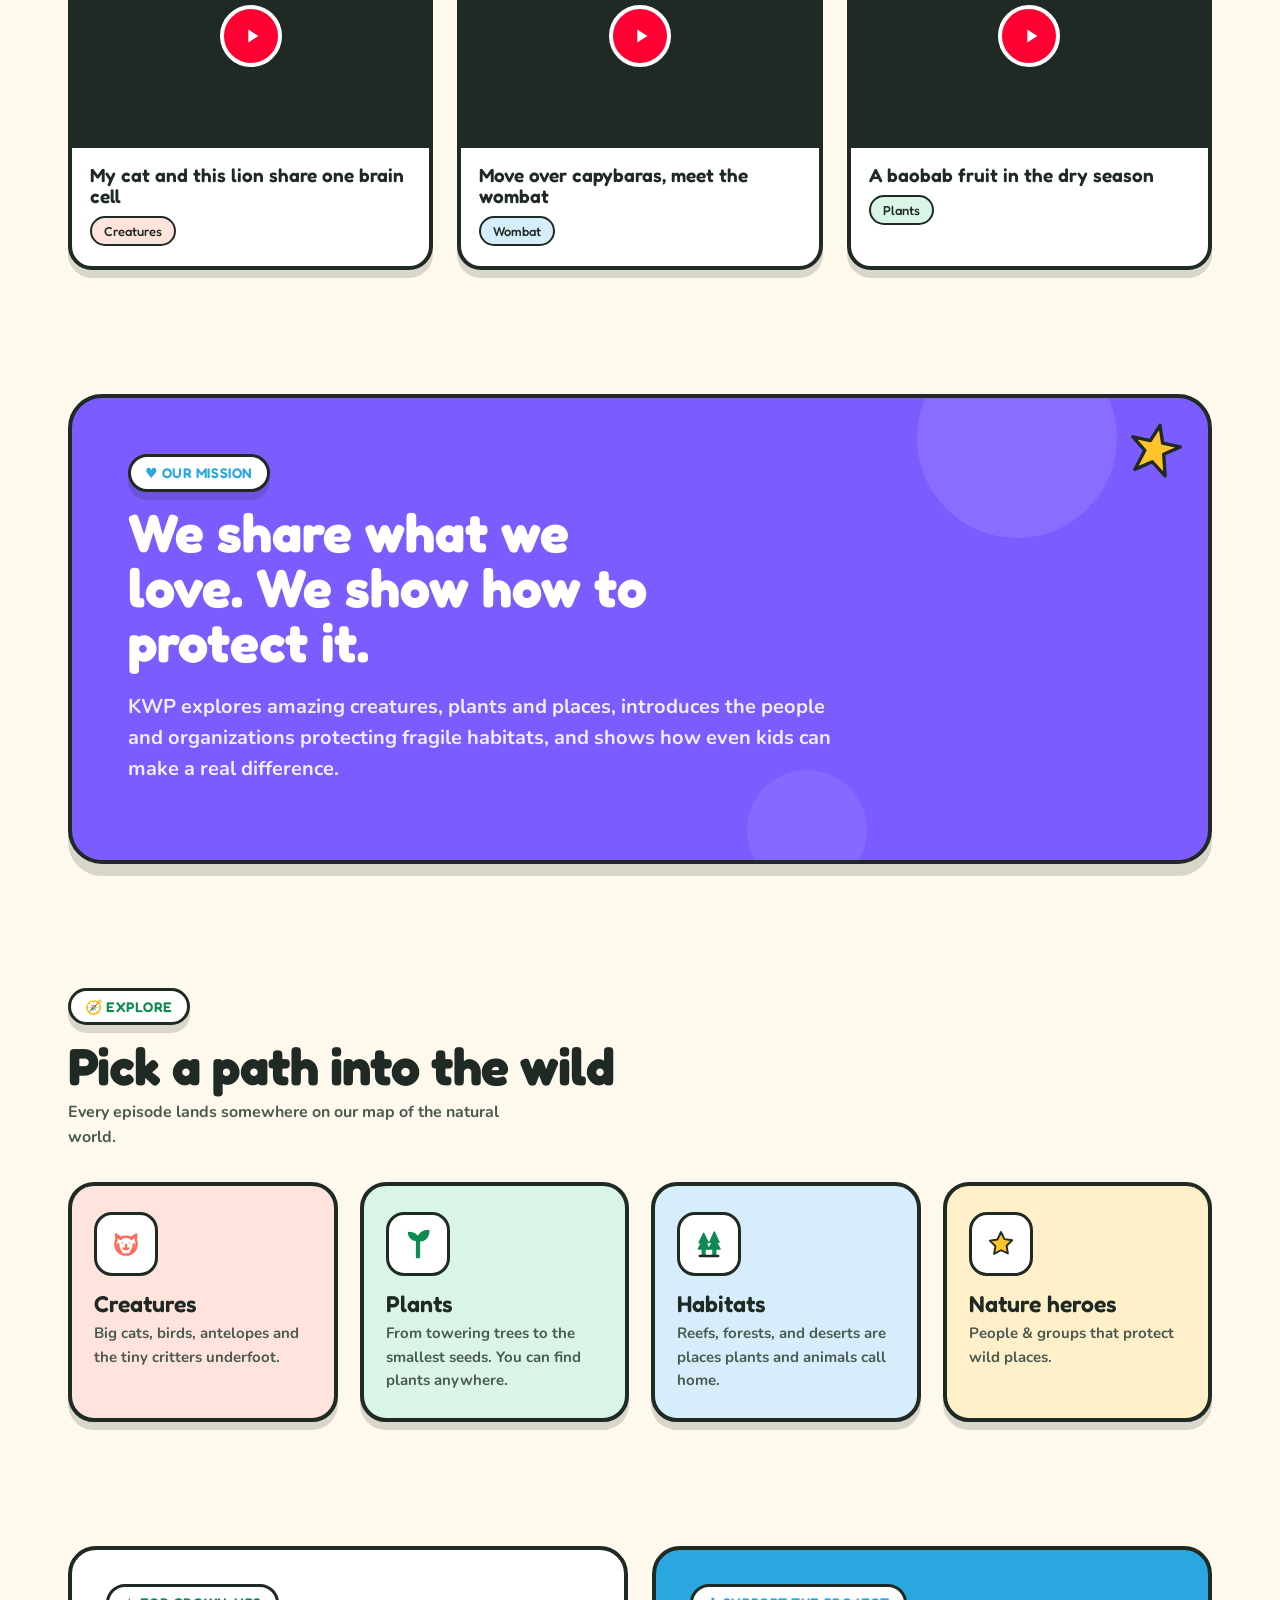
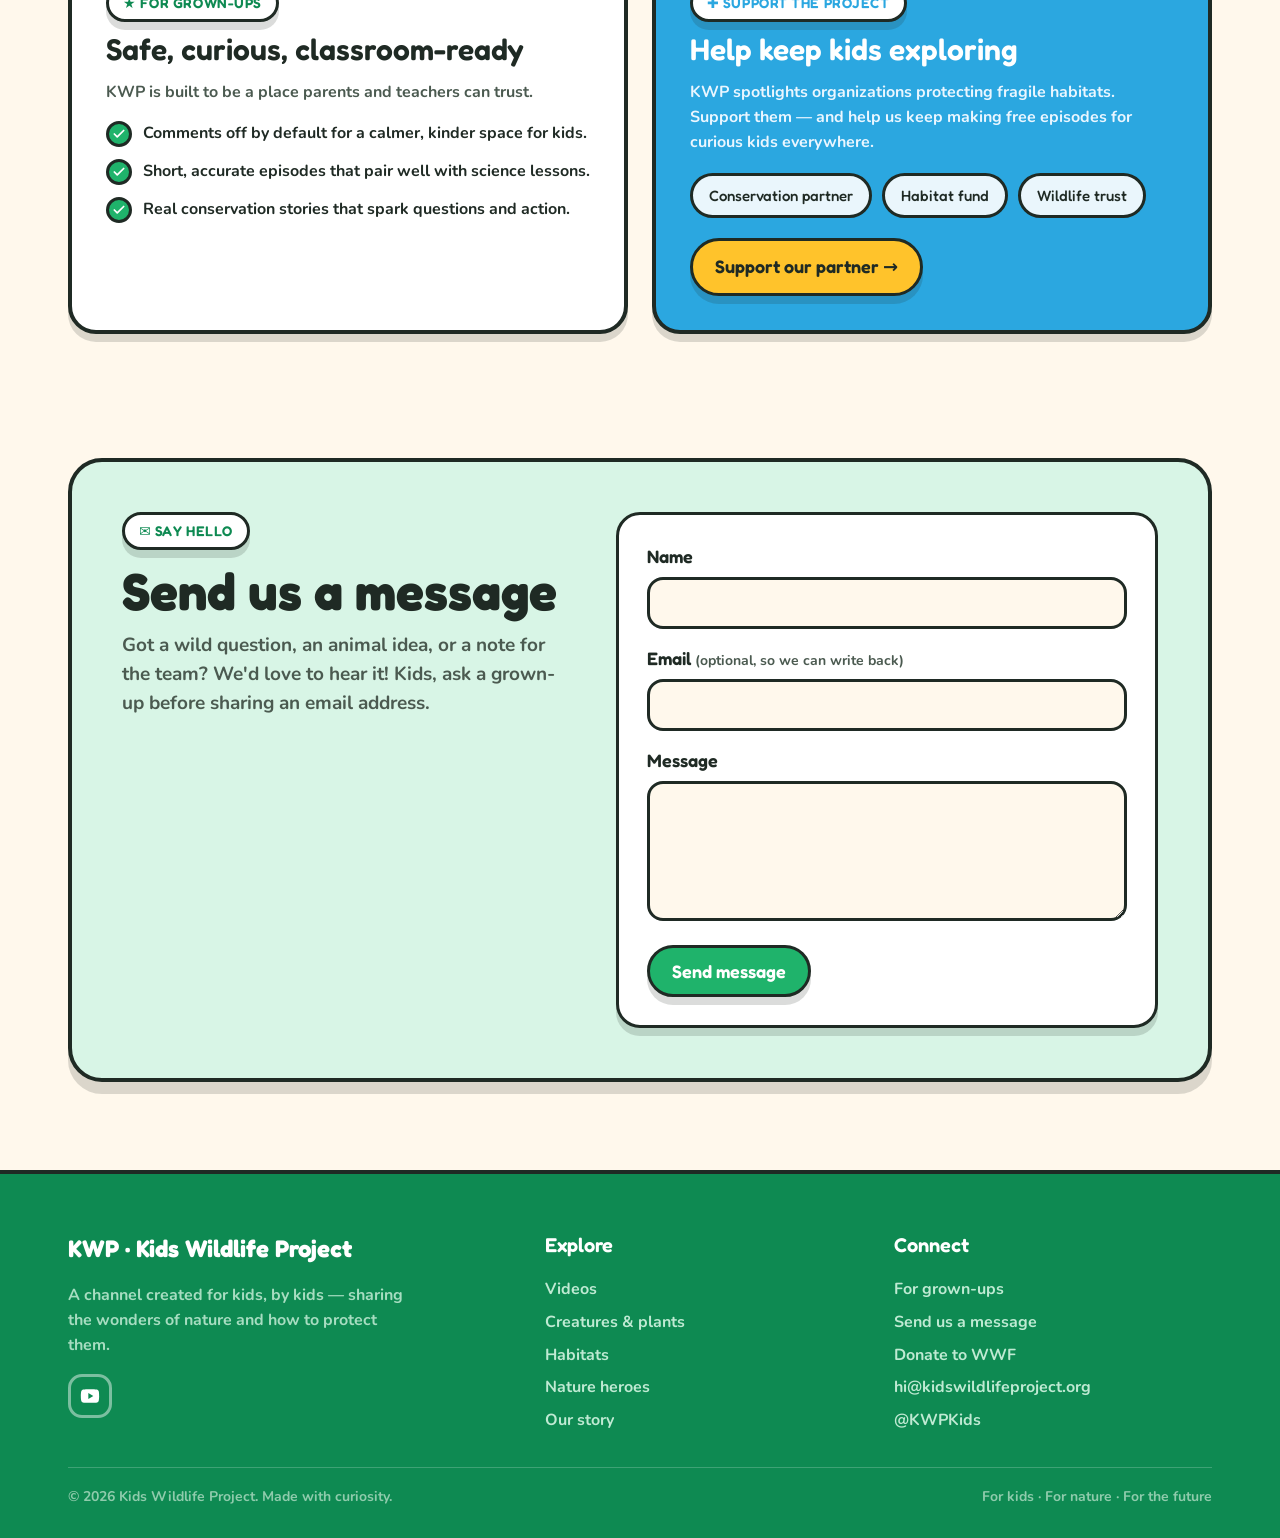
==== commit ceada086: "Swap in the cat and lion video and use the short subscribe link everywhere Co-Authored-By: Claude So" ====
--- a/index.html
+++ b/index.html
@@ -160,7 +160,7 @@
       <p class="lead">KWP is a kids' wildlife channel about amazing creatures, plants, and the heroes keeping our planet wild.</p>
       <div class="cta-row">
         <a class="btn btn-sun" href="our-story.html">Our Story</a>
-        <a class="btn btn-yt" href="https://www.youtube.com/channel/UCIexokm6IozzPA6PbFiGcJA?sub_confirmation=1" target="_blank" rel="noopener">
+        <a class="btn btn-yt" href="https://www.youtube.com/@KWPKids?sub_confirmation=1" target="_blank" rel="noopener">
           <span class="yt-ico"><svg viewBox="0 0 24 24"><path fill="#FF0033" d="M8 5v14l11-7z"/></svg></span>
           Subscribe on YouTube
         </a>
@@ -213,16 +213,16 @@
         <span class="eyebrow" style="align-self:flex-start;color:var(--sky);">▶ Latest episode</span>
         <h3 style="font-family:var(--font-display);font-weight:600;font-size:27px;line-height:1.1;margin:14px 0 10px;">Straight from the channel</h3>
         <p style="font-weight:700;color:#F1ECFF;margin:0 0 20px;">This player pulls KWP's newest uploads live from YouTube — hit play to watch the latest adventure.</p>
-        <a class="btn btn-yt" href="https://www.youtube.com/channel/UCIexokm6IozzPA6PbFiGcJA?sub_confirmation=1" target="_blank" rel="noopener" style="align-self:flex-start;">
+        <a class="btn btn-yt" href="https://www.youtube.com/@KWPKids?sub_confirmation=1" target="_blank" rel="noopener" style="align-self:flex-start;">
           <span class="yt-ico"><svg viewBox="0 0 24 24"><path fill="#FF0033" d="M8 5v14l11-7z"/></svg></span>
           Subscribe
         </a>
       </div>
     </div>
     <div class="vid-grid">
-      <a class="vid" href="https://www.youtube.com/shorts/zPoYTDDVDwA" target="_blank" rel="noopener" aria-label="Open We Had NO IDEA How Rare This Zebra Was on YouTube">
-        <div class="thumb"><img src="https://img.youtube.com/vi/zPoYTDDVDwA/hqdefault.jpg" alt="A rare zebra" /><div class="play"><svg viewBox="0 0 24 24"><path d="M8 5v14l11-7z"/></svg></div></div>
-        <div class="meta"><b>We had NO IDEA how rare this zebra was</b><div><span class="tag" style="background:#FFE3DC;">Creatures</span></div></div>
+      <a class="vid" href="https://www.youtube.com/shorts/Xo3rBrQCMvw" target="_blank" rel="noopener" aria-label="Open My Cat and This Lion Share One Brain Cell on YouTube">
+        <div class="thumb"><img src="https://img.youtube.com/vi/Xo3rBrQCMvw/hqdefault.jpg" alt="A cat and a lion acting alike" /><div class="play"><svg viewBox="0 0 24 24"><path d="M8 5v14l11-7z"/></svg></div></div>
+        <div class="meta"><b>My cat and this lion share one brain cell</b><div><span class="tag" style="background:#FFE3DC;">Creatures</span></div></div>
       </a>
       <a class="vid wombat-video-link" href="https://www.youtube.com/shorts/R_-jHBR2sd0" target="_blank" rel="noopener" aria-label="Open Move Over Capybaras, Meet the Wombat on YouTube">
         <div class="thumb"><img src="https://img.youtube.com/vi/R_-jHBR2sd0/hqdefault.jpg" alt="A wombat, the star of Move over capybaras, meet the wombat" /><div class="play"><svg viewBox="0 0 24 24"><path d="M8 5v14l11-7z"/></svg></div></div>
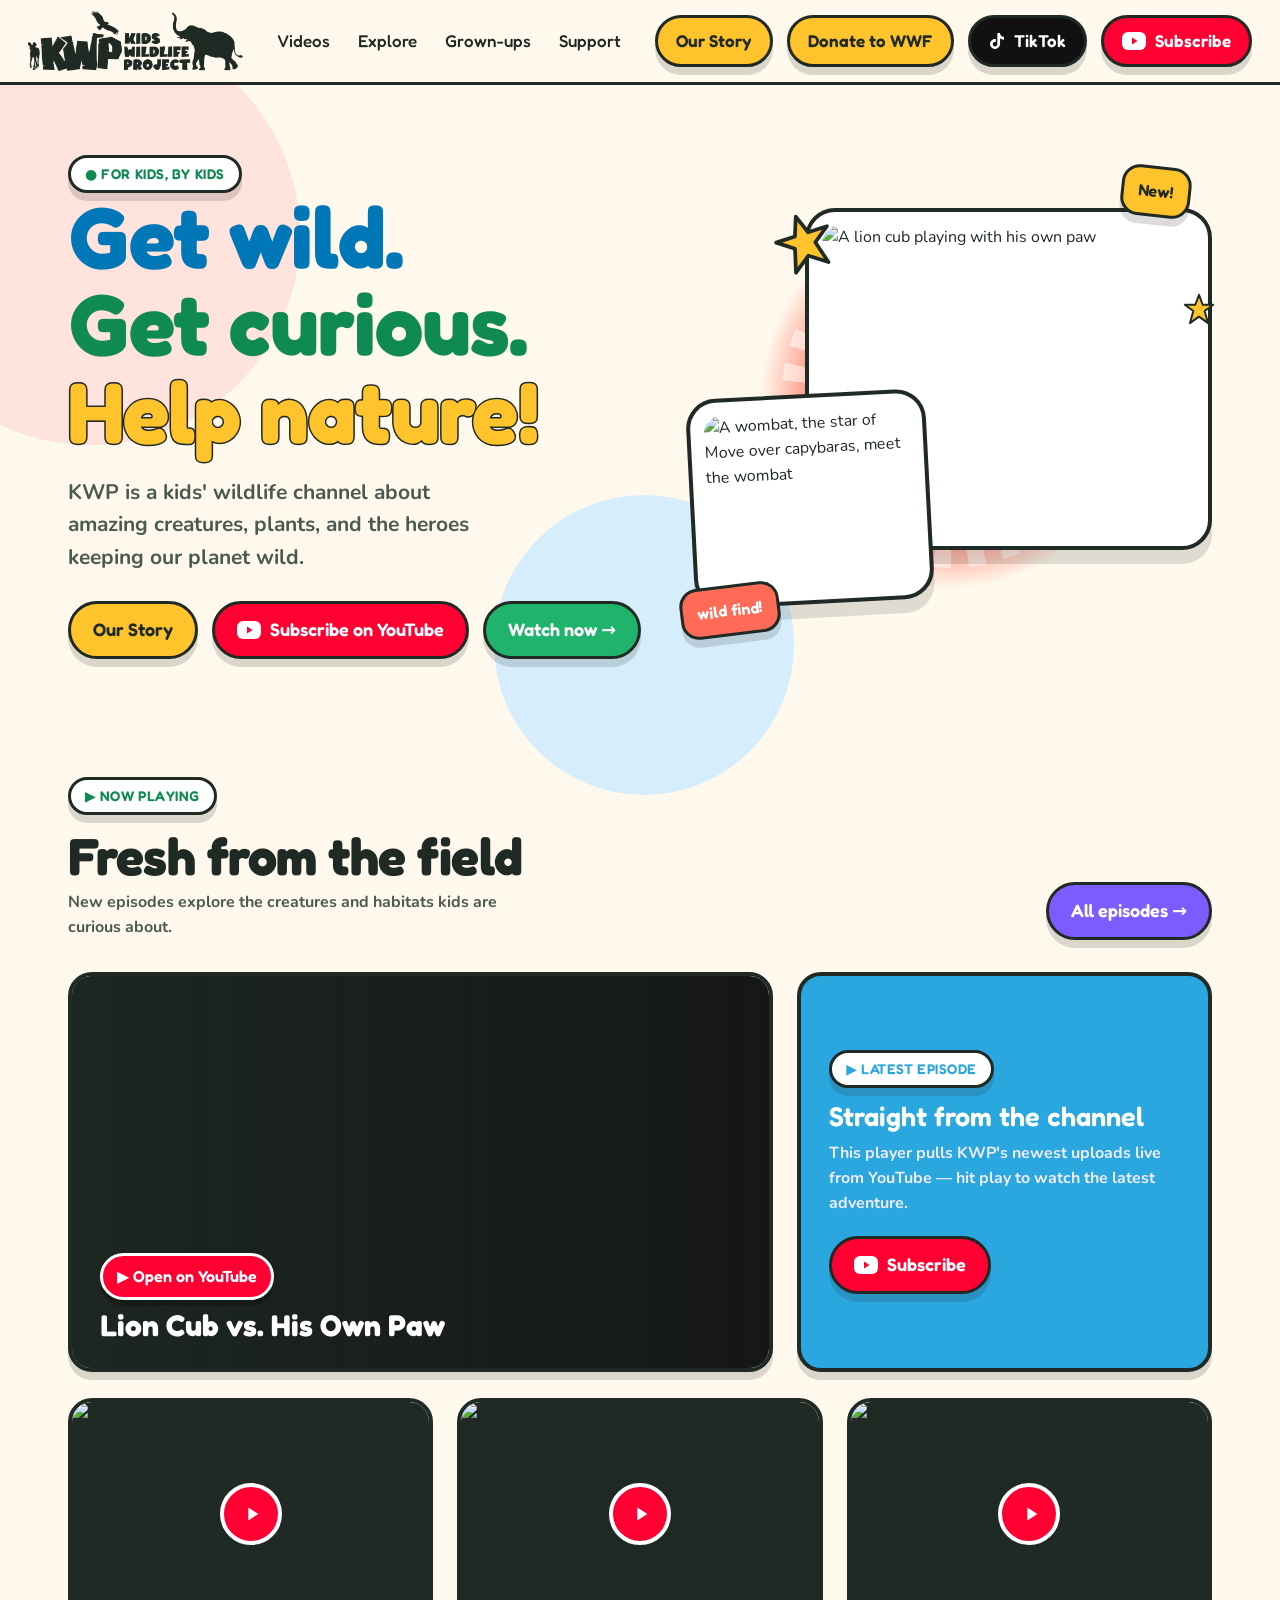
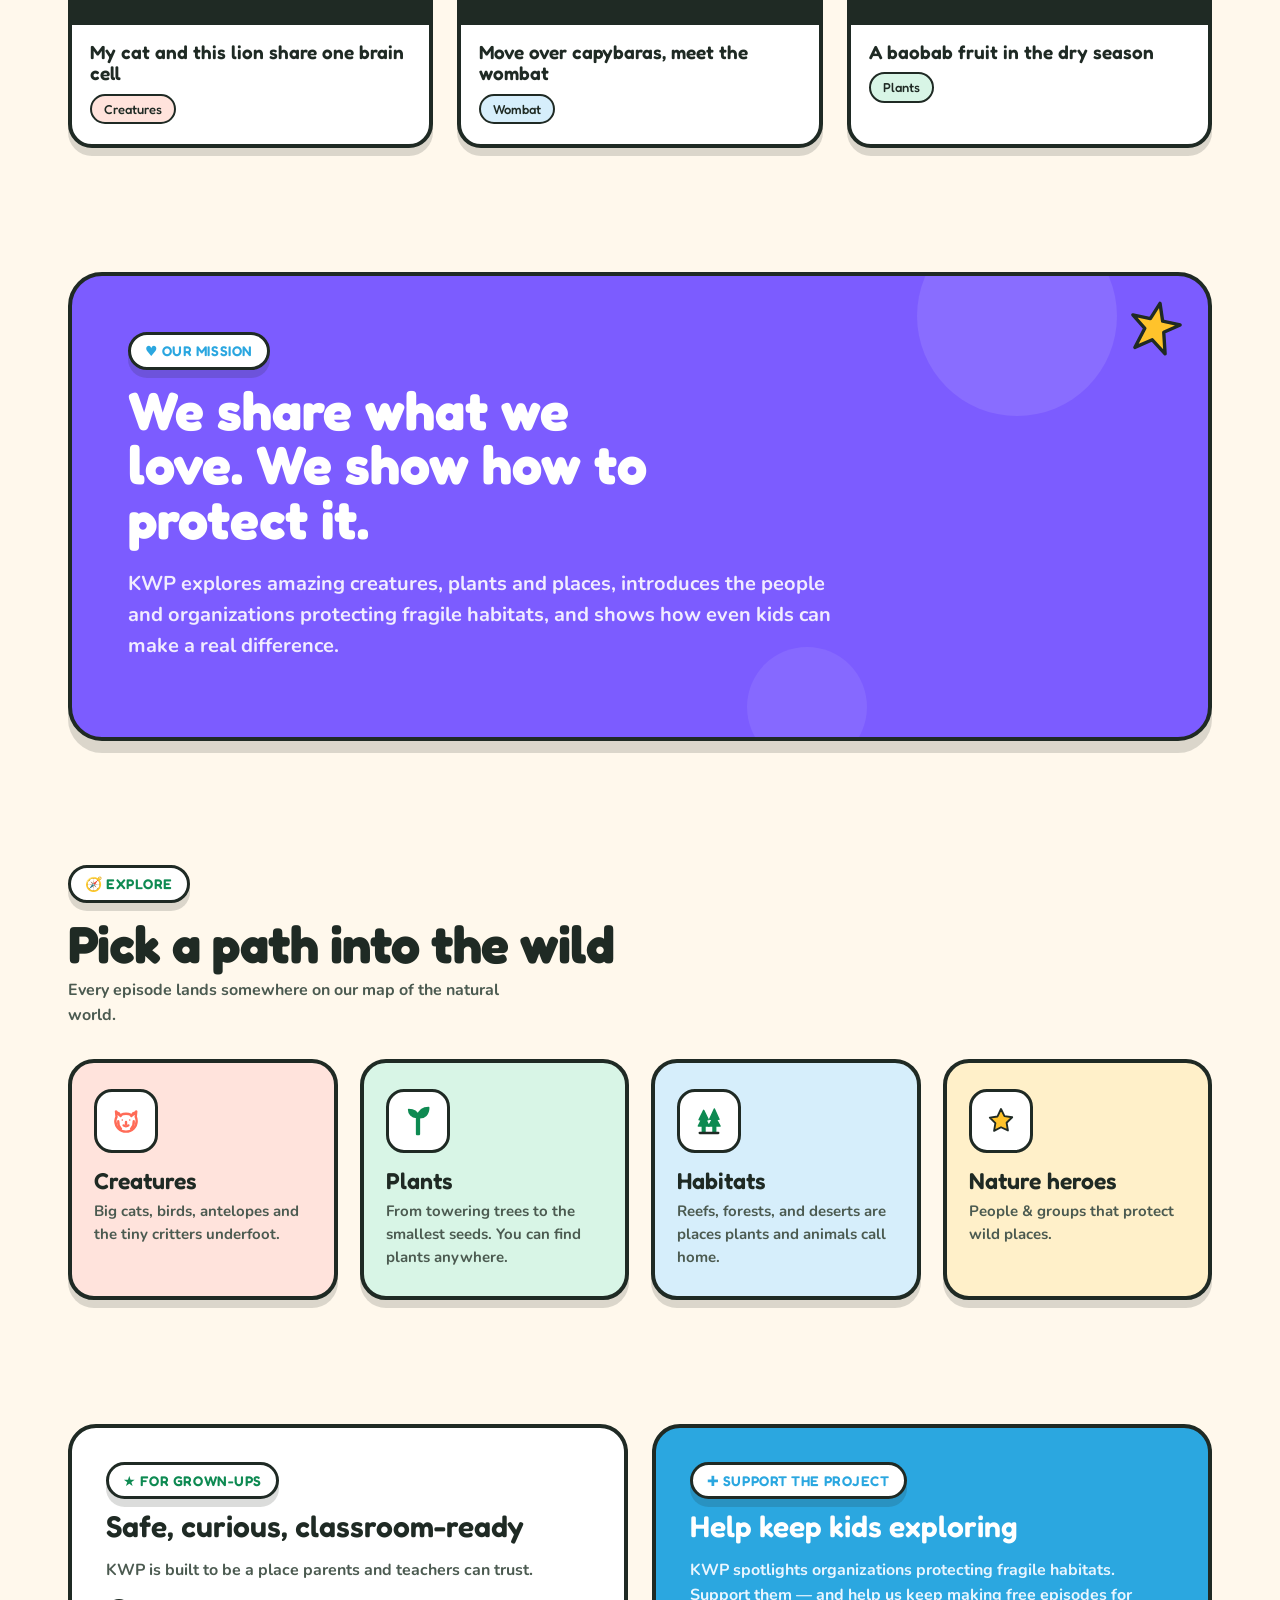
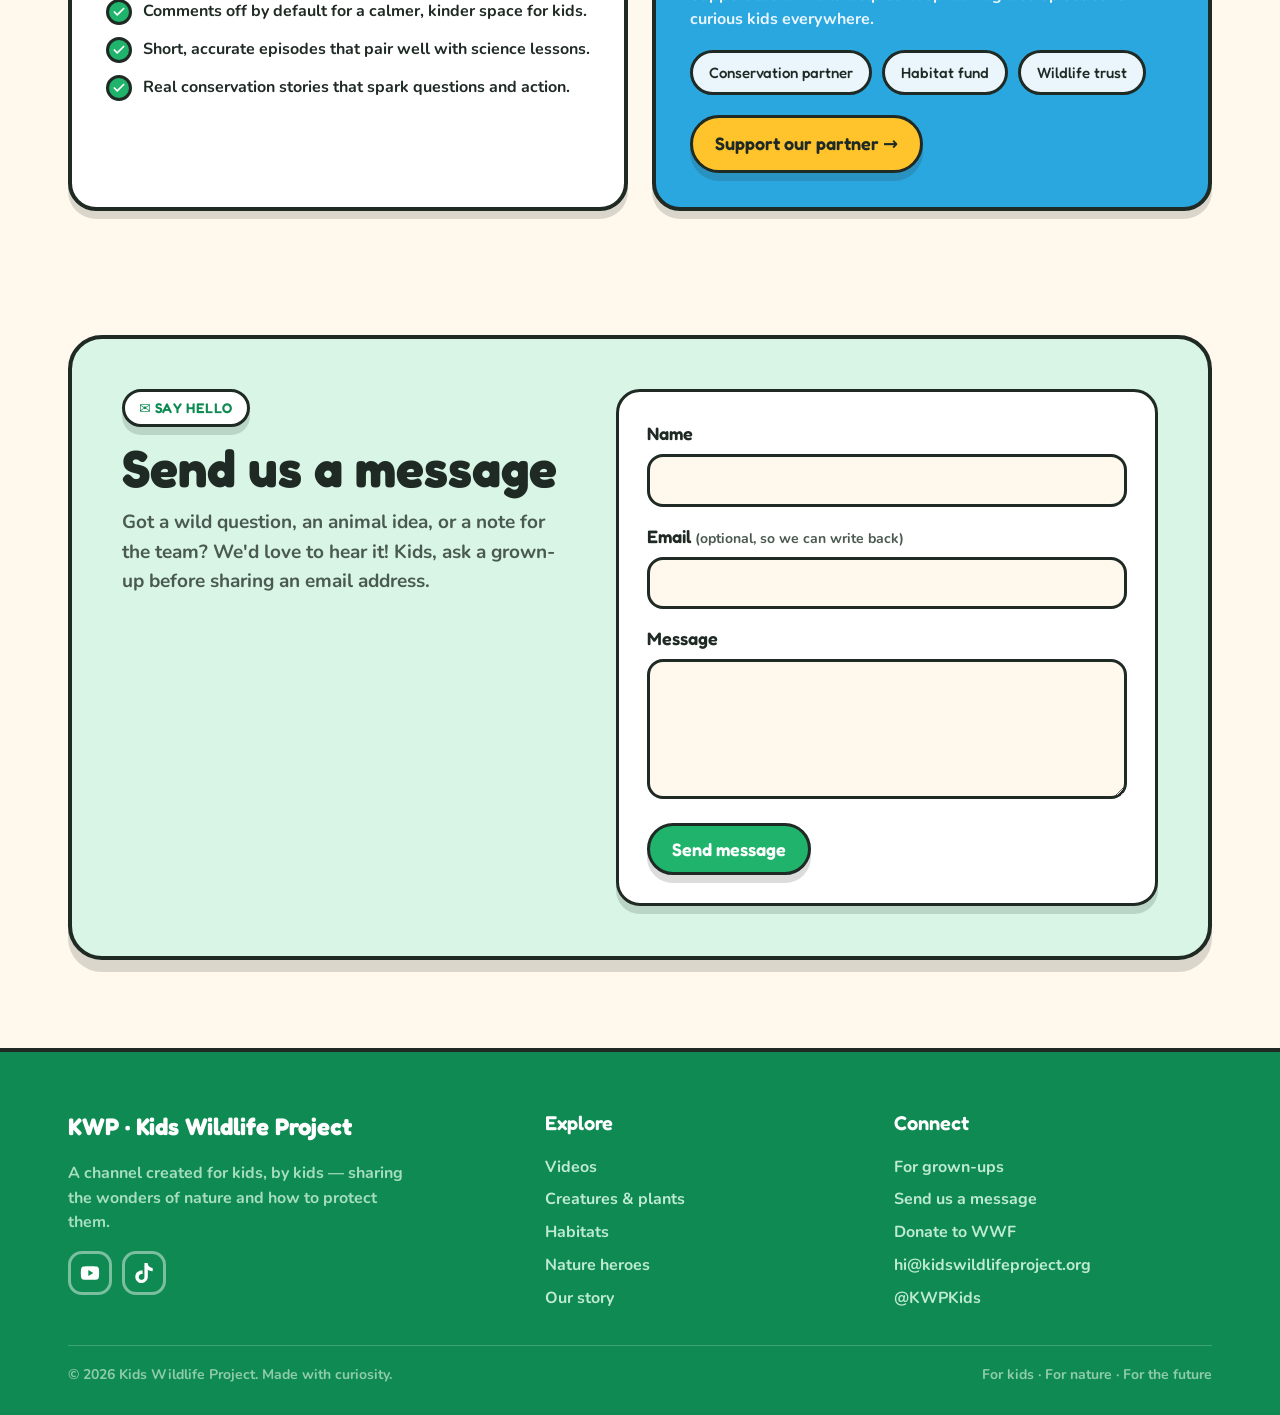
==== commit 88b0a862: "Remove the three feature chips from the hero Co-Authored-By: Claude Sonnet 5.5 <noreply@anthropic.co" ====
--- a/index.html
+++ b/index.html
@@ -166,11 +166,6 @@
         </a>
         <a class="btn btn-leaf" href="https://www.youtube.com/@KWPKids/featured" target="_blank" rel="noopener">Watch now →</a>
       </div>
-      <div class="stat-row">
-        <span class="chip"><span class="dot" style="background:var(--coral);"></span> New episode weekly</span>
-        <span class="chip"><span class="dot" style="background:var(--sky);"></span> Real conservation stories</span>
-        <span class="chip"><span class="dot" style="background:var(--leaf);"></span> Kid-safe &amp; ad-light</span>
-      </div>
     </div>
     <div class="hero-art">
       <div class="badge-float" style="top:-6px;right:4%;transform:rotate(6deg);z-index:5;">New!</div>
--- a/css/site.css
+++ b/css/site.css
@@ -55,6 +55,8 @@
 .btn:active{transform:translateY(2px);box-shadow:0 4px 0 rgba(31,42,36,.16);}
 .btn:focus-visible{outline:4px solid var(--sun);outline-offset:4px;}
 .btn-yt{background:var(--yt);color:#fff;}
+.btn-tt{background:#111;color:#fff;}
+.btn-tt svg{width:16px;height:16px;}
 .btn-sun{background:var(--sun);}
 .btn-leaf{background:var(--leaf);color:#fff;}
 .btn-grape{background:var(--grape);color:#fff;}
@@ -105,8 +107,8 @@
   .wrap{padding:0 22px;}
   .nav-inner{gap:12px;}
   .brand-logo{width:140px;height:54px;}
-  .nav-actions .btn-yt .label{display:none;}   /* Subscribe becomes icon-only */
-  .nav-actions .btn-yt{padding:9px 11px;}
+  .nav-actions .btn-tt .label,.nav-actions .btn-yt .label{display:none;}   /* Subscribe becomes icon-only */
+  .nav-actions .btn-tt,.nav-actions .btn-yt{padding:9px 11px;}
 }
 @media(max-width:360px){
   .wrap{padding:0 16px;}
